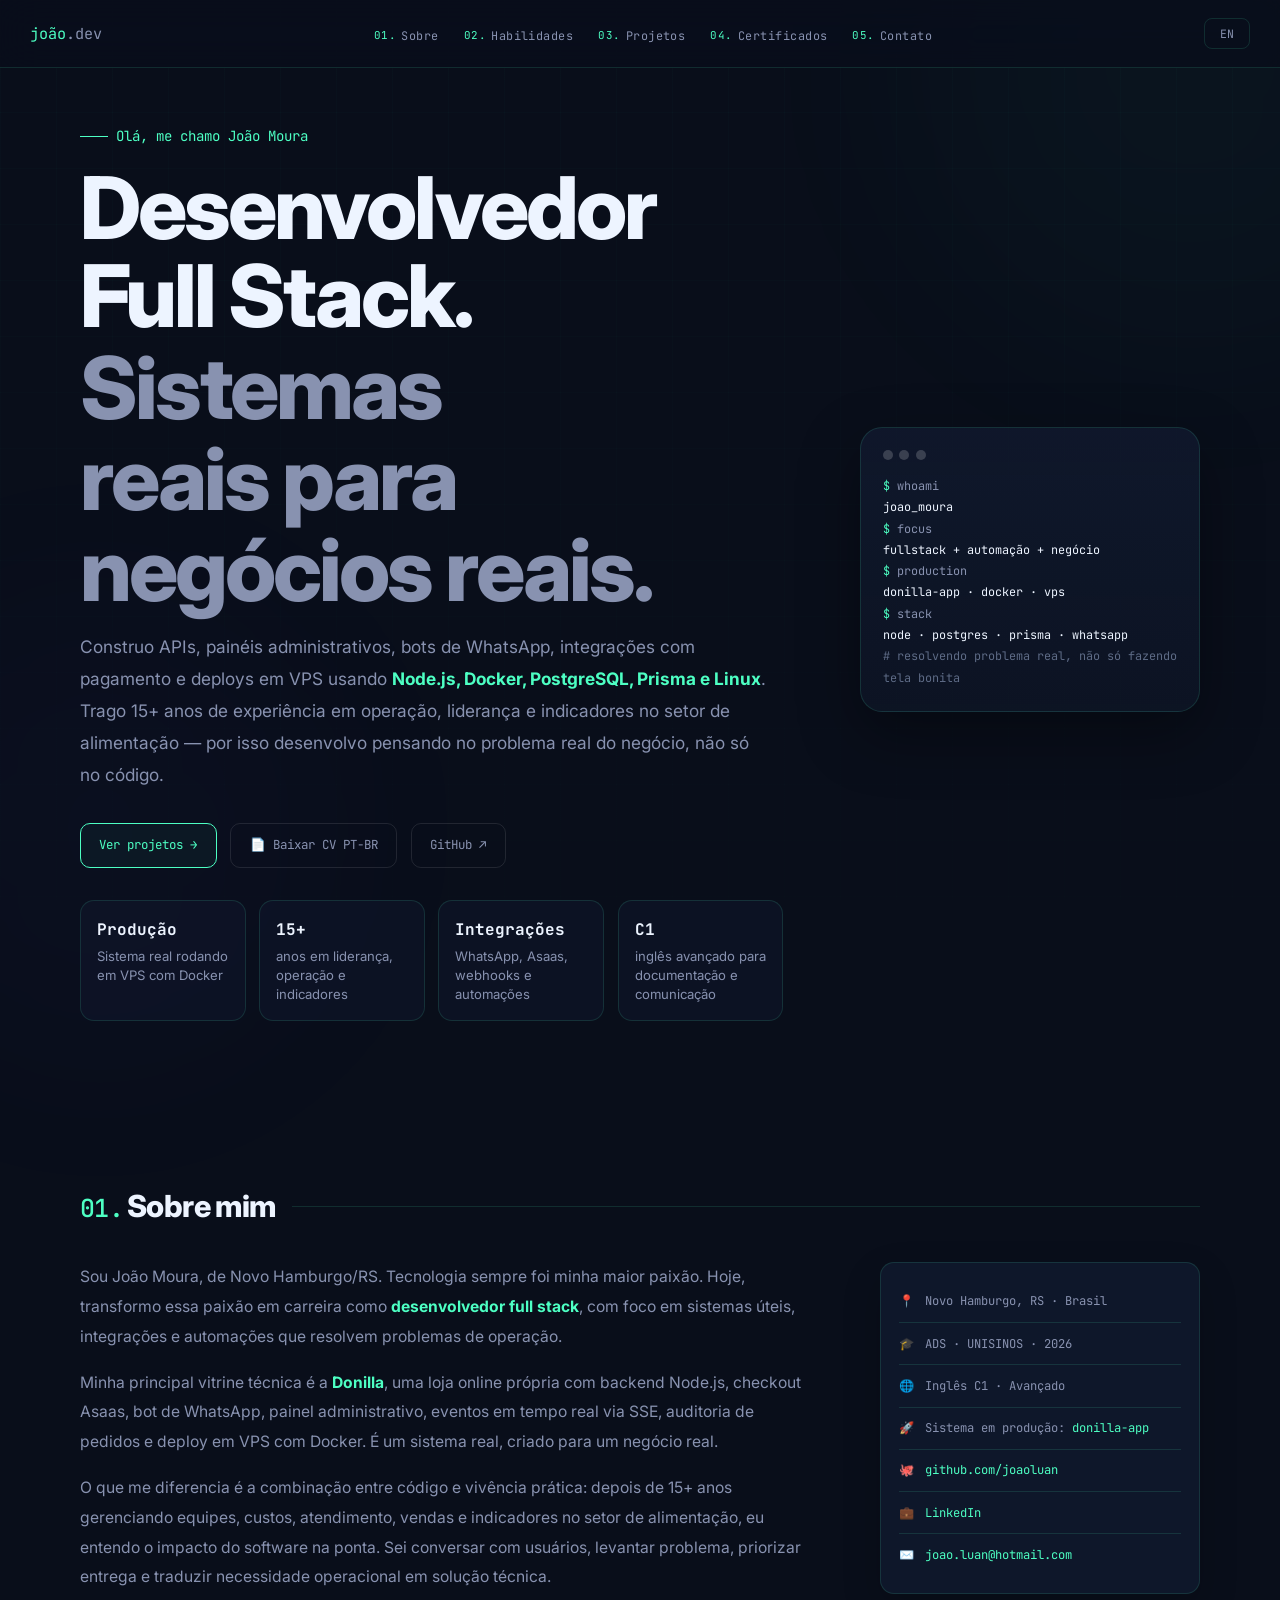
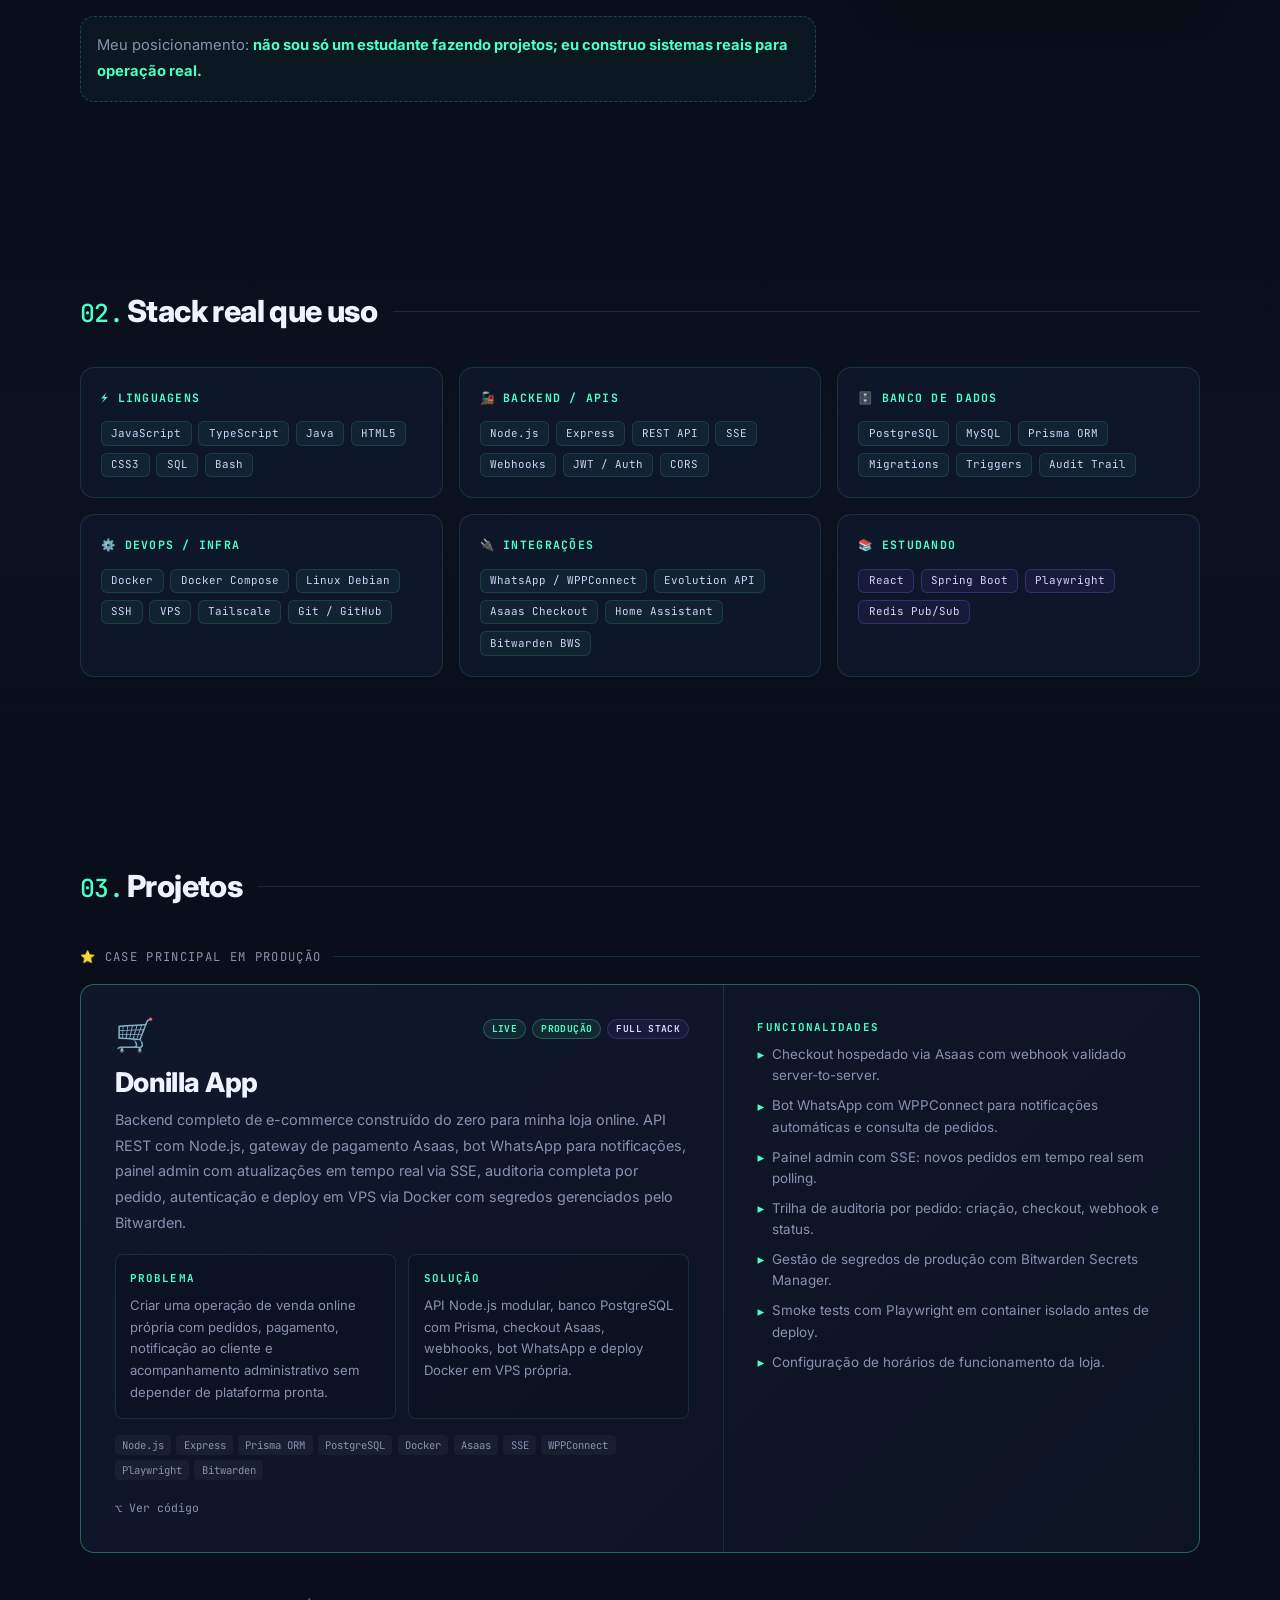
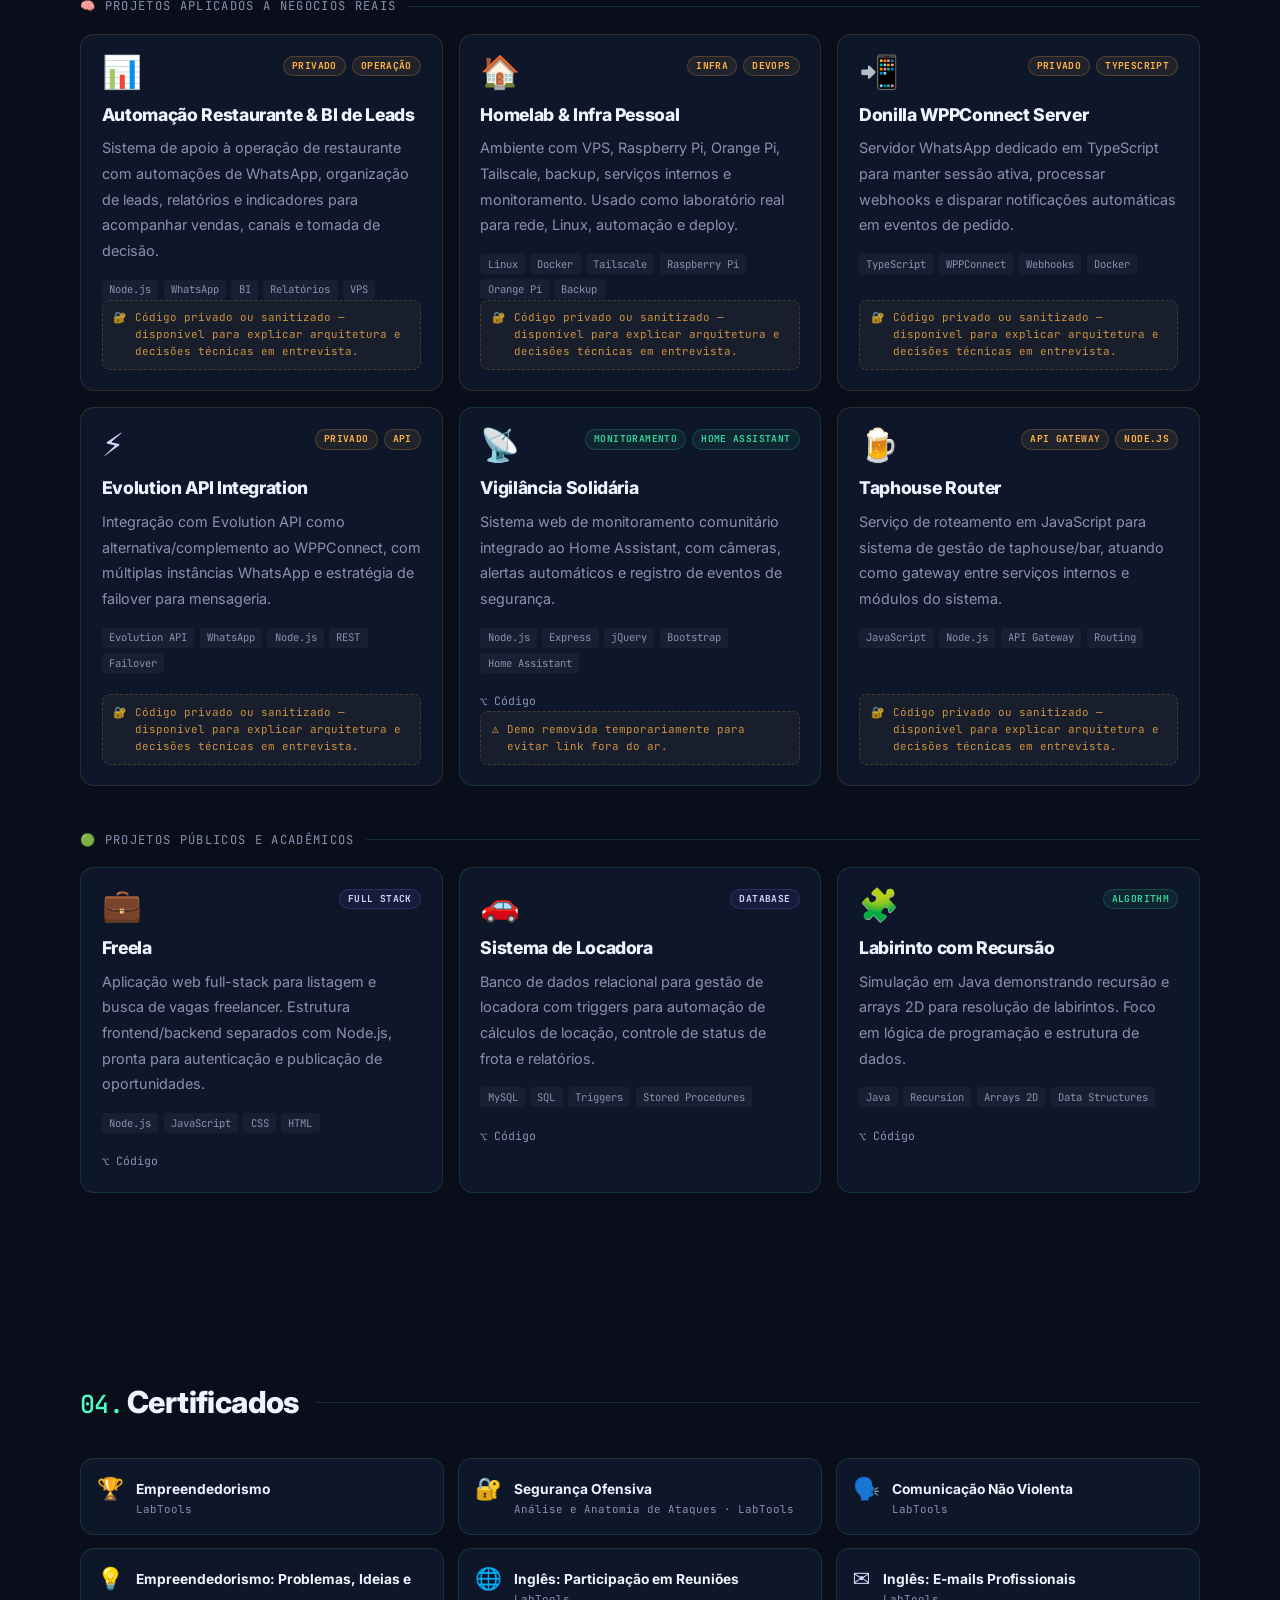
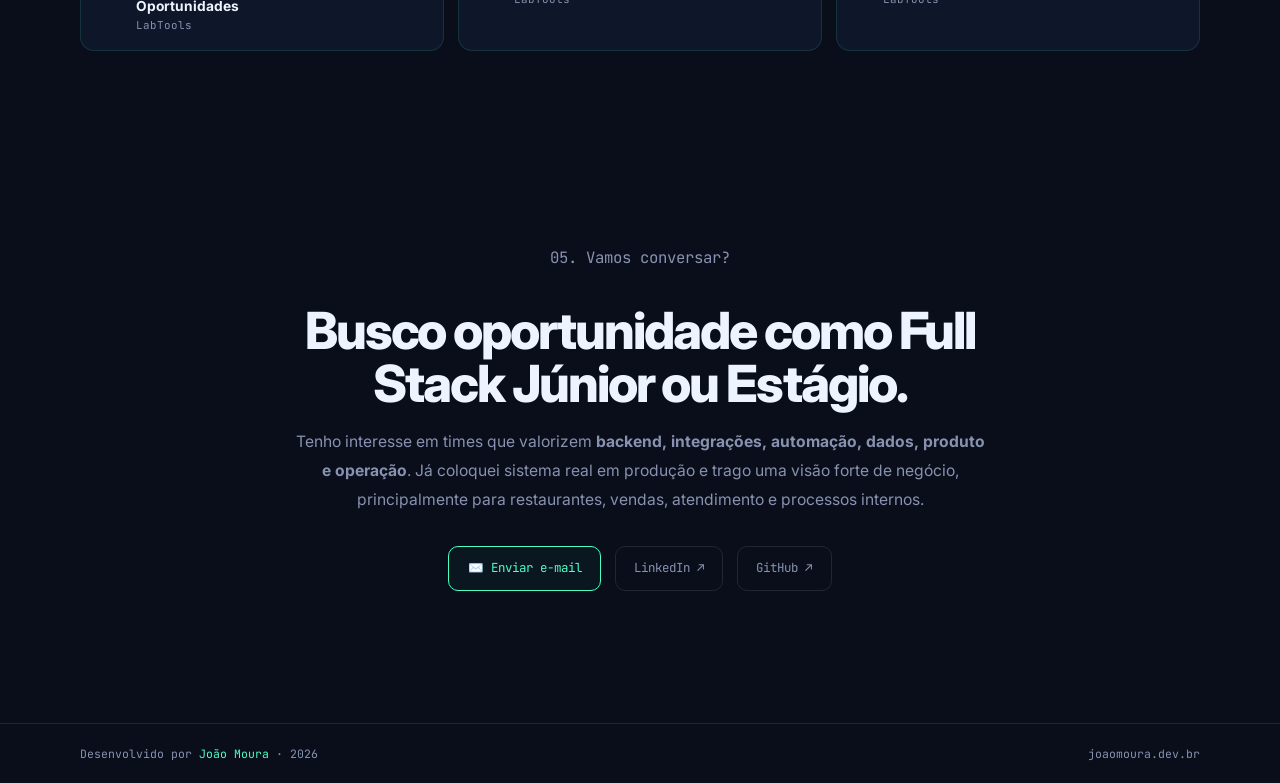
==== index.html @ f69db7d8 "Update print statement from 'Hello' to 'Goodbye'" ====
<!DOCTYPE html>
<html lang="pt-BR">
<head>
  <meta charset="UTF-8" />
  <meta name="viewport" content="width=device-width, initial-scale=1.0" />

  <title>João Moura | Desenvolvedor Full Stack</title>
  <meta name="description" content="Portfólio de João Moura — Desenvolvedor Full Stack focado em sistemas reais de negócio, automação, integrações, APIs, WhatsApp, Docker, PostgreSQL e deploy em VPS." />
  <meta name="author" content="João Moura" />
  <meta name="keywords" content="João Moura, Desenvolvedor Full Stack, Node.js, Docker, PostgreSQL, Prisma, WhatsApp Bot, Asaas, APIs REST, VPS, DevOps, Portfólio" />
  <meta name="robots" content="index, follow" />
  <link rel="canonical" href="https://joaomoura.dev.br/" />

  <meta property="og:type" content="website" />
  <meta property="og:locale" content="pt_BR" />
  <meta property="og:title" content="João Moura | Desenvolvedor Full Stack" />
  <meta property="og:description" content="Sistemas reais de negócio, automação, integrações WhatsApp, pagamentos, APIs e infraestrutura em produção." />
  <meta property="og:url" content="https://joaomoura.dev.br/" />
  <meta property="og:site_name" content="João Moura Portfolio" />
  <meta property="og:image" content="https://joaomoura.dev.br/og-image.png" />

  <meta name="twitter:card" content="summary_large_image" />
  <meta name="twitter:title" content="João Moura | Desenvolvedor Full Stack" />
  <meta name="twitter:description" content="Full Stack Developer focado em sistemas reais, automação, integrações e infraestrutura em produção." />
  <meta name="twitter:image" content="https://joaomoura.dev.br/og-image.png" />

  <meta name="theme-color" content="#090e1a" />

  <link rel="preconnect" href="https://fonts.googleapis.com" />
  <link rel="preconnect" href="https://fonts.gstatic.com" crossorigin />
  <link href="https://fonts.googleapis.com/css2?family=Inter:wght@400;500;600;700;800&family=JetBrains+Mono:wght@400;500;700&display=swap" rel="stylesheet" />

  <script type="application/ld+json">
  {
    "@context": "https://schema.org",
    "@type": "Person",
    "name": "João Moura",
    "url": "https://joaomoura.dev.br/",
    "email": "mailto:joao.luan@hotmail.com",
    "jobTitle": "Desenvolvedor Full Stack",
    "address": {
      "@type": "PostalAddress",
      "addressLocality": "Novo Hamburgo",
      "addressRegion": "RS",
      "addressCountry": "BR"
    },
    "sameAs": [
      "https://github.com/joaoluan",
      "https://www.linkedin.com/in/joão-luan-mendonca-moura-64027a245"
    ],
    "knowsAbout": [
      "Node.js",
      "Express",
      "PostgreSQL",
      "Prisma ORM",
      "Docker",
      "WhatsApp automation",
      "REST APIs",
      "Linux VPS",
      "Business automation"
    ]
  }
  </script>

  <style>
    :root {
      --bg: #090e1a;
      --bg-2: #0d1525;
      --bg-3: #10182c;
      --card: rgba(16, 24, 44, .92);
      --card-2: rgba(13, 21, 37, .74);
      --accent: #4dffc3;
      --accent-2: #7c6bff;
      --warning: #ffb347;
      --ok: #34d399;
      --text: #ccd6f6;
      --text-strong: #edf4ff;
      --dim: #8892b0;
      --muted: #5e6b86;
      --border: rgba(77, 255, 195, .13);
      --border-strong: rgba(77, 255, 195, .34);
      --shadow: 0 22px 60px rgba(0, 0, 0, .34);
      --mono: 'JetBrains Mono', monospace;
      --sans: 'Inter', system-ui, -apple-system, BlinkMacSystemFont, 'Segoe UI', sans-serif;
      --radius: 14px;
      --radius-sm: 8px;
      --max: 1120px;
    }

    *, *::before, *::after {
      box-sizing: border-box;
      margin: 0;
      padding: 0;
    }

    html {
      scroll-behavior: smooth;
      scroll-padding-top: 86px;
    }

    body {
      min-height: 100vh;
      background: var(--bg);
      color: var(--text);
      font-family: var(--sans);
      line-height: 1.65;
      overflow-x: hidden;
      text-rendering: optimizeLegibility;
      -webkit-font-smoothing: antialiased;
      -moz-osx-font-smoothing: grayscale;
    }

    body::after {
      content: '';
      position: fixed;
      inset: 0;
      z-index: 0;
      pointer-events: none;
      background-image:
        linear-gradient(rgba(77, 255, 195, .022) 1px, transparent 1px),
        linear-gradient(90deg, rgba(77, 255, 195, .022) 1px, transparent 1px);
      background-size: 56px 56px;
      mask-image: linear-gradient(to bottom, rgba(0, 0, 0, .8), rgba(0, 0, 0, .25));
    }

    a {
      color: inherit;
    }

    button, input, textarea, select {
      font: inherit;
    }

    .skip-link {
      position: fixed;
      left: 1rem;
      top: 1rem;
      transform: translateY(-160%);
      z-index: 999;
      background: var(--accent);
      color: #061018;
      font-family: var(--mono);
      font-size: .8rem;
      padding: .65rem .9rem;
      border-radius: var(--radius-sm);
      text-decoration: none;
      transition: transform .2s ease;
    }

    .skip-link:focus {
      transform: translateY(0);
      outline: 2px solid #fff;
      outline-offset: 2px;
    }

    .blob {
      position: fixed;
      z-index: 0;
      border-radius: 50%;
      filter: blur(120px);
      pointer-events: none;
      opacity: .33;
    }

    .blob-1 {
      width: 600px;
      height: 600px;
      top: -230px;
      right: -210px;
      background: rgba(77, 255, 195, .09);
    }

    .blob-2 {
      width: 520px;
      height: 520px;
      bottom: -190px;
      left: -160px;
      background: rgba(124, 107, 255, .08);
    }

    .wrap {
      width: min(100% - 2rem, var(--max));
      margin: 0 auto;
    }

    .site-header,
    main,
    footer {
      position: relative;
      z-index: 1;
    }

    .site-header {
      position: fixed;
      inset: 0 0 auto 0;
      z-index: 200;
      height: 68px;
      border-bottom: 1px solid var(--border);
      background: rgba(9, 14, 26, .78);
      backdrop-filter: blur(20px) saturate(1.5);
    }

    .nav {
      width: min(100% - 2rem, 1220px);
      height: 100%;
      margin: 0 auto;
      display: flex;
      align-items: center;
      justify-content: space-between;
      gap: 1.25rem;
    }

    .logo {
      color: var(--accent);
      font-family: var(--mono);
      font-size: .95rem;
      text-decoration: none;
      white-space: nowrap;
    }

    .logo span {
      color: var(--dim);
    }

    .nav-links {
      display: flex;
      align-items: center;
      gap: 1.55rem;
      list-style: none;
    }

    .nav-link {
      display: inline-flex;
      align-items: center;
      gap: .32rem;
      color: var(--dim);
      font-family: var(--mono);
      font-size: .74rem;
      letter-spacing: .04em;
      text-decoration: none;
      transition: color .2s ease;
    }

    .nav-link .n {
      color: var(--accent);
      font-size: .68rem;
    }

    .nav-link:hover,
    .nav-link.active {
      color: var(--accent);
    }

    .nav-actions {
      display: flex;
      align-items: center;
      gap: .55rem;
    }

    .lang-btn,
    .menu-btn {
      border: 1px solid var(--border);
      background: transparent;
      color: var(--dim);
      border-radius: 8px;
      cursor: pointer;
      font-family: var(--mono);
      transition: color .2s ease, border-color .2s ease, background .2s ease;
    }

    .lang-btn {
      min-width: 46px;
      padding: .32rem .62rem;
      font-size: .72rem;
    }

    .menu-btn {
      display: none;
      width: 42px;
      height: 36px;
      align-items: center;
      justify-content: center;
      font-size: 1.05rem;
    }

    .lang-btn:hover,
    .menu-btn:hover {
      color: var(--accent);
      border-color: var(--border-strong);
      background: rgba(77, 255, 195, .05);
    }

    .hero {
      min-height: 100vh;
      display: flex;
      align-items: center;
      padding: 118px 0 72px;
    }

    .hero-grid {
      display: grid;
      grid-template-columns: minmax(0, 1fr) 340px;
      gap: clamp(2rem, 6vw, 5rem);
      align-items: center;
    }

    .eyebrow {
      display: inline-flex;
      align-items: center;
      gap: .5rem;
      color: var(--accent);
      font-family: var(--mono);
      font-size: .88rem;
      margin-bottom: 1rem;
    }

    .eyebrow::before {
      content: '';
      width: 28px;
      height: 1px;
      background: var(--accent);
    }

    .hero h1 {
      max-width: 820px;
      color: var(--text-strong);
      font-size: clamp(2.4rem, 8vw, 5.4rem);
      font-weight: 800;
      line-height: 1.02;
      letter-spacing: -0.035em;
      margin-bottom: 1rem;
      text-wrap: balance;
    }

    .hero-title-line {
      display: block;
      color: var(--dim);
      margin-top: .18rem;
      line-height: 1.05;
    }

    .hero-desc {
      max-width: 690px;
      color: var(--dim);
      font-size: clamp(.98rem, 1.5vw, 1.08rem);
      line-height: 1.85;
      margin-bottom: 2rem;
    }

    .hero-desc strong,
    .rich strong {
      color: var(--accent);
      font-weight: 700;
    }

    .cta-row {
      display: flex;
      flex-wrap: wrap;
      gap: .85rem;
      align-items: center;
    }

    .btn {
      display: inline-flex;
      align-items: center;
      justify-content: center;
      gap: .5rem;
      min-height: 43px;
      padding: .7rem 1.15rem;
      border-radius: 10px;
      font-family: var(--mono);
      font-size: .78rem;
      text-decoration: none;
      cursor: pointer;
      transition: transform .2s ease, border-color .2s ease, background .2s ease, color .2s ease, box-shadow .2s ease;
    }

    .btn-primary {
      border: 1.5px solid var(--accent);
      color: var(--accent);
      background: rgba(77, 255, 195, .04);
    }

    .btn-primary:hover {
      transform: translateY(-2px);
      background: rgba(77, 255, 195, .09);
      box-shadow: 0 10px 28px rgba(77, 255, 195, .08);
    }

    .btn-ghost {
      border: 1.5px solid rgba(255, 255, 255, .1);
      color: var(--dim);
      background: transparent;
    }

    .btn-ghost:hover {
      transform: translateY(-2px);
      border-color: rgba(255, 255, 255, .22);
      color: var(--text-strong);
    }

    .hero-card {
      background: linear-gradient(180deg, rgba(16, 24, 44, .94), rgba(13, 21, 37, .86));
      border: 1px solid var(--border);
      border-radius: 22px;
      box-shadow: var(--shadow);
      padding: 1.35rem;
    }

    .terminal-top {
      display: flex;
      gap: .42rem;
      margin-bottom: 1rem;
    }

    .dot {
      width: 10px;
      height: 10px;
      border-radius: 50%;
      background: rgba(255, 255, 255, .18);
    }

    .terminal {
      font-family: var(--mono);
      font-size: .74rem;
      line-height: 1.8;
      color: var(--dim);
    }

    .terminal .cmd {
      color: var(--accent);
    }

    .terminal .value {
      color: var(--text-strong);
    }

    .terminal .comment {
      color: var(--muted);
    }

    .proof-strip {
      display: grid;
      grid-template-columns: repeat(4, 1fr);
      gap: .85rem;
      margin-top: 2rem;
    }

    .proof {
      min-height: 96px;
      padding: 1rem;
      border: 1px solid var(--border);
      background: rgba(16, 24, 44, .58);
      border-radius: var(--radius);
    }

    .proof strong {
      display: block;
      color: var(--text-strong);
      font-family: var(--mono);
      font-size: 1rem;
      margin-bottom: .2rem;
    }

    .proof span {
      display: block;
      color: var(--dim);
      font-size: .82rem;
      line-height: 1.45;
    }

    section {
      padding: 96px 0;
    }

    .section-label {
      display: flex;
      align-items: center;
      gap: 1rem;
      margin-bottom: 2.4rem;
    }

    .section-label h2 {
      color: var(--text-strong);
      font-size: clamp(1.35rem, 3vw, 1.9rem);
      font-weight: 800;
      white-space: nowrap;
      line-height: 1.15;
      letter-spacing: -0.02em;
    }

    .section-label .n {
      margin-right: .24rem;
      color: var(--accent);
      font-family: var(--mono);
      font-size: .82em;
      font-weight: 500;
    }

    .section-label::after {
      content: '';
      flex: 1;
      height: 1px;
      background: var(--border);
    }

    .about-grid {
      display: grid;
      grid-template-columns: minmax(0, 1fr) 320px;
      gap: clamp(2rem, 6vw, 4rem);
      align-items: start;
    }

    .rich p {
      color: var(--dim);
      font-size: .98rem;
      line-height: 1.9;
      margin-bottom: 1rem;
    }

    .side-card {
      position: sticky;
      top: 88px;
      border: 1px solid var(--border);
      background: var(--card);
      border-radius: var(--radius);
      padding: 1.1rem;
      box-shadow: 0 16px 38px rgba(0, 0, 0, .18);
    }

    .info-row {
      display: flex;
      gap: .7rem;
      padding: .72rem 0;
      border-bottom: 1px solid var(--border);
      color: var(--dim);
      font-family: var(--mono);
      font-size: .76rem;
      line-height: 1.5;
    }

    .info-row:last-child {
      border-bottom: 0;
    }

    .info-row .icon {
      flex: 0 0 auto;
      color: var(--accent);
    }

    .info-row a {
      color: var(--accent);
      text-decoration: none;
      word-break: break-word;
    }

    .info-row a:hover {
      text-decoration: underline;
    }

    .highlight-box {
      margin-top: 1.5rem;
      padding: 1rem;
      border: 1px dashed rgba(77, 255, 195, .22);
      background: rgba(77, 255, 195, .045);
      border-radius: var(--radius);
      color: var(--dim);
      font-size: .92rem;
      line-height: 1.75;
    }

    .skills-section {
      background: linear-gradient(to bottom, transparent, rgba(13, 21, 37, .58), transparent);
    }

    .skills-grid {
      display: grid;
      grid-template-columns: repeat(3, 1fr);
      gap: 1rem;
    }

    .skill-card,
    .project-card,
    .cert-card,
    .case-card {
      border: 1px solid var(--border);
      background: var(--card);
      border-radius: var(--radius);
      transition: transform .22s ease, border-color .22s ease, box-shadow .22s ease;
    }

    .skill-card {
      padding: 1.25rem;
    }

    .skill-card:hover,
    .project-card:hover,
    .cert-card:hover,
    .case-card:hover {
      transform: translateY(-4px);
      border-color: var(--border-strong);
      box-shadow: 0 18px 44px rgba(0, 0, 0, .24);
    }

    .skill-card h3 {
      margin-bottom: .9rem;
      color: var(--accent);
      font-family: var(--mono);
      font-size: .72rem;
      letter-spacing: .11em;
      text-transform: uppercase;
    }

    .tags {
      display: flex;
      flex-wrap: wrap;
      gap: .42rem;
    }

    .tag {
      display: inline-flex;
      align-items: center;
      padding: .28rem .58rem;
      border: 1px solid rgba(77, 255, 195, .13);
      background: rgba(77, 255, 195, .055);
      border-radius: 6px;
      color: var(--text);
      font-family: var(--mono);
      font-size: .68rem;
      line-height: 1.25;
    }

    .tag.learning {
      color: #d7d1ff;
      border-color: rgba(124, 107, 255, .26);
      background: rgba(124, 107, 255, .07);
    }

    .subsection-title {
      display: flex;
      align-items: center;
      gap: .7rem;
      margin: 2.7rem 0 1.1rem;
      color: var(--dim);
      font-family: var(--mono);
      font-size: .76rem;
      letter-spacing: .11em;
      text-transform: uppercase;
    }

    .subsection-title:first-of-type {
      margin-top: 0;
    }

    .subsection-title::after {
      content: '';
      flex: 1;
      height: 1px;
      background: var(--border);
    }

    .case-card {
      overflow: hidden;
      border-color: var(--border-strong);
      background: linear-gradient(135deg, rgba(16, 24, 44, .96), rgba(13, 21, 37, .92));
    }

    .case-grid {
      display: grid;
      grid-template-columns: 1.15fr .85fr;
    }

    .case-main,
    .case-aside {
      padding: clamp(1.25rem, 3vw, 2.1rem);
    }

    .case-main {
      border-right: 1px solid var(--border);
    }

    .card-top {
      display: flex;
      align-items: flex-start;
      justify-content: space-between;
      gap: 1rem;
      margin-bottom: 1rem;
    }

    .project-icon {
      font-size: 2rem;
      line-height: 1;
    }

    .badges {
      display: flex;
      flex-wrap: wrap;
      justify-content: flex-end;
      gap: .38rem;
    }

    .badge {
      display: inline-flex;
      align-items: center;
      border-radius: 999px;
      padding: .2rem .5rem;
      font-family: var(--mono);
      font-size: .6rem;
      font-weight: 700;
      line-height: 1.25;
      letter-spacing: .04em;
      text-transform: uppercase;
      white-space: nowrap;
    }

    .badge.live {
      color: var(--accent);
      border: 1px solid rgba(77, 255, 195, .24);
      background: rgba(77, 255, 195, .08);
    }

    .badge.private {
      color: var(--warning);
      border: 1px solid rgba(255, 179, 71, .22);
      background: rgba(255, 179, 71, .08);
    }

    .badge.stack {
      color: #d7d1ff;
      border: 1px solid rgba(124, 107, 255, .23);
      background: rgba(124, 107, 255, .08);
    }

    .badge.ok {
      color: var(--ok);
      border: 1px solid rgba(52, 211, 153, .21);
      background: rgba(52, 211, 153, .075);
    }

    .project-title {
      color: var(--text-strong);
      font-size: 1.1rem;
      font-weight: 800;
      line-height: 1.3;
      margin-bottom: .55rem;
      letter-spacing: -0.02em;
    }

    .case-card .project-title {
      font-size: clamp(1.3rem, 2.6vw, 1.7rem);
      line-height: 1.15;
    }

    .project-desc {
      color: var(--dim);
      font-size: .9rem;
      line-height: 1.78;
    }

    .case-blocks {
      display: grid;
      grid-template-columns: repeat(2, 1fr);
      gap: .8rem;
      margin-top: 1.2rem;
    }

    .case-block {
      padding: .9rem;
      border: 1px solid var(--border);
      border-radius: var(--radius-sm);
      background: rgba(9, 14, 26, .32);
    }

    .case-block h4,
    .case-aside h4 {
      color: var(--accent);
      font-family: var(--mono);
      font-size: .68rem;
      letter-spacing: .1em;
      text-transform: uppercase;
      margin-bottom: .45rem;
    }

    .case-block p {
      color: var(--dim);
      font-size: .82rem;
      line-height: 1.65;
    }

    .feature-list {
      display: grid;
      gap: .55rem;
      margin-bottom: 1.1rem;
      list-style: none;
    }

    .feature-list li {
      display: flex;
      gap: .5rem;
      color: var(--dim);
      font-size: .84rem;
      line-height: 1.58;
    }

    .feature-list li::before {
      content: '▸';
      flex: 0 0 auto;
      color: var(--accent);
      margin-top: .02rem;
    }

    .stack-row {
      display: flex;
      flex-wrap: wrap;
      gap: .34rem;
      margin-top: 1rem;
    }

    .stack-item {
      display: inline-flex;
      padding: .18rem .45rem;
      border-radius: 4px;
      background: rgba(255, 255, 255, .04);
      color: var(--dim);
      font-family: var(--mono);
      font-size: .66rem;
      line-height: 1.35;
    }

    .project-links {
      display: flex;
      flex-wrap: wrap;
      gap: .65rem;
      margin-top: 1.15rem;
    }

    .project-link {
      display: inline-flex;
      align-items: center;
      gap: .28rem;
      color: var(--dim);
      border-bottom: 1px solid transparent;
      font-family: var(--mono);
      font-size: .72rem;
      text-decoration: none;
      transition: color .2s ease, border-color .2s ease;
    }

    .project-link:hover {
      color: var(--accent);
      border-color: var(--accent);
    }

    .projects-grid {
      display: grid;
      grid-template-columns: repeat(3, 1fr);
      gap: 1rem;
    }

    .project-card {
      position: relative;
      display: flex;
      min-height: 100%;
      flex-direction: column;
      padding: 1.3rem;
      overflow: hidden;
    }

    .project-card::before {
      content: '';
      position: absolute;
      inset: 0 0 auto 0;
      height: 2px;
      background: linear-gradient(90deg, var(--accent), transparent);
      opacity: 0;
      transition: opacity .2s ease;
    }

    .project-card.private-card::before {
      background: linear-gradient(90deg, var(--warning), transparent);
    }

    .project-card:hover::before {
      opacity: 1;
    }

    .project-card.private-card {
      border-color: rgba(255, 179, 71, .14);
    }

    .project-card.private-card:hover {
      border-color: rgba(255, 179, 71, .36);
    }

    .private-note {
      display: flex;
      align-items: flex-start;
      gap: .5rem;
      margin-top: auto;
      padding: .55rem .65rem;
      border: 1px dashed rgba(255, 179, 71, .2);
      border-radius: 8px;
      background: rgba(255, 179, 71, .045);
      color: rgba(255, 179, 71, .78);
      font-family: var(--mono);
      font-size: .68rem;
      line-height: 1.55;
    }

    .cert-grid {
      display: grid;
      grid-template-columns: repeat(3, 1fr);
      gap: .85rem;
    }

    .cert-card {
      display: flex;
      gap: .78rem;
      align-items: flex-start;
      padding: 1rem;
      color: inherit;
      text-decoration: none;
    }

    .cert-card:hover {
      transform: translateX(4px);
    }

    .cert-icon {
      flex: 0 0 auto;
      font-size: 1.35rem;
      line-height: 1;
      margin-top: .15rem;
    }

    .cert-title {
      color: var(--text-strong);
      font-size: .86rem;
      font-weight: 700;
      line-height: 1.4;
      margin-bottom: .2rem;
    }

    .cert-meta {
      display: block;
      color: var(--dim);
      font-family: var(--mono);
      font-size: .68rem;
      line-height: 1.45;
    }

    .contact {
      padding-bottom: 132px;
      text-align: center;
    }

    .contact-box {
      max-width: 700px;
      margin: 0 auto;
    }

    .contact-small {
      color: var(--accent);
      font-family: var(--mono);
      font-size: .86rem;
      margin-bottom: .95rem;
    }

    .contact h2 {
      color: var(--text-strong);
      font-size: clamp(2rem, 5vw, 3.2rem);
      line-height: 1.05;
      font-weight: 800;
      letter-spacing: -.04em;
      margin-bottom: 1rem;
    }

    .contact p {
      color: var(--dim);
      font-size: .98rem;
      line-height: 1.85;
      margin-bottom: 2rem;
    }

    .footer {
      border-top: 1px solid var(--border);
      padding: 1.25rem 0;
      color: var(--dim);
      font-family: var(--mono);
      font-size: .72rem;
    }

    .footer .wrap {
      display: flex;
      align-items: center;
      justify-content: space-between;
      gap: 1rem;
      flex-wrap: wrap;
    }

    .footer a {
      color: var(--accent);
      text-decoration: none;
    }

    .footer a:hover {
      text-decoration: underline;
    }

    .reveal {
      opacity: 0;
      transform: translateY(22px);
      transition: opacity .55s ease, transform .55s ease;
    }

    .reveal.visible {
      opacity: 1;
      transform: none;
    }

    @media (prefers-reduced-motion: reduce) {
      html {
        scroll-behavior: auto;
      }

      *, *::before, *::after {
        animation-duration: .001ms !important;
        animation-iteration-count: 1 !important;
        scroll-behavior: auto !important;
        transition-duration: .001ms !important;
      }
    }

    @media (max-width: 980px) {
      .hero-grid,
      .about-grid,
      .case-grid {
        grid-template-columns: 1fr;
      }

      .case-main {
        border-right: 0;
        border-bottom: 1px solid var(--border);
      }

      .hero-card,
      .side-card {
        position: static;
      }

      .proof-strip,
      .skills-grid,
      .projects-grid,
      .cert-grid {
        grid-template-columns: repeat(2, 1fr);
      }
    }

    @media (max-width: 760px) {
      .site-header {
        height: 64px;
      }

      .nav-links {
        position: fixed;
        inset: 64px 0 auto 0;
        display: none;
        flex-direction: column;
        align-items: stretch;
        gap: 0;
        padding: .75rem 1rem 1rem;
        border-bottom: 1px solid var(--border);
        background: rgba(9, 14, 26, .96);
        backdrop-filter: blur(20px);
      }

      .nav-links.open {
        display: flex;
      }

      .nav-links li {
        border-bottom: 1px solid rgba(77, 255, 195, .08);
      }

      .nav-links li:last-child {
        border-bottom: 0;
      }

      .nav-link {
        width: 100%;
        padding: .92rem .25rem;
      }

      .menu-btn {
        display: inline-flex;
      }

      .hero {
        padding-top: 104px;
      }

      .hero h1 {
        font-size: clamp(2.15rem, 12vw, 3.6rem);
        line-height: 1.04;
        letter-spacing: -0.03em;
      }

      .section-label h2 {
        font-size: clamp(1.2rem, 5vw, 1.6rem);
        white-space: normal;
        line-height: 1.2;
      }

      .hero-desc {
        font-size: .95rem;
      }

      .proof-strip,
      .skills-grid,
      .projects-grid,
      .cert-grid,
      .case-blocks {
        grid-template-columns: 1fr;
      }

      .section-label::after {
        min-width: 45px;
      }
    }
  </style>
</head>

<body>
  <a class="skip-link" href="#conteudo">Pular para o conteúdo</a>
  <div class="blob blob-1" aria-hidden="true"></div>
  <div class="blob blob-2" aria-hidden="true"></div>

  <header class="site-header">
    <nav class="nav" aria-label="Navegação principal">
      <a href="#hero" class="logo" aria-label="Ir para o início">joão<span>.dev</span></a>

      <ul class="nav-links" id="navLinks">
        <li><a href="#sobre" class="nav-link"><span class="n">01.</span><span data-i18n="nav.about">Sobre</span></a></li>
        <li><a href="#habilidades" class="nav-link"><span class="n">02.</span><span data-i18n="nav.skills">Habilidades</span></a></li>
        <li><a href="#projetos" class="nav-link"><span class="n">03.</span><span data-i18n="nav.projects">Projetos</span></a></li>
        <li><a href="#certificados" class="nav-link"><span class="n">04.</span><span data-i18n="nav.certs">Certificados</span></a></li>
        <li><a href="#contato" class="nav-link"><span class="n">05.</span><span data-i18n="nav.contact">Contato</span></a></li>
      </ul>

      <div class="nav-actions">
        <button class="lang-btn" id="langBtn" type="button" aria-label="Change language">EN</button>
        <button class="menu-btn" id="menuBtn" type="button" aria-label="Abrir menu" aria-expanded="false" aria-controls="navLinks">☰</button>
      </div>
    </nav>
  </header>

  <main id="conteudo">
    <section class="hero" id="hero">
      <div class="wrap hero-grid">
        <div class="reveal">
          <p class="eyebrow" data-i18n="hero.eyebrow">Olá, me chamo João Moura</p>
          <h1>
            <span data-i18n="hero.h1a">Desenvolvedor Full Stack.</span>
            <span class="hero-title-line" data-i18n="hero.h1b">Sistemas reais para negócios reais.</span>
          </h1>
          <p class="hero-desc" data-i18n-html="hero.desc">
            Construo APIs, painéis administrativos, bots de WhatsApp, integrações com pagamento e deploys em VPS usando <strong>Node.js, Docker, PostgreSQL, Prisma e Linux</strong>. Trago 15+ anos de experiência em operação, liderança e indicadores no setor de alimentação — por isso desenvolvo pensando no problema real do negócio, não só no código.
          </p>
          <div class="cta-row">
            <a href="#projetos" class="btn btn-primary" data-i18n="hero.ctaProjects">Ver projetos →</a>
            <a href="curriculo-joao-moura-pt.pdf" id="cvLink" class="btn btn-ghost" download data-i18n="hero.ctaCv">📄 Baixar CV PT-BR</a>
            <a href="https://github.com/joaoluan" target="_blank" rel="noopener noreferrer" class="btn btn-ghost">GitHub ↗</a>
          </div>

          <div class="proof-strip" aria-label="Destaques profissionais">
            <div class="proof"><strong data-i18n="proof.p1n">Produção</strong><span data-i18n="proof.p1d">Sistema real rodando em VPS com Docker</span></div>
            <div class="proof"><strong>15+</strong><span data-i18n="proof.p2d">anos em liderança, operação e indicadores</span></div>
            <div class="proof"><strong data-i18n="proof.p3n">Integrações</strong><span data-i18n="proof.p3d">WhatsApp, Asaas, webhooks e automações</span></div>
            <div class="proof"><strong>C1</strong><span data-i18n="proof.p4d">inglês avançado para documentação e comunicação</span></div>
          </div>
        </div>

        <aside class="hero-card reveal" aria-label="Resumo técnico">
          <div class="terminal-top" aria-hidden="true"><span class="dot"></span><span class="dot"></span><span class="dot"></span></div>
          <div class="terminal">
            <div><span class="cmd">$</span> whoami</div>
            <div class="value">joao_moura</div>
            <div><span class="cmd">$</span> focus</div>
            <div class="value" data-i18n="terminal.focus">fullstack + automação + negócio</div>
            <div><span class="cmd">$</span> production</div>
            <div class="value">donilla-app · docker · vps</div>
            <div><span class="cmd">$</span> stack</div>
            <div class="value">node · postgres · prisma · whatsapp</div>
            <div class="comment" data-i18n="terminal.comment"># resolvendo problema real, não só fazendo tela bonita</div>
          </div>
        </aside>
      </div>
    </section>

    <section id="sobre">
      <div class="wrap">
        <div class="section-label reveal"><h2><span class="n">01.</span><span data-i18n="about.title">Sobre mim</span></h2></div>
        <div class="about-grid">
          <div class="rich reveal">
            <p data-i18n-html="about.p1">Sou João Moura, de Novo Hamburgo/RS. Tecnologia sempre foi minha maior paixão. Hoje, transformo essa paixão em carreira como <strong>desenvolvedor full stack</strong>, com foco em sistemas úteis, integrações e automações que resolvem problemas de operação.</p>
            <p data-i18n-html="about.p2">Minha principal vitrine técnica é a <strong>Donilla</strong>, uma loja online própria com backend Node.js, checkout Asaas, bot de WhatsApp, painel administrativo, eventos em tempo real via SSE, auditoria de pedidos e deploy em VPS com Docker. É um sistema real, criado para um negócio real.</p>
            <p data-i18n-html="about.p3">O que me diferencia é a combinação entre código e vivência prática: depois de 15+ anos gerenciando equipes, custos, atendimento, vendas e indicadores no setor de alimentação, eu entendo o impacto do software na ponta. Sei conversar com usuários, levantar problema, priorizar entrega e traduzir necessidade operacional em solução técnica.</p>
            <div class="highlight-box" data-i18n-html="about.highlight">Meu posicionamento: <strong>não sou só um estudante fazendo projetos; eu construo sistemas reais para operação real.</strong></div>
          </div>

          <aside class="side-card reveal" aria-label="Dados de contato e perfil">
            <div class="info-row"><span class="icon">📍</span><span>Novo Hamburgo, RS · Brasil</span></div>
            <div class="info-row"><span class="icon">🎓</span><span data-i18n="about.infoStudy">ADS · UNISINOS · 2026</span></div>
            <div class="info-row"><span class="icon">🌐</span><span data-i18n="about.infoEnglish">Inglês C1 · Avançado</span></div>
            <div class="info-row"><span class="icon">🚀</span><span><span data-i18n="about.infoLive">Sistema em produção:</span> <a href="https://github.com/joaoluan/donilla-app" target="_blank" rel="noopener noreferrer">donilla-app</a></span></div>
            <div class="info-row"><span class="icon">🐙</span><a href="https://github.com/joaoluan" target="_blank" rel="noopener noreferrer">github.com/joaoluan</a></div>
            <div class="info-row"><span class="icon">💼</span><a href="https://www.linkedin.com/in/joão-luan-mendonca-moura-64027a245" target="_blank" rel="noopener noreferrer">LinkedIn</a></div>
            <div class="info-row"><span class="icon">✉️</span><a href="mailto:joao.luan@hotmail.com">joao.luan@hotmail.com</a></div>
          </aside>
        </div>
      </div>
    </section>

    <section id="habilidades" class="skills-section">
      <div class="wrap">
        <div class="section-label reveal"><h2><span class="n">02.</span><span data-i18n="skills.title">Stack real que uso</span></h2></div>
        <div class="skills-grid" id="skillsGrid"></div>
      </div>
    </section>

    <section id="projetos">
      <div class="wrap">
        <div class="section-label reveal"><h2><span class="n">03.</span><span data-i18n="projects.title">Projetos</span></h2></div>

        <div class="subsection-title reveal"><span data-i18n="projects.mainLabel">⭐ Case principal em produção</span></div>
        <article class="case-card reveal" id="mainCase"></article>

        <div class="subsection-title reveal"><span data-i18n="projects.realLabel">🧠 Projetos aplicados a negócios reais</span></div>
        <div class="projects-grid" id="realProjectsGrid"></div>

        <div class="subsection-title reveal"><span data-i18n="projects.publicLabel">🟢 Projetos públicos e acadêmicos</span></div>
        <div class="projects-grid" id="publicProjectsGrid"></div>
      </div>
    </section>

    <section id="certificados">
      <div class="wrap">
        <div class="section-label reveal"><h2><span class="n">04.</span><span data-i18n="certs.title">Certificados</span></h2></div>
        <div class="cert-grid" id="certGrid"></div>
      </div>
    </section>

    <section id="contato" class="contact">
      <div class="wrap contact-box">
        <p class="contact-small reveal" data-i18n="contact.small">05. Vamos conversar?</p>
        <h2 class="reveal" data-i18n="contact.title">Busco oportunidade como Full Stack Júnior ou Estágio.</h2>
        <p class="reveal" data-i18n-html="contact.desc">Tenho interesse em times que valorizem <strong>backend, integrações, automação, dados, produto e operação</strong>. Já coloquei sistema real em produção e trago uma visão forte de negócio, principalmente para restaurantes, vendas, atendimento e processos internos.</p>
        <div class="cta-row reveal" style="justify-content:center">
          <a href="mailto:joao.luan@hotmail.com" class="btn btn-primary" data-i18n="contact.email">✉️ Enviar e-mail</a>
          <a href="https://www.linkedin.com/in/joão-luan-mendonca-moura-64027a245" target="_blank" rel="noopener noreferrer" class="btn btn-ghost">LinkedIn ↗</a>
          <a href="https://github.com/joaoluan" target="_blank" rel="noopener noreferrer" class="btn btn-ghost">GitHub ↗</a>
        </div>
      </div>
    </section>
  </main>

  <footer class="footer">
    <div class="wrap">
      <span><span data-i18n="footer.built">Desenvolvido por</span> <a href="#hero">João Moura</a> · <span id="year">2026</span></span>
      <span>joaomoura.dev.br</span>
    </div>
  </footer>

  <script>
    const state = {
      lang: localStorage.getItem('portfolio-lang') || 'pt'
    };

    const i18n = {
      pt: {
        meta: {
          title: 'João Moura | Desenvolvedor Full Stack',
          description: 'Portfólio de João Moura — Desenvolvedor Full Stack focado em sistemas reais de negócio, automação, integrações, APIs, WhatsApp, Docker, PostgreSQL e deploy em VPS.'
        },
        nav: {
          about: 'Sobre',
          skills: 'Habilidades',
          projects: 'Projetos',
          certs: 'Certificados',
          contact: 'Contato'
        },
        hero: {
          eyebrow: 'Olá, me chamo João Moura',
          h1a: 'Desenvolvedor Full Stack.',
          h1b: 'Sistemas reais para negócios reais.',
          desc: 'Construo APIs, painéis administrativos, bots de WhatsApp, integrações com pagamento e deploys em VPS usando <strong>Node.js, Docker, PostgreSQL, Prisma e Linux</strong>. Trago 15+ anos de experiência em operação, liderança e indicadores no setor de alimentação — por isso desenvolvo pensando no problema real do negócio, não só no código.',
          ctaProjects: 'Ver projetos →',
          ctaCv: '📄 Baixar CV PT-BR'
        },
        proof: {
          p1n: 'Produção',
          p1d: 'Sistema real rodando em VPS com Docker',
          p2d: 'anos em liderança, operação e indicadores',
          p3n: 'Integrações',
          p3d: 'WhatsApp, Asaas, webhooks e automações',
          p4d: 'inglês avançado para documentação e comunicação'
        },
        terminal: {
          focus: 'fullstack + automação + negócio',
          comment: '# resolvendo problema real, não só fazendo tela bonita'
        },
        about: {
          title: 'Sobre mim',
          p1: 'Sou João Moura, de Novo Hamburgo/RS. Tecnologia sempre foi minha maior paixão. Hoje, transformo essa paixão em carreira como <strong>desenvolvedor full stack</strong>, com foco em sistemas úteis, integrações e automações que resolvem problemas de operação.',
          p2: 'Minha principal vitrine técnica é a <strong>Donilla</strong>, uma loja online própria com backend Node.js, checkout Asaas, bot de WhatsApp, painel administrativo, eventos em tempo real via SSE, auditoria de pedidos e deploy em VPS com Docker. É um sistema real, criado para um negócio real.',
          p3: 'O que me diferencia é a combinação entre código e vivência prática: depois de 15+ anos gerenciando equipes, custos, atendimento, vendas e indicadores no setor de alimentação, eu entendo o impacto do software na ponta. Sei conversar com usuários, levantar problema, priorizar entrega e traduzir necessidade operacional em solução técnica.',
          highlight: 'Meu posicionamento: <strong>não sou só um estudante fazendo projetos; eu construo sistemas reais para operação real.</strong>',
          infoStudy: 'ADS · UNISINOS · 2026',
          infoEnglish: 'Inglês C1 · Avançado',
          infoLive: 'Sistema em produção:'
        },
        skills: { title: 'Stack real que uso' },
        projects: {
          title: 'Projetos',
          mainLabel: '⭐ Case principal em produção',
          realLabel: '🧠 Projetos aplicados a negócios reais',
          publicLabel: '🟢 Projetos públicos e acadêmicos',
          features: 'Funcionalidades',
          problem: 'Problema',
          solution: 'Solução',
          links: 'Links',
          code: 'Código',
          privateNote: 'Código privado ou sanitizado — disponível para explicar arquitetura e decisões técnicas em entrevista.',
          demoRemoved: 'Demo removida temporariamente para evitar link fora do ar.'
        },
        certs: { title: 'Certificados' },
        contact: {
          small: '05. Vamos conversar?',
          title: 'Busco oportunidade como Full Stack Júnior ou Estágio.',
          desc: 'Tenho interesse em times que valorizem <strong>backend, integrações, automação, dados, produto e operação</strong>. Já coloquei sistema real em produção e trago uma visão forte de negócio, principalmente para restaurantes, vendas, atendimento e processos internos.',
          email: '✉️ Enviar e-mail'
        },
        footer: { built: 'Desenvolvido por' }
      },
      en: {
        meta: {
          title: 'João Moura | Full Stack Developer',
          description: 'João Moura portfolio — Full Stack Developer focused on real business systems, automation, integrations, APIs, WhatsApp, Docker, PostgreSQL and VPS deployments.'
        },
        nav: {
          about: 'About',
          skills: 'Skills',
          projects: 'Projects',
          certs: 'Certificates',
          contact: 'Contact'
        },
        hero: {
          eyebrow: 'Hi, my name is João Moura',
          h1a: 'Full Stack Developer.',
          h1b: 'Real systems for real businesses.',
          desc: 'I build APIs, admin panels, WhatsApp bots, payment integrations and VPS deployments using <strong>Node.js, Docker, PostgreSQL, Prisma and Linux</strong>. I bring 15+ years of experience in operations, leadership and business KPIs in the food industry — so I build with the real business problem in mind, not just the code.',
          ctaProjects: 'View projects →',
          ctaCv: '📄 Download Resume EN'
        },
        proof: {
          p1n: 'Production',
          p1d: 'Real system running on VPS with Docker',
          p2d: 'years in leadership, operations and KPIs',
          p3n: 'Integrations',
          p3d: 'WhatsApp, Asaas, webhooks and automations',
          p4d: 'advanced English for documentation and communication'
        },
        terminal: {
          focus: 'fullstack + automation + business',
          comment: '# solving real problems, not just building pretty screens'
        },
        about: {
          title: 'About me',
          p1: 'I am João Moura from Novo Hamburgo/RS, Brazil. Technology has always been my biggest passion. Today, I am turning that passion into a professional career as a <strong>full stack developer</strong>, focused on useful systems, integrations and automations that solve operational problems.',
          p2: 'My strongest technical showcase is <strong>Donilla</strong>, my own online store with a Node.js backend, Asaas checkout, WhatsApp bot, admin panel, real-time SSE events, order audit trail and Docker deployment on a VPS. It is a real system built for a real business.',
          p3: 'What sets me apart is the combination of code and practical business experience: after 15+ years managing teams, costs, customer service, sales and KPIs in the food industry, I understand the impact of software on real operations. I can talk to users, identify problems, prioritize delivery and translate operational needs into technical solutions.',
          highlight: 'My positioning: <strong>I am not just a student building projects; I build real systems for real operations.</strong>',
          infoStudy: 'Systems Analysis · UNISINOS · 2026',
          infoEnglish: 'English C1 · Advanced',
          infoLive: 'Production system:'
        },
        skills: { title: 'Production-oriented stack' },
        projects: {
          title: 'Projects',
          mainLabel: '⭐ Main production case',
          realLabel: '🧠 Projects applied to real businesses',
          publicLabel: '🟢 Public and academic projects',
          features: 'Features',
          problem: 'Problem',
          solution: 'Solution',
          links: 'Links',
          code: 'Code',
          privateNote: 'Private or sanitized code — available to explain architecture and technical decisions in interviews.',
          demoRemoved: 'Demo temporarily removed to avoid an offline link.'
        },
        certs: { title: 'Certificates' },
        contact: {
          small: '05. Let’s talk?',
          title: 'Looking for a Junior Full Stack or Internship opportunity.',
          desc: 'I am interested in teams that value <strong>backend, integrations, automation, data, product and operations</strong>. I have shipped a real production system and bring a strong business perspective, especially for restaurants, sales, customer service and internal processes.',
          email: '✉️ Send email'
        },
        footer: { built: 'Built by' }
      }
    };

    const data = {
      skills: {
        pt: [
          { title: '⚡ Linguagens', tags: ['JavaScript', 'TypeScript', 'Java', 'HTML5', 'CSS3', 'SQL', 'Bash'] },
          { title: '🚂 Backend / APIs', tags: ['Node.js', 'Express', 'REST API', 'SSE', 'Webhooks', 'JWT / Auth', 'CORS'] },
          { title: '🗄️ Banco de Dados', tags: ['PostgreSQL', 'MySQL', 'Prisma ORM', 'Migrations', 'Triggers', 'Audit Trail'] },
          { title: '⚙️ DevOps / Infra', tags: ['Docker', 'Docker Compose', 'Linux Debian', 'SSH', 'VPS', 'Tailscale', 'Git / GitHub'] },
          { title: '🔌 Integrações', tags: ['WhatsApp / WPPConnect', 'Evolution API', 'Asaas Checkout', 'Home Assistant', 'Bitwarden BWS'] },
          { title: '📚 Estudando', learning: true, tags: ['React', 'Spring Boot', 'Playwright', 'Redis Pub/Sub'] }
        ],
        en: [
          { title: '⚡ Languages', tags: ['JavaScript', 'TypeScript', 'Java', 'HTML5', 'CSS3', 'SQL', 'Bash'] },
          { title: '🚂 Backend / APIs', tags: ['Node.js', 'Express', 'REST API', 'SSE', 'Webhooks', 'JWT / Auth', 'CORS'] },
          { title: '🗄️ Databases', tags: ['PostgreSQL', 'MySQL', 'Prisma ORM', 'Migrations', 'Triggers', 'Audit Trail'] },
          { title: '⚙️ DevOps / Infra', tags: ['Docker', 'Docker Compose', 'Linux Debian', 'SSH', 'VPS', 'Tailscale', 'Git / GitHub'] },
          { title: '🔌 Integrations', tags: ['WhatsApp / WPPConnect', 'Evolution API', 'Asaas Checkout', 'Home Assistant', 'Bitwarden BWS'] },
          { title: '📚 Learning', learning: true, tags: ['React', 'Spring Boot', 'Playwright', 'Redis Pub/Sub'] }
        ]
      },
      mainCase: {
        pt: {
          icon: '🛒',
          title: 'Donilla App',
          badges: ['Live', 'Produção', 'Full Stack'],
          description: 'Backend completo de e-commerce construído do zero para minha loja online. API REST com Node.js, gateway de pagamento Asaas, bot WhatsApp para notificações, painel admin com atualizações em tempo real via SSE, auditoria completa por pedido, autenticação e deploy em VPS via Docker com segredos gerenciados pelo Bitwarden.',
          problem: 'Criar uma operação de venda online própria com pedidos, pagamento, notificação ao cliente e acompanhamento administrativo sem depender de plataforma pronta.',
          solution: 'API Node.js modular, banco PostgreSQL com Prisma, checkout Asaas, webhooks, bot WhatsApp e deploy Docker em VPS própria.',
          features: [
            'Checkout hospedado via Asaas com webhook validado server-to-server.',
            'Bot WhatsApp com WPPConnect para notificações automáticas e consulta de pedidos.',
            'Painel admin com SSE: novos pedidos em tempo real sem polling.',
            'Trilha de auditoria por pedido: criação, checkout, webhook e status.',
            'Gestão de segredos de produção com Bitwarden Secrets Manager.',
            'Smoke tests com Playwright em container isolado antes de deploy.',
            'Configuração de horários de funcionamento da loja.'
          ],
          stack: ['Node.js', 'Express', 'Prisma ORM', 'PostgreSQL', 'Docker', 'Asaas', 'SSE', 'WPPConnect', 'Playwright', 'Bitwarden'],
          links: [{ label: 'Ver código', href: 'https://github.com/joaoluan/donilla-app' }]
        },
        en: {
          icon: '🛒',
          title: 'Donilla App',
          badges: ['Live', 'Production', 'Full Stack'],
          description: 'Complete e-commerce backend built from scratch for my online store. Node.js REST API, Asaas payment gateway, WhatsApp bot for notifications, real-time SSE admin panel, full per-order audit trail, authentication and VPS deployment via Docker with Bitwarden-managed secrets.',
          problem: 'Build an owned online sales operation with orders, payment, customer notifications and admin tracking without depending on a ready-made platform.',
          solution: 'Modular Node.js API, PostgreSQL database with Prisma, Asaas checkout, webhooks, WhatsApp bot and Docker deployment on a personal VPS.',
          features: [
            'Hosted Asaas Checkout with server-to-server validated webhook.',
            'WhatsApp bot with WPPConnect for automatic notifications and order queries.',
            'Admin panel with SSE: real-time new orders without polling.',
            'Order audit trail: creation, checkout, webhook and status changes.',
            'Production secrets managed with Bitwarden Secrets Manager.',
            'Smoke tests with Playwright in an isolated container before deployment.',
            'Store hours and schedule configuration.'
          ],
          stack: ['Node.js', 'Express', 'Prisma ORM', 'PostgreSQL', 'Docker', 'Asaas', 'SSE', 'WPPConnect', 'Playwright', 'Bitwarden'],
          links: [{ label: 'View code', href: 'https://github.com/joaoluan/donilla-app' }]
        }
      },
      realProjects: {
        pt: [
          {
            icon: '📊',
            title: 'Automação Restaurante & BI de Leads',
            badges: ['Privado', 'Operação'],
            private: true,
            description: 'Sistema de apoio à operação de restaurante com automações de WhatsApp, organização de leads, relatórios e indicadores para acompanhar vendas, canais e tomada de decisão.',
            stack: ['Node.js', 'WhatsApp', 'BI', 'Relatórios', 'VPS']
          },
          {
            icon: '🏠',
            title: 'Homelab & Infra Pessoal',
            badges: ['Infra', 'DevOps'],
            private: true,
            description: 'Ambiente com VPS, Raspberry Pi, Orange Pi, Tailscale, backup, serviços internos e monitoramento. Usado como laboratório real para rede, Linux, automação e deploy.',
            stack: ['Linux', 'Docker', 'Tailscale', 'Raspberry Pi', 'Orange Pi', 'Backup']
          },
          {
            icon: '📲',
            title: 'Donilla WPPConnect Server',
            badges: ['Privado', 'TypeScript'],
            private: true,
            description: 'Servidor WhatsApp dedicado em TypeScript para manter sessão ativa, processar webhooks e disparar notificações automáticas em eventos de pedido.',
            stack: ['TypeScript', 'WPPConnect', 'Webhooks', 'Docker']
          },
          {
            icon: '⚡',
            title: 'Evolution API Integration',
            badges: ['Privado', 'API'],
            private: true,
            description: 'Integração com Evolution API como alternativa/complemento ao WPPConnect, com múltiplas instâncias WhatsApp e estratégia de failover para mensageria.',
            stack: ['Evolution API', 'WhatsApp', 'Node.js', 'REST', 'Failover']
          },
          {
            icon: '📡',
            title: 'Vigilância Solidária',
            badges: ['Monitoramento', 'Home Assistant'],
            private: false,
            description: 'Sistema web de monitoramento comunitário integrado ao Home Assistant, com câmeras, alertas automáticos e registro de eventos de segurança.',
            stack: ['Node.js', 'Express', 'jQuery', 'Bootstrap', 'Home Assistant'],
            links: [{ label: 'Código', href: 'https://github.com/joaoluan/vs-melhorado' }],
            note: 'Demo removida temporariamente para evitar link fora do ar.'
          },
          {
            icon: '🍺',
            title: 'Taphouse Router',
            badges: ['API Gateway', 'Node.js'],
            private: true,
            description: 'Serviço de roteamento em JavaScript para sistema de gestão de taphouse/bar, atuando como gateway entre serviços internos e módulos do sistema.',
            stack: ['JavaScript', 'Node.js', 'API Gateway', 'Routing']
          }
        ],
        en: [
          {
            icon: '📊',
            title: 'Restaurant Automation & Lead BI',
            badges: ['Private', 'Operations'],
            private: true,
            description: 'Restaurant operations support system with WhatsApp automation, lead organization, reports and KPIs to track sales, channels and decisions.',
            stack: ['Node.js', 'WhatsApp', 'BI', 'Reports', 'VPS']
          },
          {
            icon: '🏠',
            title: 'Homelab & Personal Infrastructure',
            badges: ['Infra', 'DevOps'],
            private: true,
            description: 'Environment with VPS, Raspberry Pi, Orange Pi, Tailscale, backups, internal services and monitoring. Used as a real lab for networking, Linux, automation and deployment.',
            stack: ['Linux', 'Docker', 'Tailscale', 'Raspberry Pi', 'Orange Pi', 'Backup']
          },
          {
            icon: '📲',
            title: 'Donilla WPPConnect Server',
            badges: ['Private', 'TypeScript'],
            private: true,
            description: 'Dedicated WhatsApp server in TypeScript to keep sessions active, process webhooks and send automatic notifications on order events.',
            stack: ['TypeScript', 'WPPConnect', 'Webhooks', 'Docker']
          },
          {
            icon: '⚡',
            title: 'Evolution API Integration',
            badges: ['Private', 'API'],
            private: true,
            description: 'Evolution API integration as an alternative/complement to WPPConnect, with multiple WhatsApp instances and failover strategy for messaging.',
            stack: ['Evolution API', 'WhatsApp', 'Node.js', 'REST', 'Failover']
          },
          {
            icon: '📡',
            title: 'Neighborhood Watch',
            badges: ['Monitoring', 'Home Assistant'],
            private: false,
            description: 'Community monitoring web system integrated with Home Assistant, with cameras, automatic alerts and security event logging.',
            stack: ['Node.js', 'Express', 'jQuery', 'Bootstrap', 'Home Assistant'],
            links: [{ label: 'Code', href: 'https://github.com/joaoluan/vs-melhorado' }],
            note: 'Demo temporarily removed to avoid an offline link.'
          },
          {
            icon: '🍺',
            title: 'Taphouse Router',
            badges: ['API Gateway', 'Node.js'],
            private: true,
            description: 'JavaScript routing service for a taphouse/bar management system, acting as a gateway between internal services and modules.',
            stack: ['JavaScript', 'Node.js', 'API Gateway', 'Routing']
          }
        ]
      },
      publicProjects: {
        pt: [
          {
            icon: '💼',
            title: 'Freela',
            badges: ['Full Stack'],
            description: 'Aplicação web full-stack para listagem e busca de vagas freelancer. Estrutura frontend/backend separados com Node.js, pronta para autenticação e publicação de oportunidades.',
            stack: ['Node.js', 'JavaScript', 'CSS', 'HTML'],
            links: [{ label: 'Código', href: 'https://github.com/joaoluan/freela' }]
          },
          {
            icon: '🚗',
            title: 'Sistema de Locadora',
            badges: ['Database'],
            description: 'Banco de dados relacional para gestão de locadora com triggers para automação de cálculos de locação, controle de status de frota e relatórios.',
            stack: ['MySQL', 'SQL', 'Triggers', 'Stored Procedures'],
            links: [{ label: 'Código', href: 'https://github.com/joaoluan/locadora' }]
          },
          {
            icon: '🧩',
            title: 'Labirinto com Recursão',
            badges: ['Algorithm'],
            description: 'Simulação em Java demonstrando recursão e arrays 2D para resolução de labirintos. Foco em lógica de programação e estrutura de dados.',
            stack: ['Java', 'Recursion', 'Arrays 2D', 'Data Structures'],
            links: [{ label: 'Código', href: 'https://github.com/joaoluan/Labirinto' }]
          }
        ],
        en: [
          {
            icon: '💼',
            title: 'Freela',
            badges: ['Full Stack'],
            description: 'Full-stack web app for freelance job listings and search. Separate frontend/backend structure with Node.js, ready for authentication and opportunity posting.',
            stack: ['Node.js', 'JavaScript', 'CSS', 'HTML'],
            links: [{ label: 'Code', href: 'https://github.com/joaoluan/freela' }]
          },
          {
            icon: '🚗',
            title: 'Car Rental System',
            badges: ['Database'],
            description: 'Relational database for car rental management with triggers for automated rental calculations, fleet status control and reports.',
            stack: ['MySQL', 'SQL', 'Triggers', 'Stored Procedures'],
            links: [{ label: 'Code', href: 'https://github.com/joaoluan/locadora' }]
          },
          {
            icon: '🧩',
            title: 'Maze with Recursion',
            badges: ['Algorithm'],
            description: 'Java simulation demonstrating recursion and 2D arrays for maze solving. Focus on programming logic and data structures.',
            stack: ['Java', 'Recursion', 'Arrays 2D', 'Data Structures'],
            links: [{ label: 'Code', href: 'https://github.com/joaoluan/Labirinto' }]
          }
        ]
      },
      certs: {
        pt: [
          { icon: '🏆', title: 'Empreendedorismo', meta: 'LabTools', href: 'certificado-empreendedorismo.pdf' },
          { icon: '🔐', title: 'Segurança Ofensiva', meta: 'Análise e Anatomia de Ataques · LabTools', href: 'certificado-seguranca-ofensiva.pdf' },
          { icon: '🗣️', title: 'Comunicação Não Violenta', meta: 'LabTools', href: 'certificado-cnv.pdf' },
          { icon: '💡', title: 'Empreendedorismo: Problemas, Ideias e Oportunidades', meta: 'LabTools', href: 'empreend-problemas.pdf' },
          { icon: '🌐', title: 'Inglês: Participação em Reuniões', meta: 'LabTools', href: 'certificado-ingles-reunioes.pdf' },
          { icon: '✉️', title: 'Inglês: E-mails Profissionais', meta: 'LabTools', href: 'certificado-ingles-email.pdf' }
        ],
        en: [
          { icon: '🏆', title: 'Entrepreneurship', meta: 'LabTools', href: 'certificado-empreendedorismo.pdf' },
          { icon: '🔐', title: 'Offensive Security', meta: 'Cyber Attack Analysis · LabTools', href: 'certificado-seguranca-ofensiva.pdf' },
          { icon: '🗣️', title: 'Nonviolent Communication', meta: 'LabTools', href: 'certificado-cnv.pdf' },
          { icon: '💡', title: 'Entrepreneurship: Problems, Ideas & Opportunities', meta: 'LabTools', href: 'empreend-problemas.pdf' },
          { icon: '🌐', title: 'English: Participating in Meetings', meta: 'LabTools', href: 'certificado-ingles-reunioes.pdf' },
          { icon: '✉️', title: 'English: Professional E-mails', meta: 'LabTools', href: 'certificado-ingles-email.pdf' }
        ]
      }
    };

    const getNested = (obj, path) => path.split('.').reduce((acc, key) => acc && acc[key], obj);

    const badgeClass = (label, isPrivate = false) => {
      const normalized = String(label).toLowerCase();
      if (isPrivate || normalized.includes('privado') || normalized.includes('private')) return 'private';
      if (normalized.includes('live') || normalized.includes('produção') || normalized.includes('production')) return 'live';
      if (normalized.includes('full') || normalized.includes('api') || normalized.includes('type') || normalized.includes('database') || normalized.includes('devops')) return 'stack';
      return 'ok';
    };

    const stackItems = (items) => items.map(item => `<span class="stack-item">${item}</span>`).join('');

    const badgeItems = (items, isPrivate = false) => items.map(item => `<span class="badge ${badgeClass(item, isPrivate)}">${item}</span>`).join('');

    function renderStaticText() {
      const dict = i18n[state.lang];
      document.documentElement.lang = state.lang === 'pt' ? 'pt-BR' : 'en';
      document.title = dict.meta.title;
      document.querySelector('meta[name="description"]').setAttribute('content', dict.meta.description);
      document.querySelector('meta[property="og:title"]').setAttribute('content', dict.meta.title);
      document.querySelector('meta[property="og:description"]').setAttribute('content', dict.meta.description);
      document.querySelector('meta[name="twitter:title"]').setAttribute('content', dict.meta.title);
      document.querySelector('meta[name="twitter:description"]').setAttribute('content', dict.meta.description);

      document.querySelectorAll('[data-i18n]').forEach(el => {
        const value = getNested(dict, el.dataset.i18n);
        if (value) el.textContent = value;
      });

      document.querySelectorAll('[data-i18n-html]').forEach(el => {
        const value = getNested(dict, el.dataset.i18nHtml);
        if (value) el.innerHTML = value;
      });

      document.getElementById('langBtn').textContent = state.lang === 'pt' ? 'EN' : 'PT';
      const cvLink = document.getElementById('cvLink');
      if (cvLink) cvLink.href = state.lang === 'pt' ? 'curriculo-joao-moura-pt.pdf' : 'resume_en.pdf';
      document.getElementById('langBtn').setAttribute('aria-label', state.lang === 'pt' ? 'Mudar idioma para inglês' : 'Change language to Portuguese');
      document.querySelector('.skip-link').textContent = state.lang === 'pt' ? 'Pular para o conteúdo' : 'Skip to content';
      document.getElementById('menuBtn').setAttribute('aria-label', state.lang === 'pt' ? 'Abrir menu' : 'Open menu');
    }

    function renderSkills() {
      const grid = document.getElementById('skillsGrid');
      grid.innerHTML = data.skills[state.lang].map(group => `
        <article class="skill-card reveal">
          <h3>${group.title}</h3>
          <div class="tags">
            ${group.tags.map(tag => `<span class="tag ${group.learning ? 'learning' : ''}">${tag}</span>`).join('')}
          </div>
        </article>
      `).join('');
    }

    function renderMainCase() {
      const dict = i18n[state.lang].projects;
      const project = data.mainCase[state.lang];
      const links = project.links.map(link => `<a class="project-link" href="${link.href}" target="_blank" rel="noopener noreferrer">⌥ ${link.label}</a>`).join('');

      document.getElementById('mainCase').innerHTML = `
        <div class="case-grid">
          <div class="case-main">
            <div class="card-top">
              <span class="project-icon" aria-hidden="true">${project.icon}</span>
              <div class="badges">${badgeItems(project.badges)}</div>
            </div>
            <h3 class="project-title">${project.title}</h3>
            <p class="project-desc">${project.description}</p>

            <div class="case-blocks">
              <div class="case-block">
                <h4>${dict.problem}</h4>
                <p>${project.problem}</p>
              </div>
              <div class="case-block">
                <h4>${dict.solution}</h4>
                <p>${project.solution}</p>
              </div>
            </div>

            <div class="stack-row">${stackItems(project.stack)}</div>
            <div class="project-links">${links}</div>
          </div>

          <aside class="case-aside">
            <h4>${dict.features}</h4>
            <ul class="feature-list">
              ${project.features.map(feature => `<li>${feature}</li>`).join('')}
            </ul>
          </aside>
        </div>
      `;
    }

    function renderProjectGrid(gridId, projects) {
      const dict = i18n[state.lang].projects;
      const grid = document.getElementById(gridId);

      grid.innerHTML = projects.map(project => {
        const links = project.links?.length
          ? `<div class="project-links">${project.links.map(link => `<a class="project-link" href="${link.href}" target="_blank" rel="noopener noreferrer">⌥ ${link.label}</a>`).join('')}</div>`
          : '';

        const privateNote = project.private
          ? `<div class="private-note">🔐 <span>${dict.privateNote}</span></div>`
          : '';

        const note = project.note
          ? `<div class="private-note">⚠️ <span>${project.note}</span></div>`
          : '';

        return `
          <article class="project-card ${project.private ? 'private-card' : ''} reveal">
            <div class="card-top">
              <span class="project-icon" aria-hidden="true">${project.icon}</span>
              <div class="badges">${badgeItems(project.badges, project.private)}</div>
            </div>
            <h3 class="project-title">${project.title}</h3>
            <p class="project-desc">${project.description}</p>
            <div class="stack-row">${stackItems(project.stack)}</div>
            ${links}
            ${note}
            ${privateNote}
          </article>
        `;
      }).join('');
    }

    function renderCerts() {
      const certs = data.certs[state.lang];
      const grid = document.getElementById('certGrid');

      grid.innerHTML = certs.map(cert => `
        <a class="cert-card reveal" href="${cert.href}" target="_blank" rel="noopener noreferrer">
          <span class="cert-icon" aria-hidden="true">${cert.icon}</span>
          <span>
            <strong class="cert-title">${cert.title}</strong>
            <span class="cert-meta">${cert.meta}</span>
          </span>
        </a>
      `).join('');
    }

    function applyRevealObserver() {
      const reduced = window.matchMedia('(prefers-reduced-motion: reduce)').matches;
      const elements = document.querySelectorAll('.reveal:not(.visible)');

      if (reduced) {
        elements.forEach(el => el.classList.add('visible'));
        return;
      }

      const observer = new IntersectionObserver(entries => {
        entries.forEach(entry => {
          if (!entry.isIntersecting) return;
          entry.target.classList.add('visible');
          observer.unobserve(entry.target);
        });
      }, { threshold: .08, rootMargin: '0px 0px -45px 0px' });

      elements.forEach(el => observer.observe(el));
    }

    function render() {
      renderStaticText();
      renderSkills();
      renderMainCase();
      renderProjectGrid('realProjectsGrid', data.realProjects[state.lang]);
      renderProjectGrid('publicProjectsGrid', data.publicProjects[state.lang]);
      renderCerts();
      requestAnimationFrame(applyRevealObserver);
    }

    const langBtn = document.getElementById('langBtn');
    const menuBtn = document.getElementById('menuBtn');
    const navLinks = document.getElementById('navLinks');
    const navAnchors = document.querySelectorAll('.nav-link');

    langBtn.addEventListener('click', () => {
      state.lang = state.lang === 'pt' ? 'en' : 'pt';
      localStorage.setItem('portfolio-lang', state.lang);
      render();
    });

    menuBtn.addEventListener('click', () => {
      const open = navLinks.classList.toggle('open');
      menuBtn.setAttribute('aria-expanded', String(open));
      menuBtn.textContent = open ? '×' : '☰';
    });

    navAnchors.forEach(anchor => {
      anchor.addEventListener('click', () => {
        navLinks.classList.remove('open');
        menuBtn.setAttribute('aria-expanded', 'false');
        menuBtn.textContent = '☰';
      });
    });

    const sections = document.querySelectorAll('section[id]');
    window.addEventListener('scroll', () => {
      let current = 'hero';
      sections.forEach(section => {
        if (window.scrollY >= section.offsetTop - 130) current = section.id;
      });

      navAnchors.forEach(anchor => {
        anchor.classList.toggle('active', anchor.getAttribute('href') === `#${current}`);
      });
    }, { passive: true });

    document.getElementById('year').textContent = new Date().getFullYear();
    render();
  </script>
</body>
</html>
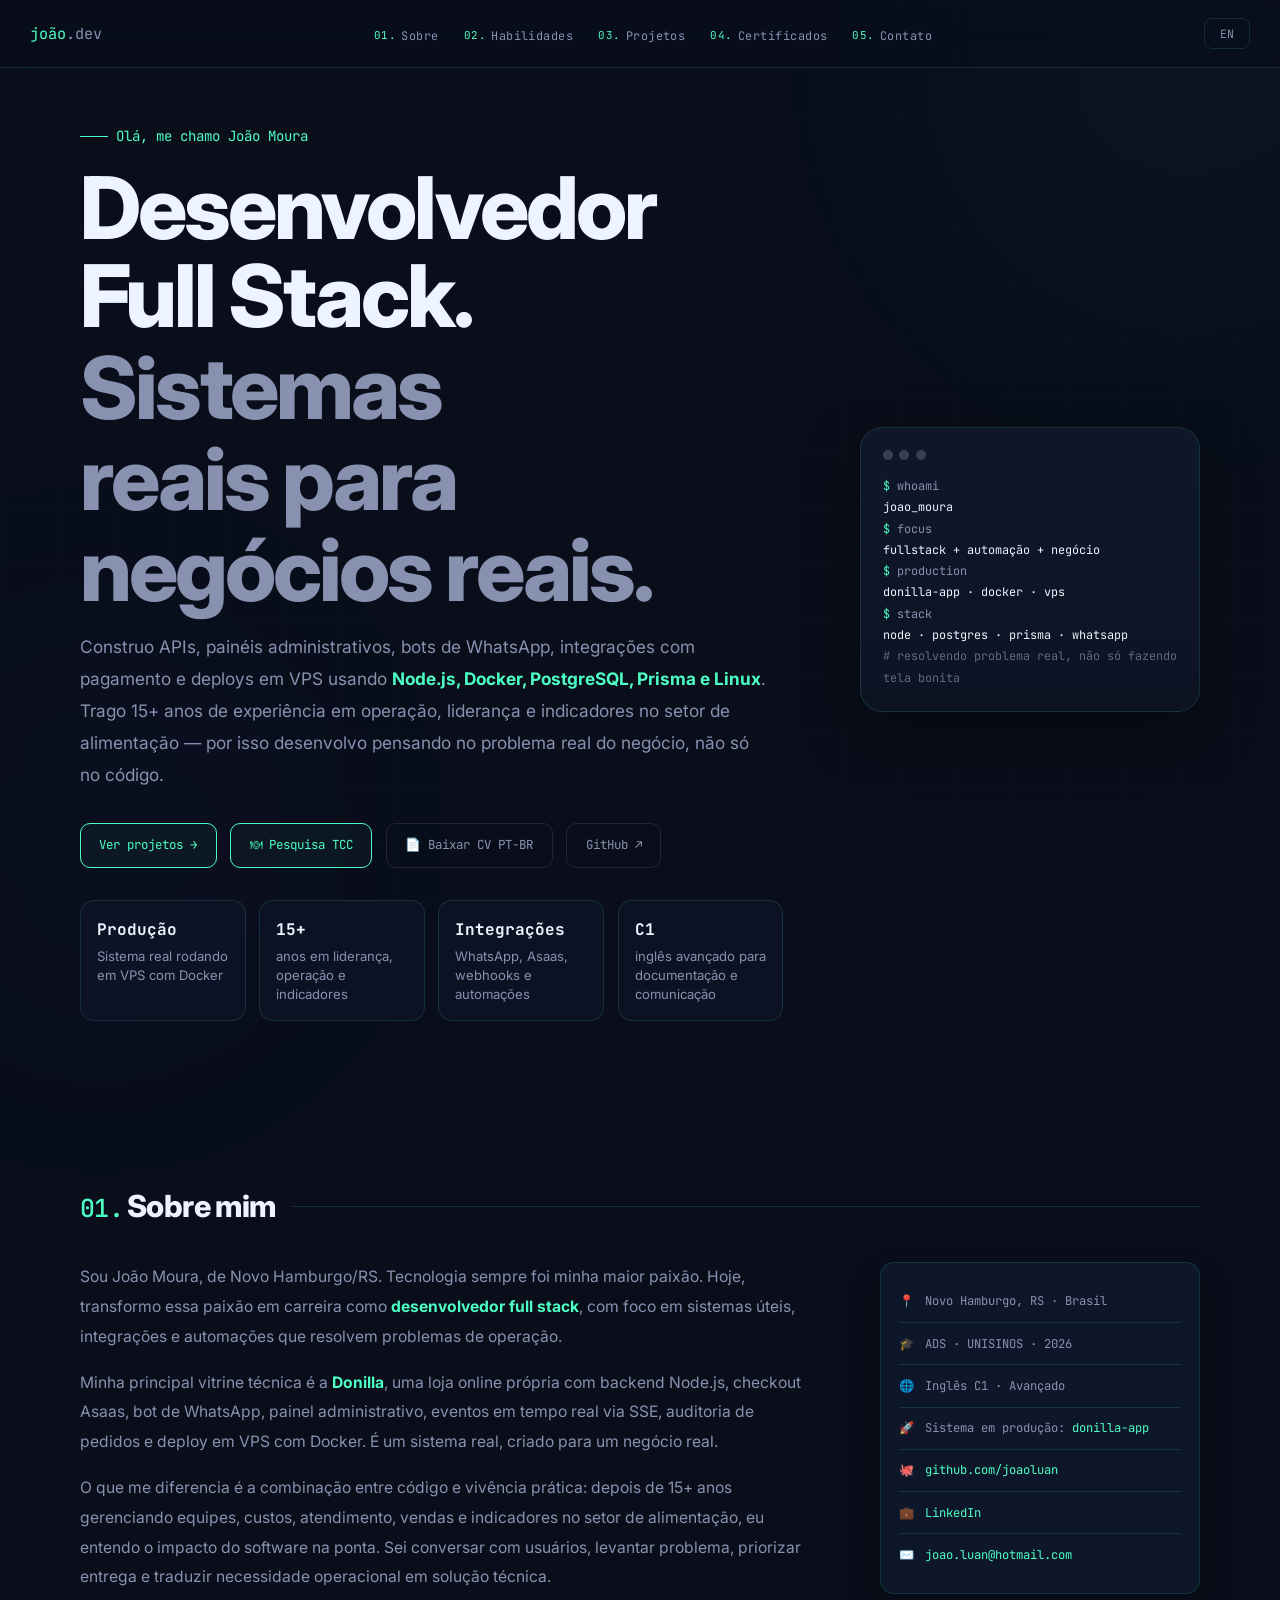
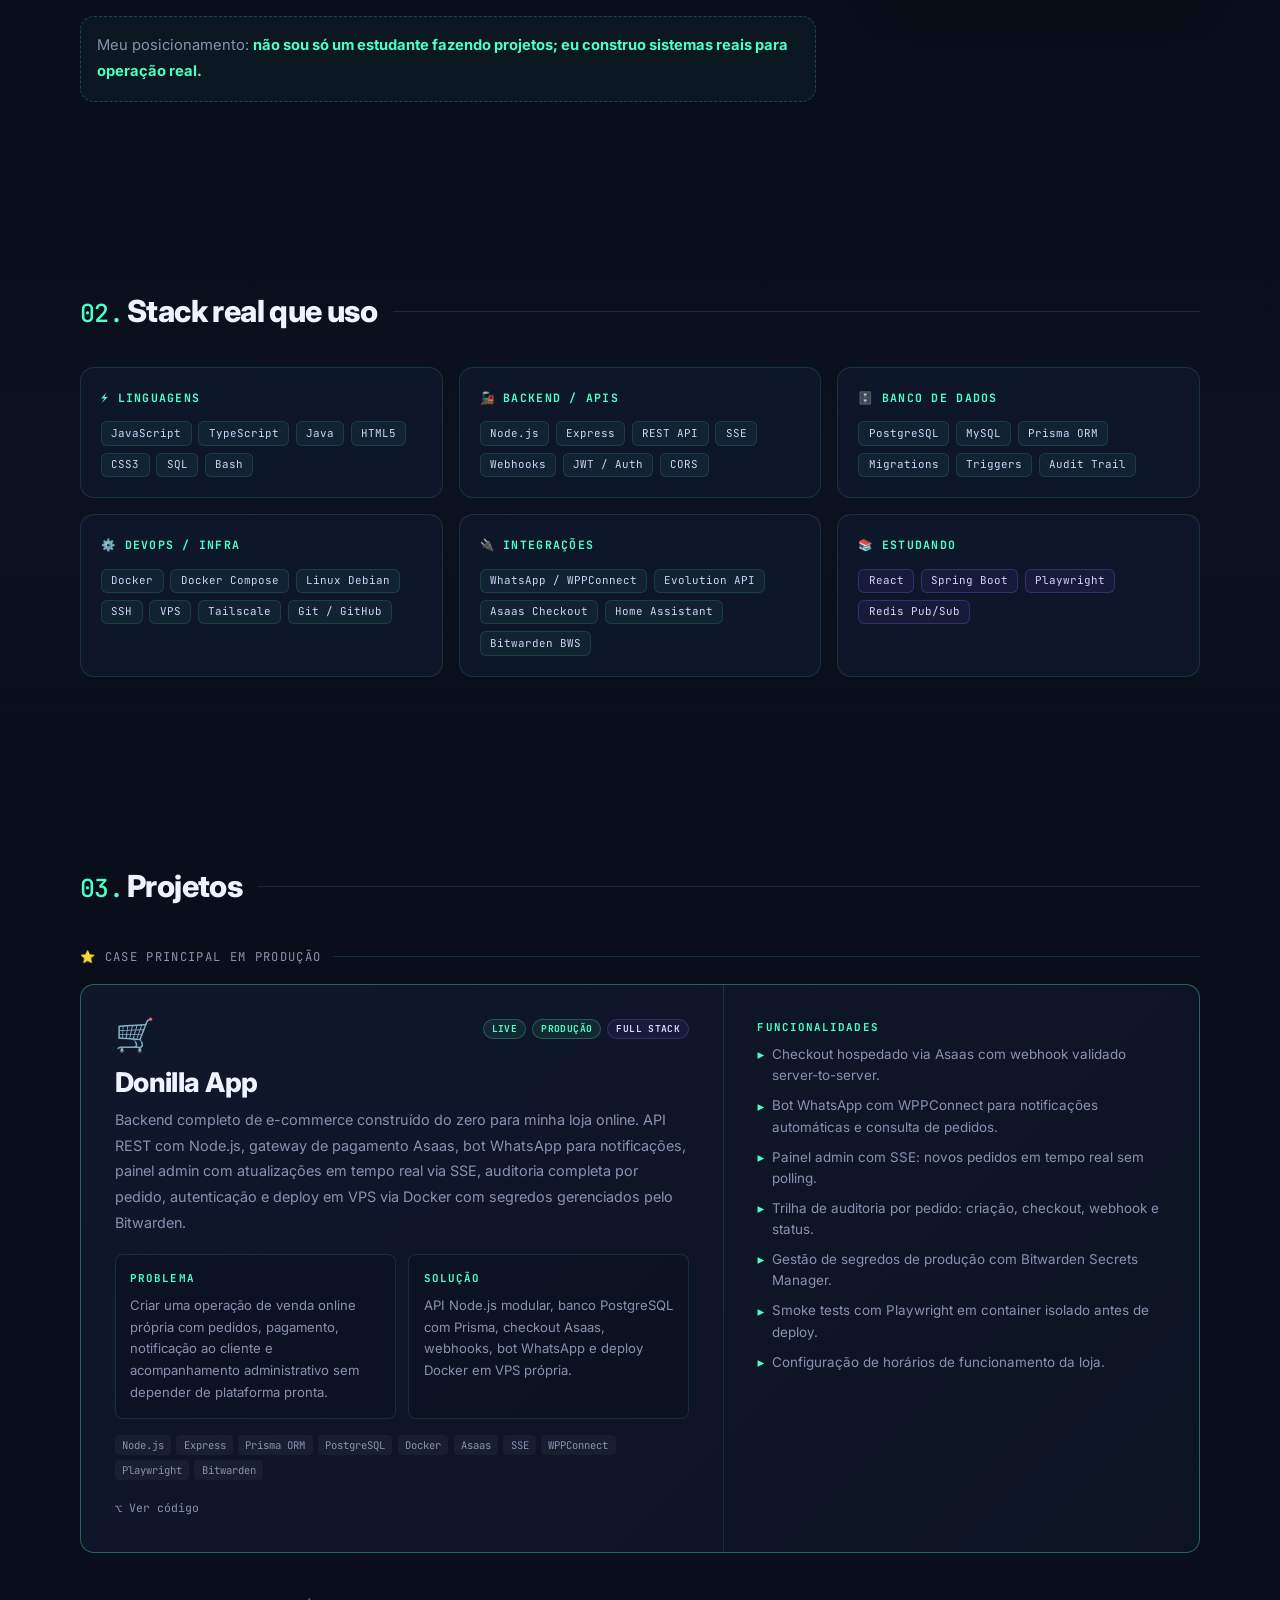
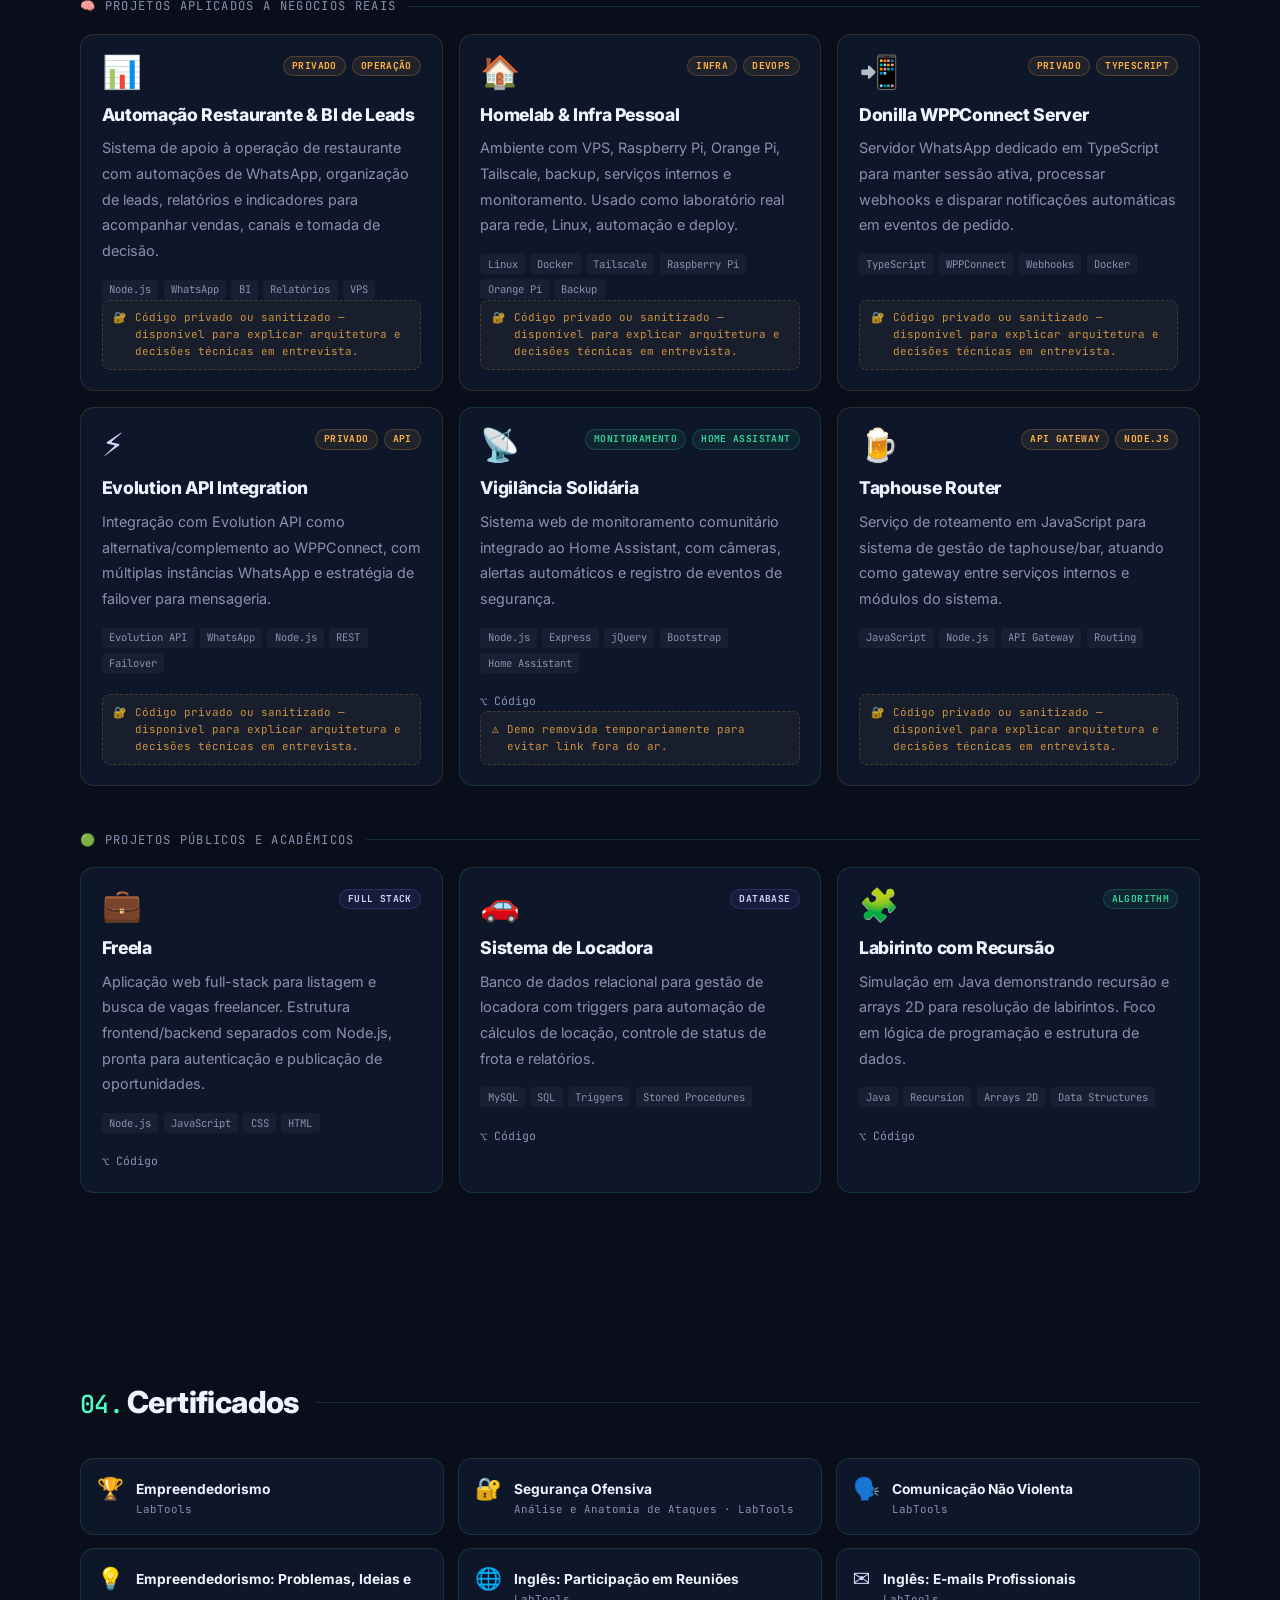
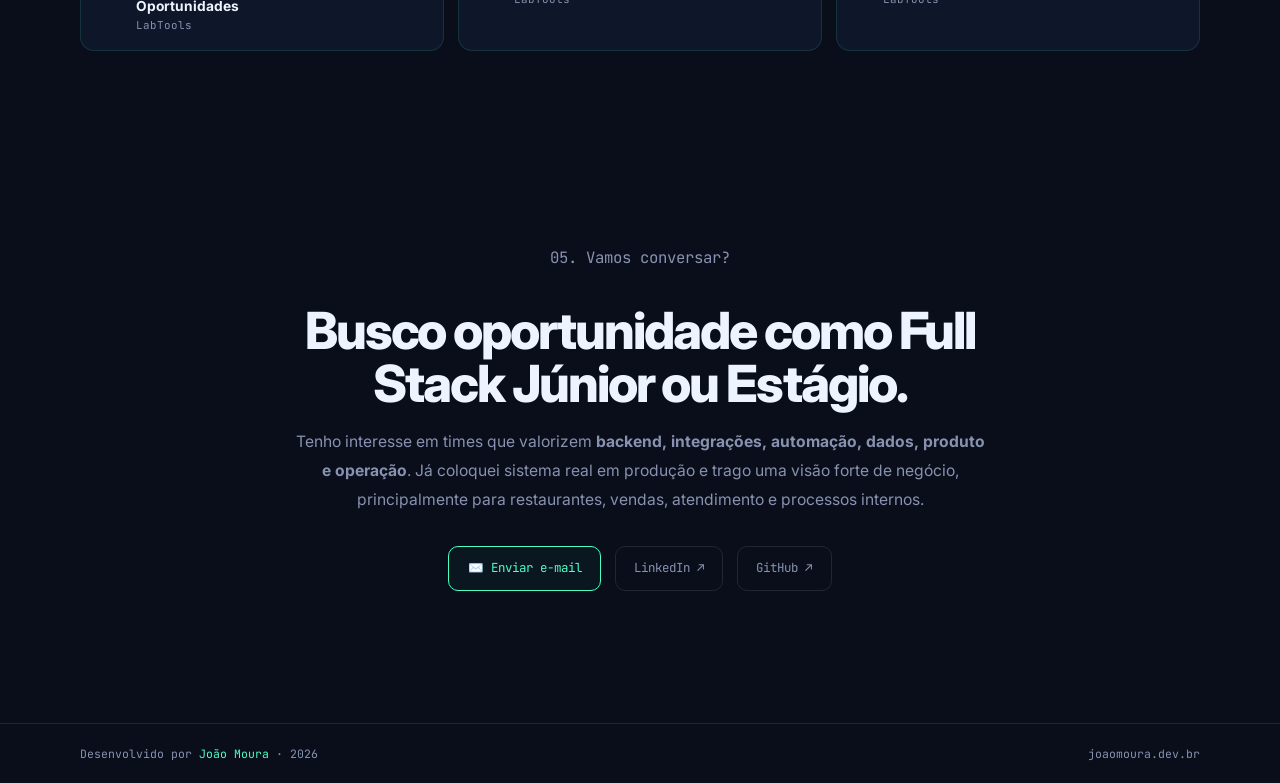
==== commit 0b1fe787: "feat: adiciona pesquisa do TCC para restaurantes" ====
--- a/index.html
+++ b/index.html
@@ -1166,9 +1166,10 @@
           <p class="hero-desc" data-i18n-html="hero.desc">
             Construo APIs, painéis administrativos, bots de WhatsApp, integrações com pagamento e deploys em VPS usando <strong>Node.js, Docker, PostgreSQL, Prisma e Linux</strong>. Trago 15+ anos de experiência em operação, liderança e indicadores no setor de alimentação — por isso desenvolvo pensando no problema real do negócio, não só no código.
           </p>
-          <div class="cta-row">
-            <a href="#projetos" class="btn btn-primary" data-i18n="hero.ctaProjects">Ver projetos →</a>
-            <a href="curriculo-joao-moura-pt.pdf" id="cvLink" class="btn btn-ghost" download data-i18n="hero.ctaCv">📄 Baixar CV PT-BR</a>
+          <div class="cta-row">
+            <a href="#projetos" class="btn btn-primary" data-i18n="hero.ctaProjects">Ver projetos →</a>
+            <a href="pesquisa.html" class="btn btn-primary">🍽 Pesquisa TCC</a>
+            <a href="curriculo-joao-moura-pt.pdf" id="cvLink" class="btn btn-ghost" download data-i18n="hero.ctaCv">📄 Baixar CV PT-BR</a>
             <a href="https://github.com/joaoluan" target="_blank" rel="noopener noreferrer" class="btn btn-ghost">GitHub ↗</a>
           </div>
 
@@ -1331,7 +1332,7 @@
           links: 'Links',
           code: 'Código',
           privateNote: 'Código privado ou sanitizado — disponível para explicar arquitetura e decisões técnicas em entrevista.',
-          demoRemoved: 'Demo removida temporariamente para evitar link fora do ar.'
+          
         },
         certs: { title: 'Certificados' },
         contact: {
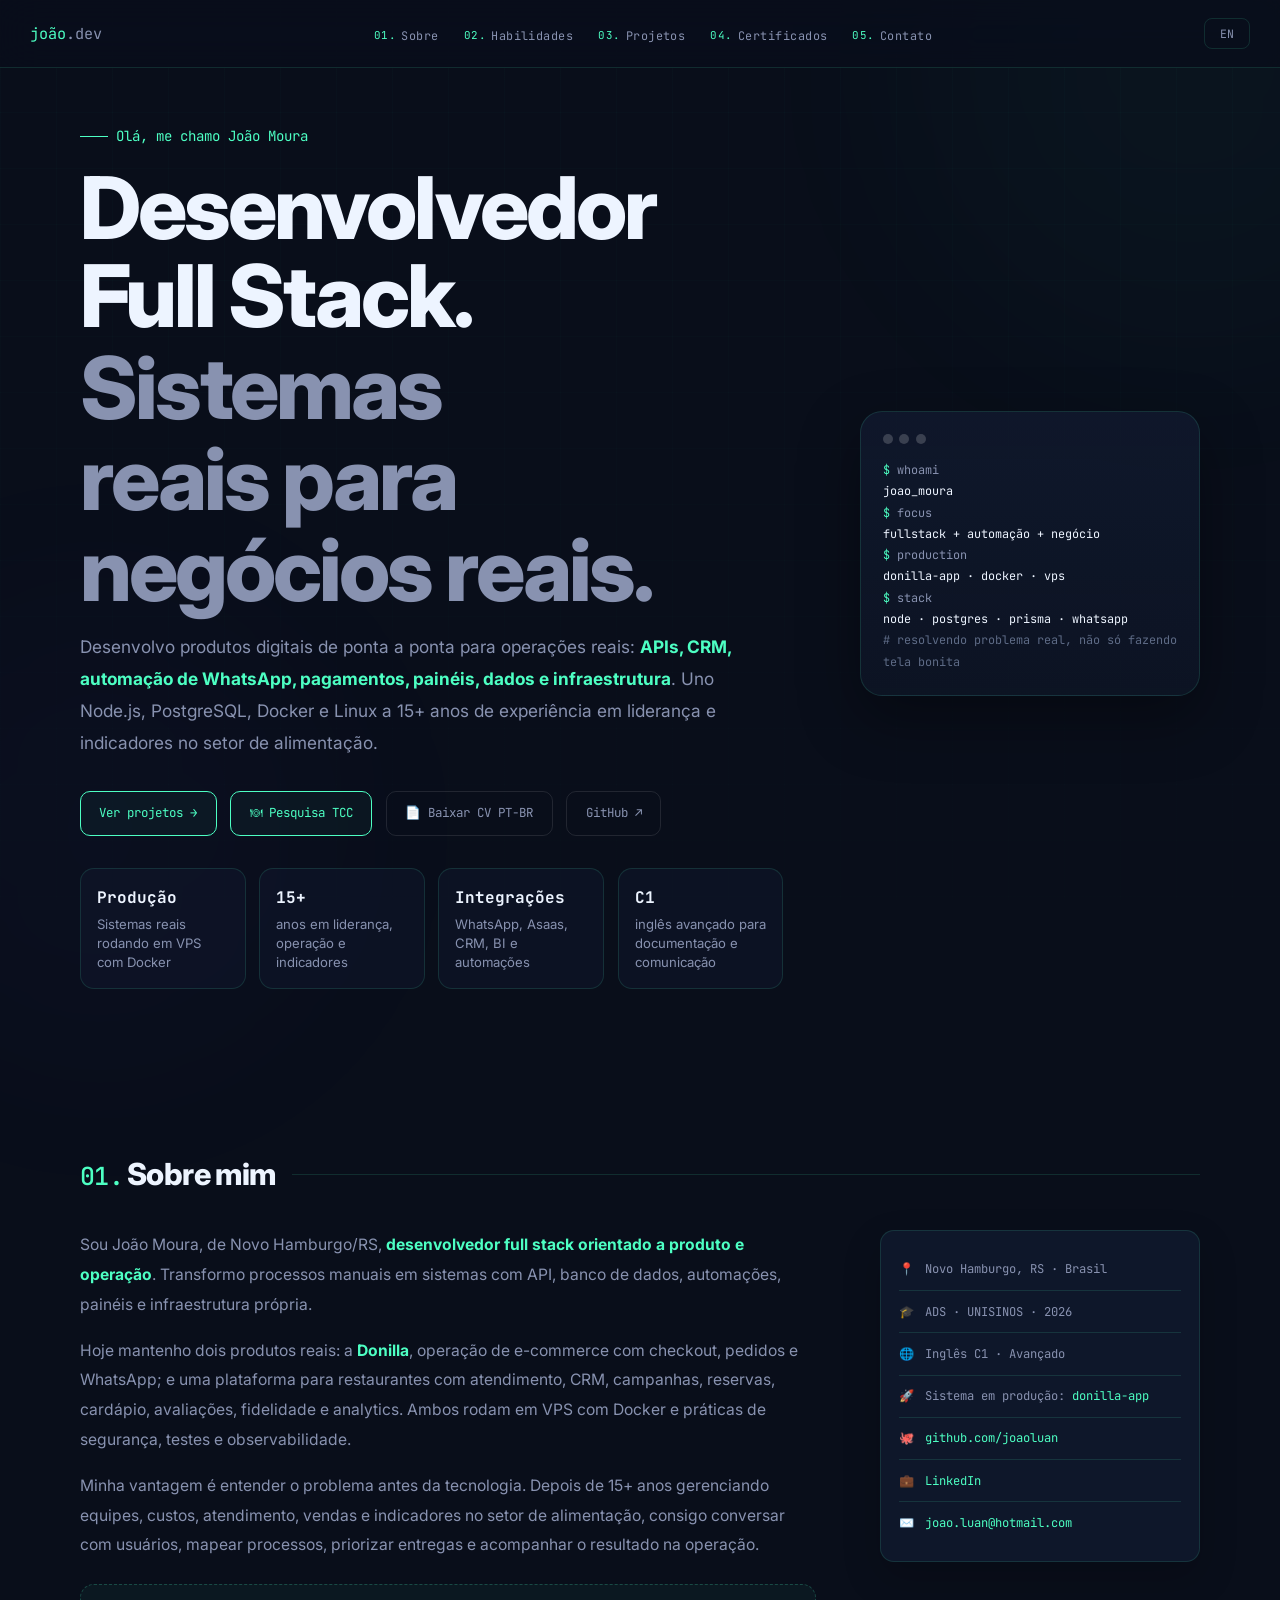
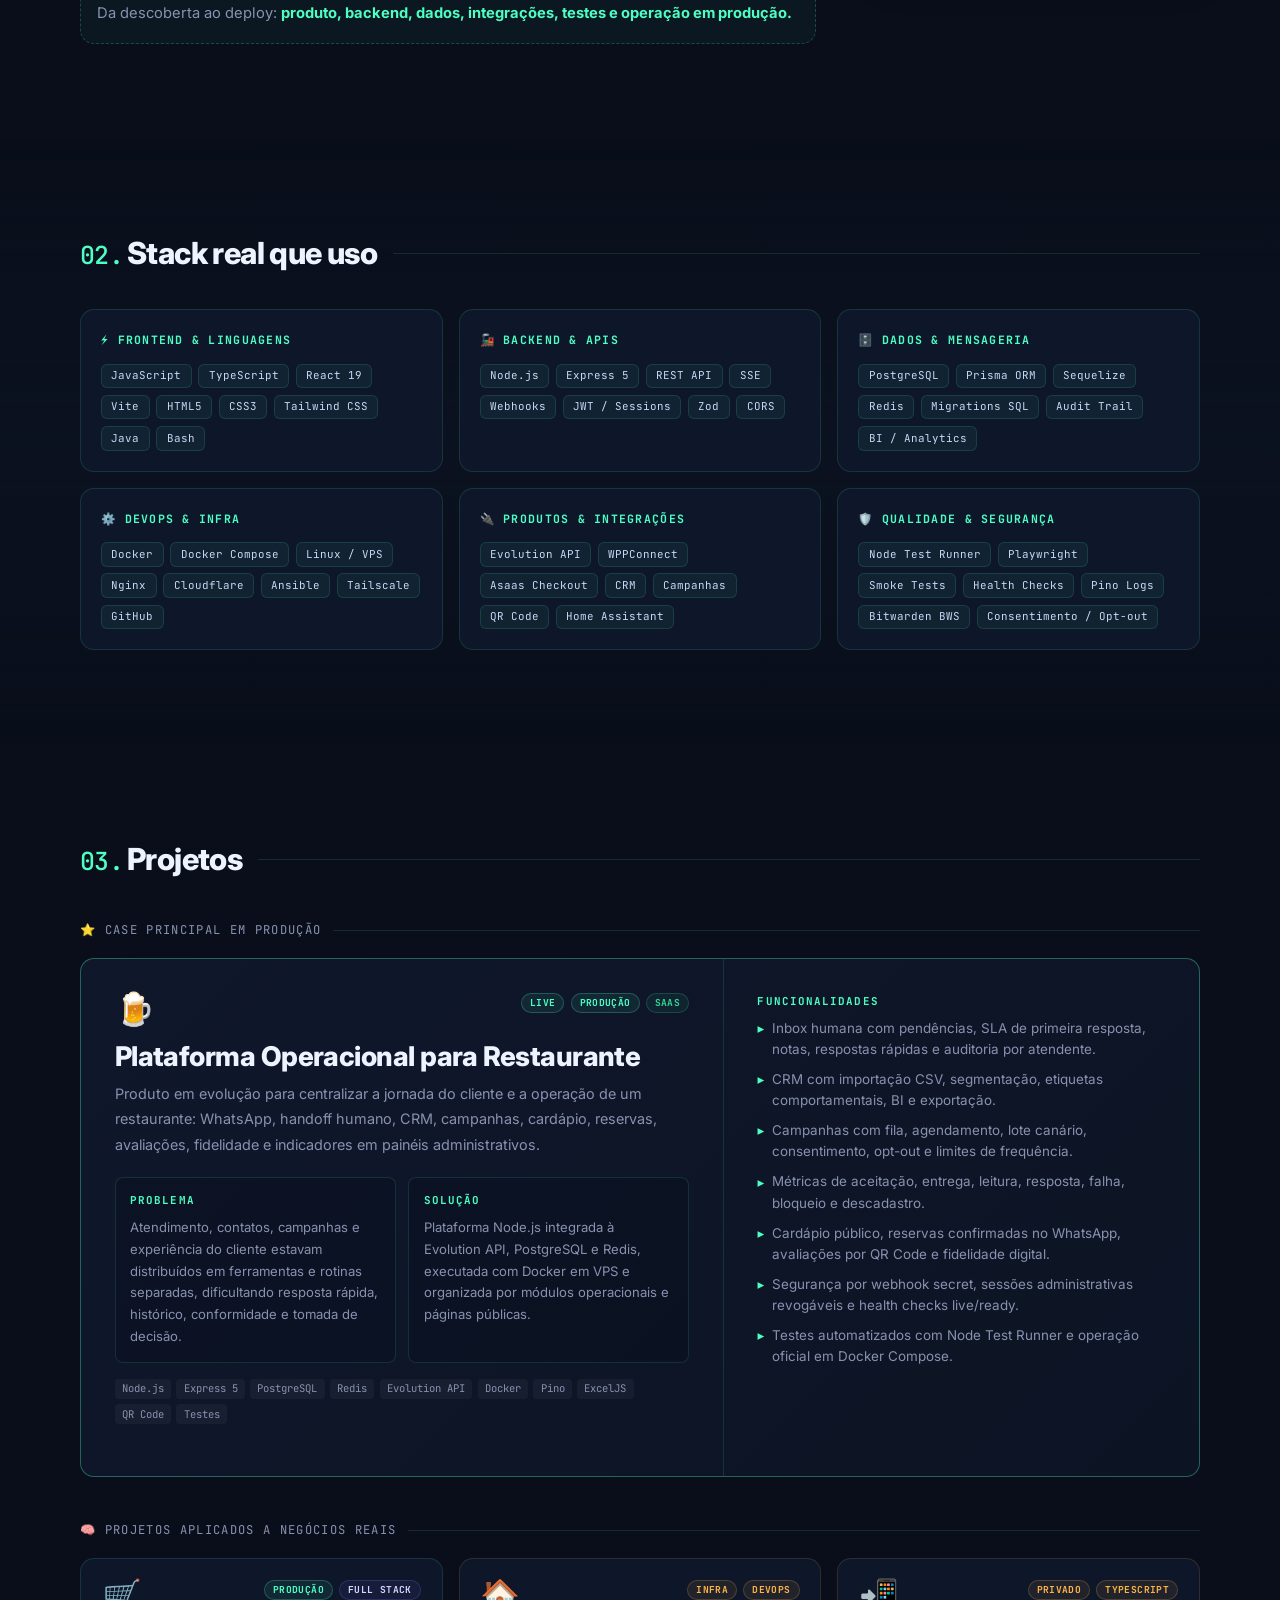
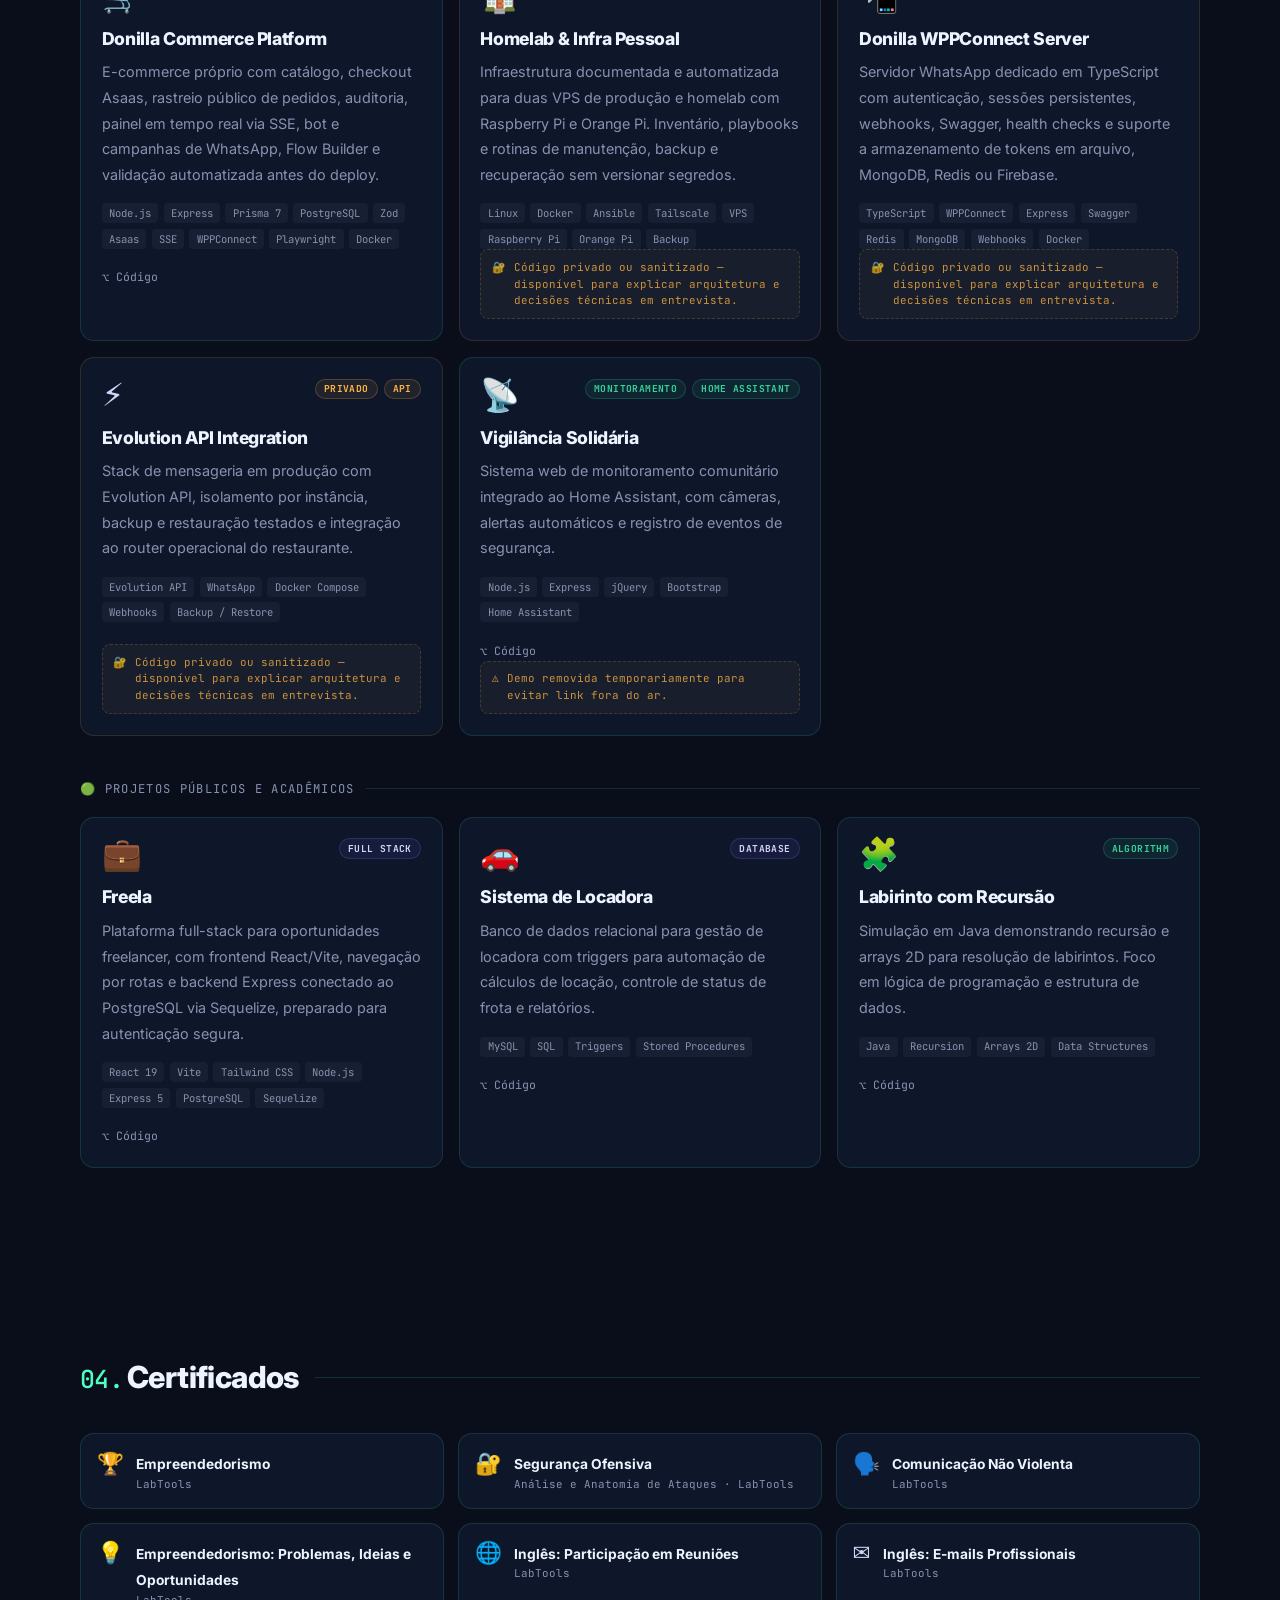
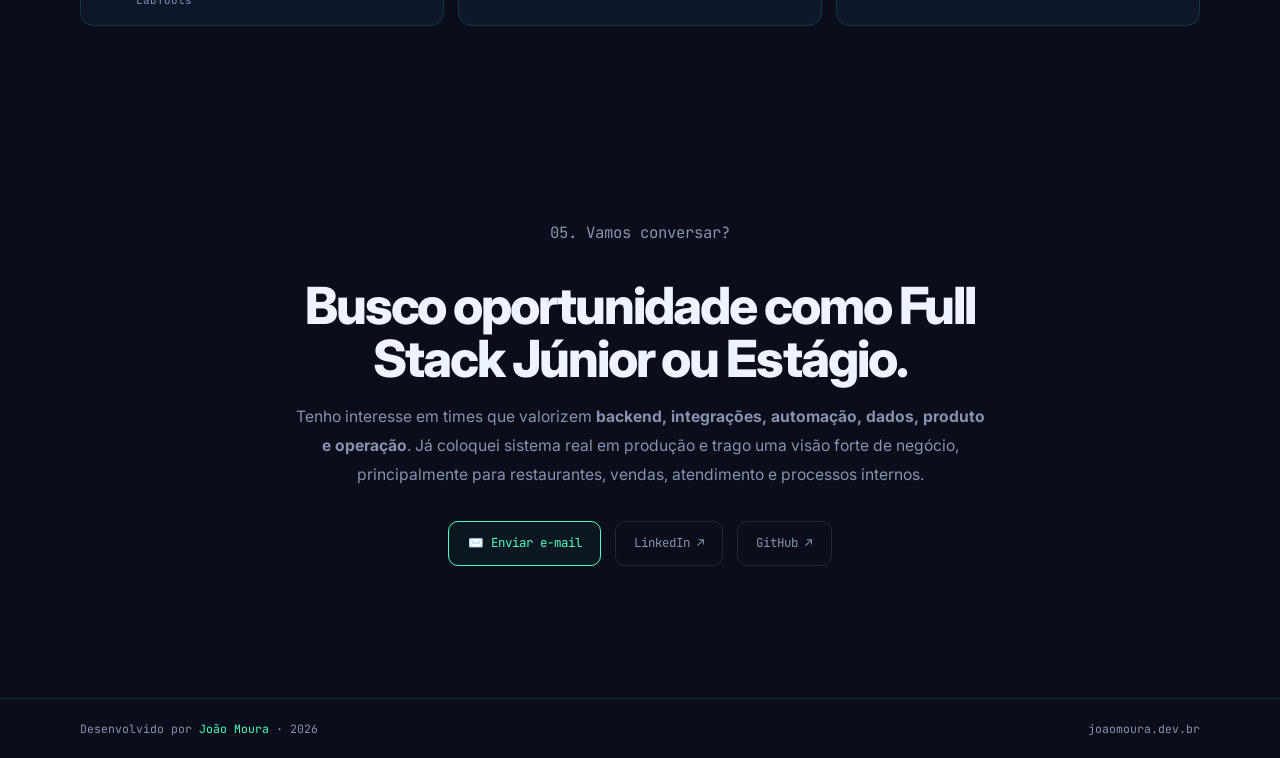
==== commit 2f147cfd: "feat: atualiza habilidades e cases reais do portfolio" ====
--- a/index.html
+++ b/index.html
@@ -1294,16 +1294,16 @@
           eyebrow: 'Olá, me chamo João Moura',
           h1a: 'Desenvolvedor Full Stack.',
           h1b: 'Sistemas reais para negócios reais.',
-          desc: 'Construo APIs, painéis administrativos, bots de WhatsApp, integrações com pagamento e deploys em VPS usando <strong>Node.js, Docker, PostgreSQL, Prisma e Linux</strong>. Trago 15+ anos de experiência em operação, liderança e indicadores no setor de alimentação — por isso desenvolvo pensando no problema real do negócio, não só no código.',
+          desc: 'Desenvolvo produtos digitais de ponta a ponta para operações reais: <strong>APIs, CRM, automação de WhatsApp, pagamentos, painéis, dados e infraestrutura</strong>. Uno Node.js, PostgreSQL, Docker e Linux a 15+ anos de experiência em liderança e indicadores no setor de alimentação.',
           ctaProjects: 'Ver projetos →',
           ctaCv: '📄 Baixar CV PT-BR'
         },
         proof: {
           p1n: 'Produção',
-          p1d: 'Sistema real rodando em VPS com Docker',
+          p1d: 'Sistemas reais rodando em VPS com Docker',
           p2d: 'anos em liderança, operação e indicadores',
           p3n: 'Integrações',
-          p3d: 'WhatsApp, Asaas, webhooks e automações',
+          p3d: 'WhatsApp, Asaas, CRM, BI e automações',
           p4d: 'inglês avançado para documentação e comunicação'
         },
         terminal: {
@@ -1312,10 +1312,10 @@
         },
         about: {
           title: 'Sobre mim',
-          p1: 'Sou João Moura, de Novo Hamburgo/RS. Tecnologia sempre foi minha maior paixão. Hoje, transformo essa paixão em carreira como <strong>desenvolvedor full stack</strong>, com foco em sistemas úteis, integrações e automações que resolvem problemas de operação.',
-          p2: 'Minha principal vitrine técnica é a <strong>Donilla</strong>, uma loja online própria com backend Node.js, checkout Asaas, bot de WhatsApp, painel administrativo, eventos em tempo real via SSE, auditoria de pedidos e deploy em VPS com Docker. É um sistema real, criado para um negócio real.',
-          p3: 'O que me diferencia é a combinação entre código e vivência prática: depois de 15+ anos gerenciando equipes, custos, atendimento, vendas e indicadores no setor de alimentação, eu entendo o impacto do software na ponta. Sei conversar com usuários, levantar problema, priorizar entrega e traduzir necessidade operacional em solução técnica.',
-          highlight: 'Meu posicionamento: <strong>não sou só um estudante fazendo projetos; eu construo sistemas reais para operação real.</strong>',
+          p1: 'Sou João Moura, de Novo Hamburgo/RS, <strong>desenvolvedor full stack orientado a produto e operação</strong>. Transformo processos manuais em sistemas com API, banco de dados, automações, painéis e infraestrutura própria.',
+          p2: 'Hoje mantenho dois produtos reais: a <strong>Donilla</strong>, operação de e-commerce com checkout, pedidos e WhatsApp; e uma plataforma para restaurantes com atendimento, CRM, campanhas, reservas, cardápio, avaliações, fidelidade e analytics. Ambos rodam em VPS com Docker e práticas de segurança, testes e observabilidade.',
+          p3: 'Minha vantagem é entender o problema antes da tecnologia. Depois de 15+ anos gerenciando equipes, custos, atendimento, vendas e indicadores no setor de alimentação, consigo conversar com usuários, mapear processos, priorizar entregas e acompanhar o resultado na operação.',
+          highlight: 'Da descoberta ao deploy: <strong>produto, backend, dados, integrações, testes e operação em produção.</strong>',
           infoStudy: 'ADS · UNISINOS · 2026',
           infoEnglish: 'Inglês C1 · Avançado',
           infoLive: 'Sistema em produção:'
@@ -1359,16 +1359,16 @@
           eyebrow: 'Hi, my name is João Moura',
           h1a: 'Full Stack Developer.',
           h1b: 'Real systems for real businesses.',
-          desc: 'I build APIs, admin panels, WhatsApp bots, payment integrations and VPS deployments using <strong>Node.js, Docker, PostgreSQL, Prisma and Linux</strong>. I bring 15+ years of experience in operations, leadership and business KPIs in the food industry — so I build with the real business problem in mind, not just the code.',
+          desc: 'I build end-to-end digital products for real operations: <strong>APIs, CRM, WhatsApp automation, payments, dashboards, data and infrastructure</strong>. I combine Node.js, PostgreSQL, Docker and Linux with 15+ years of leadership and KPI experience in the food industry.',
           ctaProjects: 'View projects →',
           ctaCv: '📄 Download Resume EN'
         },
         proof: {
           p1n: 'Production',
-          p1d: 'Real system running on VPS with Docker',
+          p1d: 'Real systems running on VPS with Docker',
           p2d: 'years in leadership, operations and KPIs',
           p3n: 'Integrations',
-          p3d: 'WhatsApp, Asaas, webhooks and automations',
+          p3d: 'WhatsApp, Asaas, CRM, BI and automation',
           p4d: 'advanced English for documentation and communication'
         },
         terminal: {
@@ -1377,10 +1377,10 @@
         },
         about: {
           title: 'About me',
-          p1: 'I am João Moura from Novo Hamburgo/RS, Brazil. Technology has always been my biggest passion. Today, I am turning that passion into a professional career as a <strong>full stack developer</strong>, focused on useful systems, integrations and automations that solve operational problems.',
-          p2: 'My strongest technical showcase is <strong>Donilla</strong>, my own online store with a Node.js backend, Asaas checkout, WhatsApp bot, admin panel, real-time SSE events, order audit trail and Docker deployment on a VPS. It is a real system built for a real business.',
-          p3: 'What sets me apart is the combination of code and practical business experience: after 15+ years managing teams, costs, customer service, sales and KPIs in the food industry, I understand the impact of software on real operations. I can talk to users, identify problems, prioritize delivery and translate operational needs into technical solutions.',
-          highlight: 'My positioning: <strong>I am not just a student building projects; I build real systems for real operations.</strong>',
+          p1: 'I am João Moura from Novo Hamburgo/RS, Brazil, a <strong>full stack developer focused on product and operations</strong>. I turn manual processes into systems spanning APIs, databases, automation, dashboards and self-managed infrastructure.',
+          p2: 'I currently maintain two real products: <strong>Donilla</strong>, an e-commerce operation with checkout, orders and WhatsApp; and a restaurant platform covering customer service, CRM, campaigns, reservations, menus, reviews, loyalty and analytics. Both run on Docker-based VPS infrastructure with security, testing and observability practices.',
+          p3: 'My advantage is understanding the problem before choosing the technology. After 15+ years managing teams, costs, customer service, sales and KPIs in the food industry, I can interview users, map processes, prioritize delivery and track results in day-to-day operations.',
+          highlight: 'From discovery to deployment: <strong>product, backend, data, integrations, testing and production operations.</strong>',
           infoStudy: 'Systems Analysis · UNISINOS · 2026',
           infoEnglish: 'English C1 · Advanced',
           infoLive: 'Production system:'
@@ -1411,97 +1411,98 @@
     };
 
     const data = {
-      skills: {
-        pt: [
-          { title: '⚡ Linguagens', tags: ['JavaScript', 'TypeScript', 'Java', 'HTML5', 'CSS3', 'SQL', 'Bash'] },
-          { title: '🚂 Backend / APIs', tags: ['Node.js', 'Express', 'REST API', 'SSE', 'Webhooks', 'JWT / Auth', 'CORS'] },
-          { title: '🗄️ Banco de Dados', tags: ['PostgreSQL', 'MySQL', 'Prisma ORM', 'Migrations', 'Triggers', 'Audit Trail'] },
-          { title: '⚙️ DevOps / Infra', tags: ['Docker', 'Docker Compose', 'Linux Debian', 'SSH', 'VPS', 'Tailscale', 'Git / GitHub'] },
-          { title: '🔌 Integrações', tags: ['WhatsApp / WPPConnect', 'Evolution API', 'Asaas Checkout', 'Home Assistant', 'Bitwarden BWS'] },
-          { title: '📚 Estudando', learning: true, tags: ['React', 'Spring Boot', 'Playwright', 'Redis Pub/Sub'] }
-        ],
-        en: [
-          { title: '⚡ Languages', tags: ['JavaScript', 'TypeScript', 'Java', 'HTML5', 'CSS3', 'SQL', 'Bash'] },
-          { title: '🚂 Backend / APIs', tags: ['Node.js', 'Express', 'REST API', 'SSE', 'Webhooks', 'JWT / Auth', 'CORS'] },
-          { title: '🗄️ Databases', tags: ['PostgreSQL', 'MySQL', 'Prisma ORM', 'Migrations', 'Triggers', 'Audit Trail'] },
-          { title: '⚙️ DevOps / Infra', tags: ['Docker', 'Docker Compose', 'Linux Debian', 'SSH', 'VPS', 'Tailscale', 'Git / GitHub'] },
-          { title: '🔌 Integrations', tags: ['WhatsApp / WPPConnect', 'Evolution API', 'Asaas Checkout', 'Home Assistant', 'Bitwarden BWS'] },
-          { title: '📚 Learning', learning: true, tags: ['React', 'Spring Boot', 'Playwright', 'Redis Pub/Sub'] }
-        ]
-      },
-      mainCase: {
-        pt: {
-          icon: '🛒',
-          title: 'Donilla App',
-          badges: ['Live', 'Produção', 'Full Stack'],
-          description: 'Backend completo de e-commerce construído do zero para minha loja online. API REST com Node.js, gateway de pagamento Asaas, bot WhatsApp para notificações, painel admin com atualizações em tempo real via SSE, auditoria completa por pedido, autenticação e deploy em VPS via Docker com segredos gerenciados pelo Bitwarden.',
-          problem: 'Criar uma operação de venda online própria com pedidos, pagamento, notificação ao cliente e acompanhamento administrativo sem depender de plataforma pronta.',
-          solution: 'API Node.js modular, banco PostgreSQL com Prisma, checkout Asaas, webhooks, bot WhatsApp e deploy Docker em VPS própria.',
-          features: [
-            'Checkout hospedado via Asaas com webhook validado server-to-server.',
-            'Bot WhatsApp com WPPConnect para notificações automáticas e consulta de pedidos.',
-            'Painel admin com SSE: novos pedidos em tempo real sem polling.',
-            'Trilha de auditoria por pedido: criação, checkout, webhook e status.',
-            'Gestão de segredos de produção com Bitwarden Secrets Manager.',
-            'Smoke tests com Playwright em container isolado antes de deploy.',
-            'Configuração de horários de funcionamento da loja.'
-          ],
-          stack: ['Node.js', 'Express', 'Prisma ORM', 'PostgreSQL', 'Docker', 'Asaas', 'SSE', 'WPPConnect', 'Playwright', 'Bitwarden'],
-          links: [{ label: 'Ver código', href: 'https://github.com/joaoluan/donilla-app' }]
-        },
-        en: {
-          icon: '🛒',
-          title: 'Donilla App',
-          badges: ['Live', 'Production', 'Full Stack'],
-          description: 'Complete e-commerce backend built from scratch for my online store. Node.js REST API, Asaas payment gateway, WhatsApp bot for notifications, real-time SSE admin panel, full per-order audit trail, authentication and VPS deployment via Docker with Bitwarden-managed secrets.',
-          problem: 'Build an owned online sales operation with orders, payment, customer notifications and admin tracking without depending on a ready-made platform.',
-          solution: 'Modular Node.js API, PostgreSQL database with Prisma, Asaas checkout, webhooks, WhatsApp bot and Docker deployment on a personal VPS.',
-          features: [
-            'Hosted Asaas Checkout with server-to-server validated webhook.',
-            'WhatsApp bot with WPPConnect for automatic notifications and order queries.',
-            'Admin panel with SSE: real-time new orders without polling.',
-            'Order audit trail: creation, checkout, webhook and status changes.',
-            'Production secrets managed with Bitwarden Secrets Manager.',
-            'Smoke tests with Playwright in an isolated container before deployment.',
-            'Store hours and schedule configuration.'
-          ],
-          stack: ['Node.js', 'Express', 'Prisma ORM', 'PostgreSQL', 'Docker', 'Asaas', 'SSE', 'WPPConnect', 'Playwright', 'Bitwarden'],
-          links: [{ label: 'View code', href: 'https://github.com/joaoluan/donilla-app' }]
-        }
-      },
+      skills: {
+        pt: [
+          { title: '⚡ Frontend & Linguagens', tags: ['JavaScript', 'TypeScript', 'React 19', 'Vite', 'HTML5', 'CSS3', 'Tailwind CSS', 'Java', 'Bash'] },
+          { title: '🚂 Backend & APIs', tags: ['Node.js', 'Express 5', 'REST API', 'SSE', 'Webhooks', 'JWT / Sessions', 'Zod', 'CORS'] },
+          { title: '🗄️ Dados & Mensageria', tags: ['PostgreSQL', 'Prisma ORM', 'Sequelize', 'Redis', 'Migrations SQL', 'Audit Trail', 'BI / Analytics'] },
+          { title: '⚙️ DevOps & Infra', tags: ['Docker', 'Docker Compose', 'Linux / VPS', 'Nginx', 'Cloudflare', 'Ansible', 'Tailscale', 'GitHub'] },
+          { title: '🔌 Produtos & Integrações', tags: ['Evolution API', 'WPPConnect', 'Asaas Checkout', 'CRM', 'Campanhas', 'QR Code', 'Home Assistant'] },
+          { title: '🛡️ Qualidade & Segurança', tags: ['Node Test Runner', 'Playwright', 'Smoke Tests', 'Health Checks', 'Pino Logs', 'Bitwarden BWS', 'Consentimento / Opt-out'] }
+        ],
+        en: [
+          { title: '⚡ Frontend & Languages', tags: ['JavaScript', 'TypeScript', 'React 19', 'Vite', 'HTML5', 'CSS3', 'Tailwind CSS', 'Java', 'Bash'] },
+          { title: '🚂 Backend & APIs', tags: ['Node.js', 'Express 5', 'REST API', 'SSE', 'Webhooks', 'JWT / Sessions', 'Zod', 'CORS'] },
+          { title: '🗄️ Data & Messaging', tags: ['PostgreSQL', 'Prisma ORM', 'Sequelize', 'Redis', 'SQL Migrations', 'Audit Trail', 'BI / Analytics'] },
+          { title: '⚙️ DevOps & Infrastructure', tags: ['Docker', 'Docker Compose', 'Linux / VPS', 'Nginx', 'Cloudflare', 'Ansible', 'Tailscale', 'GitHub'] },
+          { title: '🔌 Products & Integrations', tags: ['Evolution API', 'WPPConnect', 'Asaas Checkout', 'CRM', 'Campaigns', 'QR Code', 'Home Assistant'] },
+          { title: '🛡️ Quality & Security', tags: ['Node Test Runner', 'Playwright', 'Smoke Tests', 'Health Checks', 'Pino Logs', 'Bitwarden BWS', 'Consent / Opt-out'] }
+        ]
+      },
+      mainCase: {
+        pt: {
+          icon: '🍺',
+          title: 'Plataforma Operacional para Restaurante',
+          badges: ['Live', 'Produção', 'SaaS'],
+          description: 'Produto em evolução para centralizar a jornada do cliente e a operação de um restaurante: WhatsApp, handoff humano, CRM, campanhas, cardápio, reservas, avaliações, fidelidade e indicadores em painéis administrativos.',
+          problem: 'Atendimento, contatos, campanhas e experiência do cliente estavam distribuídos em ferramentas e rotinas separadas, dificultando resposta rápida, histórico, conformidade e tomada de decisão.',
+          solution: 'Plataforma Node.js integrada à Evolution API, PostgreSQL e Redis, executada com Docker em VPS e organizada por módulos operacionais e páginas públicas.',
+          features: [
+            'Inbox humana com pendências, SLA de primeira resposta, notas, respostas rápidas e auditoria por atendente.',
+            'CRM com importação CSV, segmentação, etiquetas comportamentais, BI e exportação.',
+            'Campanhas com fila, agendamento, lote canário, consentimento, opt-out e limites de frequência.',
+            'Métricas de aceitação, entrega, leitura, resposta, falha, bloqueio e descadastro.',
+            'Cardápio público, reservas confirmadas no WhatsApp, avaliações por QR Code e fidelidade digital.',
+            'Segurança por webhook secret, sessões administrativas revogáveis e health checks live/ready.',
+            'Testes automatizados com Node Test Runner e operação oficial em Docker Compose.'
+          ],
+          stack: ['Node.js', 'Express 5', 'PostgreSQL', 'Redis', 'Evolution API', 'Docker', 'Pino', 'ExcelJS', 'QR Code', 'Testes'],
+          links: []
+        },
+        en: {
+          icon: '🍺',
+          title: 'Restaurant Operations Platform',
+          badges: ['Live', 'Production', 'SaaS'],
+          description: 'An evolving product that centralizes a restaurant customer journey and operations: WhatsApp, human handoff, CRM, campaigns, online menu, reservations, reviews, loyalty and management analytics.',
+          problem: 'Customer service, contacts, campaigns and guest experience were spread across separate tools and routines, making fast responses, history, compliance and decision-making harder.',
+          solution: 'A Node.js platform integrated with Evolution API, PostgreSQL and Redis, running with Docker on a VPS and organized into operational modules and public customer pages.',
+          features: [
+            'Human inbox with pending queues, first-response SLA, notes, quick replies and agent audit trail.',
+            'CRM with CSV import, segmentation, behavioral labels, BI and exports.',
+            'Campaigns with queueing, scheduling, canary batches, consent, opt-out and frequency limits.',
+            'Acceptance, delivery, read, reply, failure, blocking and opt-out metrics.',
+            'Public menu, WhatsApp-confirmed reservations, QR reviews and digital loyalty.',
+            'Webhook secrets, revocable admin sessions and live/ready health checks.',
+            'Automated Node Test Runner coverage and Docker Compose operations.'
+          ],
+          stack: ['Node.js', 'Express 5', 'PostgreSQL', 'Redis', 'Evolution API', 'Docker', 'Pino', 'ExcelJS', 'QR Code', 'Testing'],
+          links: []
+        }
+      },
       realProjects: {
         pt: [
-          {
-            icon: '📊',
-            title: 'Automação Restaurante & BI de Leads',
-            badges: ['Privado', 'Operação'],
-            private: true,
-            description: 'Sistema de apoio à operação de restaurante com automações de WhatsApp, organização de leads, relatórios e indicadores para acompanhar vendas, canais e tomada de decisão.',
-            stack: ['Node.js', 'WhatsApp', 'BI', 'Relatórios', 'VPS']
+          {
+            icon: '🛒',
+            title: 'Donilla Commerce Platform',
+            badges: ['Produção', 'Full Stack'],
+            private: false,
+            description: 'E-commerce próprio com catálogo, checkout Asaas, rastreio público de pedidos, auditoria, painel em tempo real via SSE, bot e campanhas de WhatsApp, Flow Builder e validação automatizada antes do deploy.',
+            stack: ['Node.js', 'Express', 'Prisma 7', 'PostgreSQL', 'Zod', 'Asaas', 'SSE', 'WPPConnect', 'Playwright', 'Docker'],
+            links: [{ label: 'Código', href: 'https://github.com/joaoluan/donilla-app' }]
           },
           {
             icon: '🏠',
             title: 'Homelab & Infra Pessoal',
             badges: ['Infra', 'DevOps'],
             private: true,
-            description: 'Ambiente com VPS, Raspberry Pi, Orange Pi, Tailscale, backup, serviços internos e monitoramento. Usado como laboratório real para rede, Linux, automação e deploy.',
-            stack: ['Linux', 'Docker', 'Tailscale', 'Raspberry Pi', 'Orange Pi', 'Backup']
+            description: 'Infraestrutura documentada e automatizada para duas VPS de produção e homelab com Raspberry Pi e Orange Pi. Inventário, playbooks e rotinas de manutenção, backup e recuperação sem versionar segredos.',
+            stack: ['Linux', 'Docker', 'Ansible', 'Tailscale', 'VPS', 'Raspberry Pi', 'Orange Pi', 'Backup']
           },
           {
             icon: '📲',
             title: 'Donilla WPPConnect Server',
             badges: ['Privado', 'TypeScript'],
             private: true,
-            description: 'Servidor WhatsApp dedicado em TypeScript para manter sessão ativa, processar webhooks e disparar notificações automáticas em eventos de pedido.',
-            stack: ['TypeScript', 'WPPConnect', 'Webhooks', 'Docker']
+            description: 'Servidor WhatsApp dedicado em TypeScript com autenticação, sessões persistentes, webhooks, Swagger, health checks e suporte a armazenamento de tokens em arquivo, MongoDB, Redis ou Firebase.',
+            stack: ['TypeScript', 'WPPConnect', 'Express', 'Swagger', 'Redis', 'MongoDB', 'Webhooks', 'Docker']
           },
           {
             icon: '⚡',
             title: 'Evolution API Integration',
             badges: ['Privado', 'API'],
             private: true,
-            description: 'Integração com Evolution API como alternativa/complemento ao WPPConnect, com múltiplas instâncias WhatsApp e estratégia de failover para mensageria.',
-            stack: ['Evolution API', 'WhatsApp', 'Node.js', 'REST', 'Failover']
+            description: 'Stack de mensageria em produção com Evolution API, isolamento por instância, backup e restauração testados e integração ao router operacional do restaurante.',
+            stack: ['Evolution API', 'WhatsApp', 'Docker Compose', 'Webhooks', 'Backup / Restore']
           },
           {
             icon: '📡',
@@ -1512,48 +1513,41 @@
             stack: ['Node.js', 'Express', 'jQuery', 'Bootstrap', 'Home Assistant'],
             links: [{ label: 'Código', href: 'https://github.com/joaoluan/vs-melhorado' }],
             note: 'Demo removida temporariamente para evitar link fora do ar.'
-          },
-          {
-            icon: '🍺',
-            title: 'Taphouse Router',
-            badges: ['API Gateway', 'Node.js'],
-            private: true,
-            description: 'Serviço de roteamento em JavaScript para sistema de gestão de taphouse/bar, atuando como gateway entre serviços internos e módulos do sistema.',
-            stack: ['JavaScript', 'Node.js', 'API Gateway', 'Routing']
-          }
+          }
         ],
         en: [
-          {
-            icon: '📊',
-            title: 'Restaurant Automation & Lead BI',
-            badges: ['Private', 'Operations'],
-            private: true,
-            description: 'Restaurant operations support system with WhatsApp automation, lead organization, reports and KPIs to track sales, channels and decisions.',
-            stack: ['Node.js', 'WhatsApp', 'BI', 'Reports', 'VPS']
+          {
+            icon: '🛒',
+            title: 'Donilla Commerce Platform',
+            badges: ['Production', 'Full Stack'],
+            private: false,
+            description: 'Owned e-commerce platform with catalog, Asaas checkout, public order tracking, audit trail, real-time SSE admin, WhatsApp bot and campaigns, Flow Builder and automated pre-deployment validation.',
+            stack: ['Node.js', 'Express', 'Prisma 7', 'PostgreSQL', 'Zod', 'Asaas', 'SSE', 'WPPConnect', 'Playwright', 'Docker'],
+            links: [{ label: 'Code', href: 'https://github.com/joaoluan/donilla-app' }]
           },
           {
             icon: '🏠',
             title: 'Homelab & Personal Infrastructure',
             badges: ['Infra', 'DevOps'],
             private: true,
-            description: 'Environment with VPS, Raspberry Pi, Orange Pi, Tailscale, backups, internal services and monitoring. Used as a real lab for networking, Linux, automation and deployment.',
-            stack: ['Linux', 'Docker', 'Tailscale', 'Raspberry Pi', 'Orange Pi', 'Backup']
+            description: 'Documented and automated infrastructure for two production VPS servers and a Raspberry Pi/Orange Pi homelab. Inventory, playbooks, maintenance, backup and recovery routines without committed secrets.',
+            stack: ['Linux', 'Docker', 'Ansible', 'Tailscale', 'VPS', 'Raspberry Pi', 'Orange Pi', 'Backup']
           },
           {
             icon: '📲',
             title: 'Donilla WPPConnect Server',
             badges: ['Private', 'TypeScript'],
             private: true,
-            description: 'Dedicated WhatsApp server in TypeScript to keep sessions active, process webhooks and send automatic notifications on order events.',
-            stack: ['TypeScript', 'WPPConnect', 'Webhooks', 'Docker']
+            description: 'Dedicated TypeScript WhatsApp server with authentication, persistent sessions, webhooks, Swagger, health checks and token storage through files, MongoDB, Redis or Firebase.',
+            stack: ['TypeScript', 'WPPConnect', 'Express', 'Swagger', 'Redis', 'MongoDB', 'Webhooks', 'Docker']
           },
           {
             icon: '⚡',
             title: 'Evolution API Integration',
             badges: ['Private', 'API'],
             private: true,
-            description: 'Evolution API integration as an alternative/complement to WPPConnect, with multiple WhatsApp instances and failover strategy for messaging.',
-            stack: ['Evolution API', 'WhatsApp', 'Node.js', 'REST', 'Failover']
+            description: 'Production messaging stack with Evolution API, per-instance isolation, tested backup and restore procedures and integration with the restaurant operations router.',
+            stack: ['Evolution API', 'WhatsApp', 'Docker Compose', 'Webhooks', 'Backup / Restore']
           },
           {
             icon: '📡',
@@ -1564,15 +1558,7 @@
             stack: ['Node.js', 'Express', 'jQuery', 'Bootstrap', 'Home Assistant'],
             links: [{ label: 'Code', href: 'https://github.com/joaoluan/vs-melhorado' }],
             note: 'Demo temporarily removed to avoid an offline link.'
-          },
-          {
-            icon: '🍺',
-            title: 'Taphouse Router',
-            badges: ['API Gateway', 'Node.js'],
-            private: true,
-            description: 'JavaScript routing service for a taphouse/bar management system, acting as a gateway between internal services and modules.',
-            stack: ['JavaScript', 'Node.js', 'API Gateway', 'Routing']
-          }
+          }
         ]
       },
       publicProjects: {
@@ -1581,8 +1567,8 @@
             icon: '💼',
             title: 'Freela',
             badges: ['Full Stack'],
-            description: 'Aplicação web full-stack para listagem e busca de vagas freelancer. Estrutura frontend/backend separados com Node.js, pronta para autenticação e publicação de oportunidades.',
-            stack: ['Node.js', 'JavaScript', 'CSS', 'HTML'],
+            description: 'Plataforma full-stack para oportunidades freelancer, com frontend React/Vite, navegação por rotas e backend Express conectado ao PostgreSQL via Sequelize, preparado para autenticação segura.',
+            stack: ['React 19', 'Vite', 'Tailwind CSS', 'Node.js', 'Express 5', 'PostgreSQL', 'Sequelize'],
             links: [{ label: 'Código', href: 'https://github.com/joaoluan/freela' }]
           },
           {
@@ -1607,8 +1593,8 @@
             icon: '💼',
             title: 'Freela',
             badges: ['Full Stack'],
-            description: 'Full-stack web app for freelance job listings and search. Separate frontend/backend structure with Node.js, ready for authentication and opportunity posting.',
-            stack: ['Node.js', 'JavaScript', 'CSS', 'HTML'],
+            description: 'Full-stack freelance opportunities platform with a React/Vite frontend, routed navigation and an Express backend connected to PostgreSQL through Sequelize, ready for secure authentication.',
+            stack: ['React 19', 'Vite', 'Tailwind CSS', 'Node.js', 'Express 5', 'PostgreSQL', 'Sequelize'],
             links: [{ label: 'Code', href: 'https://github.com/joaoluan/freela' }]
           },
           {
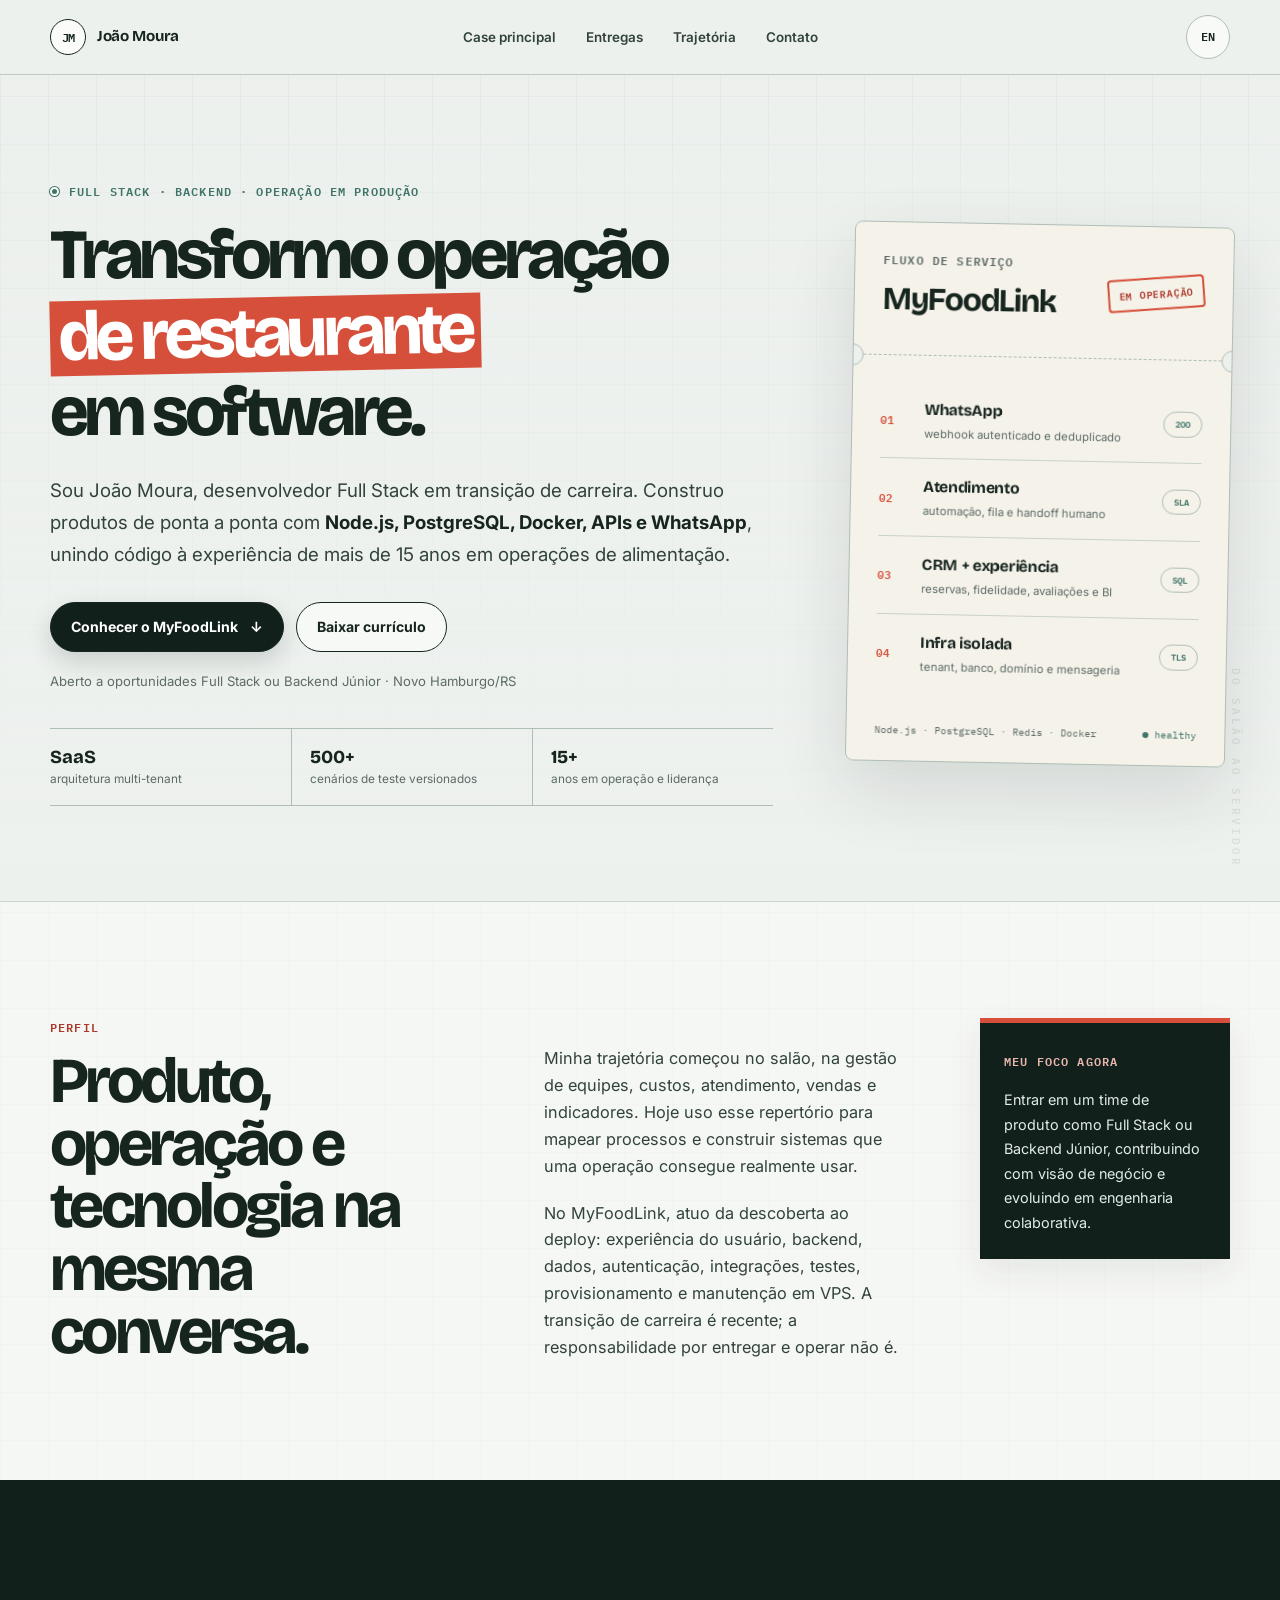
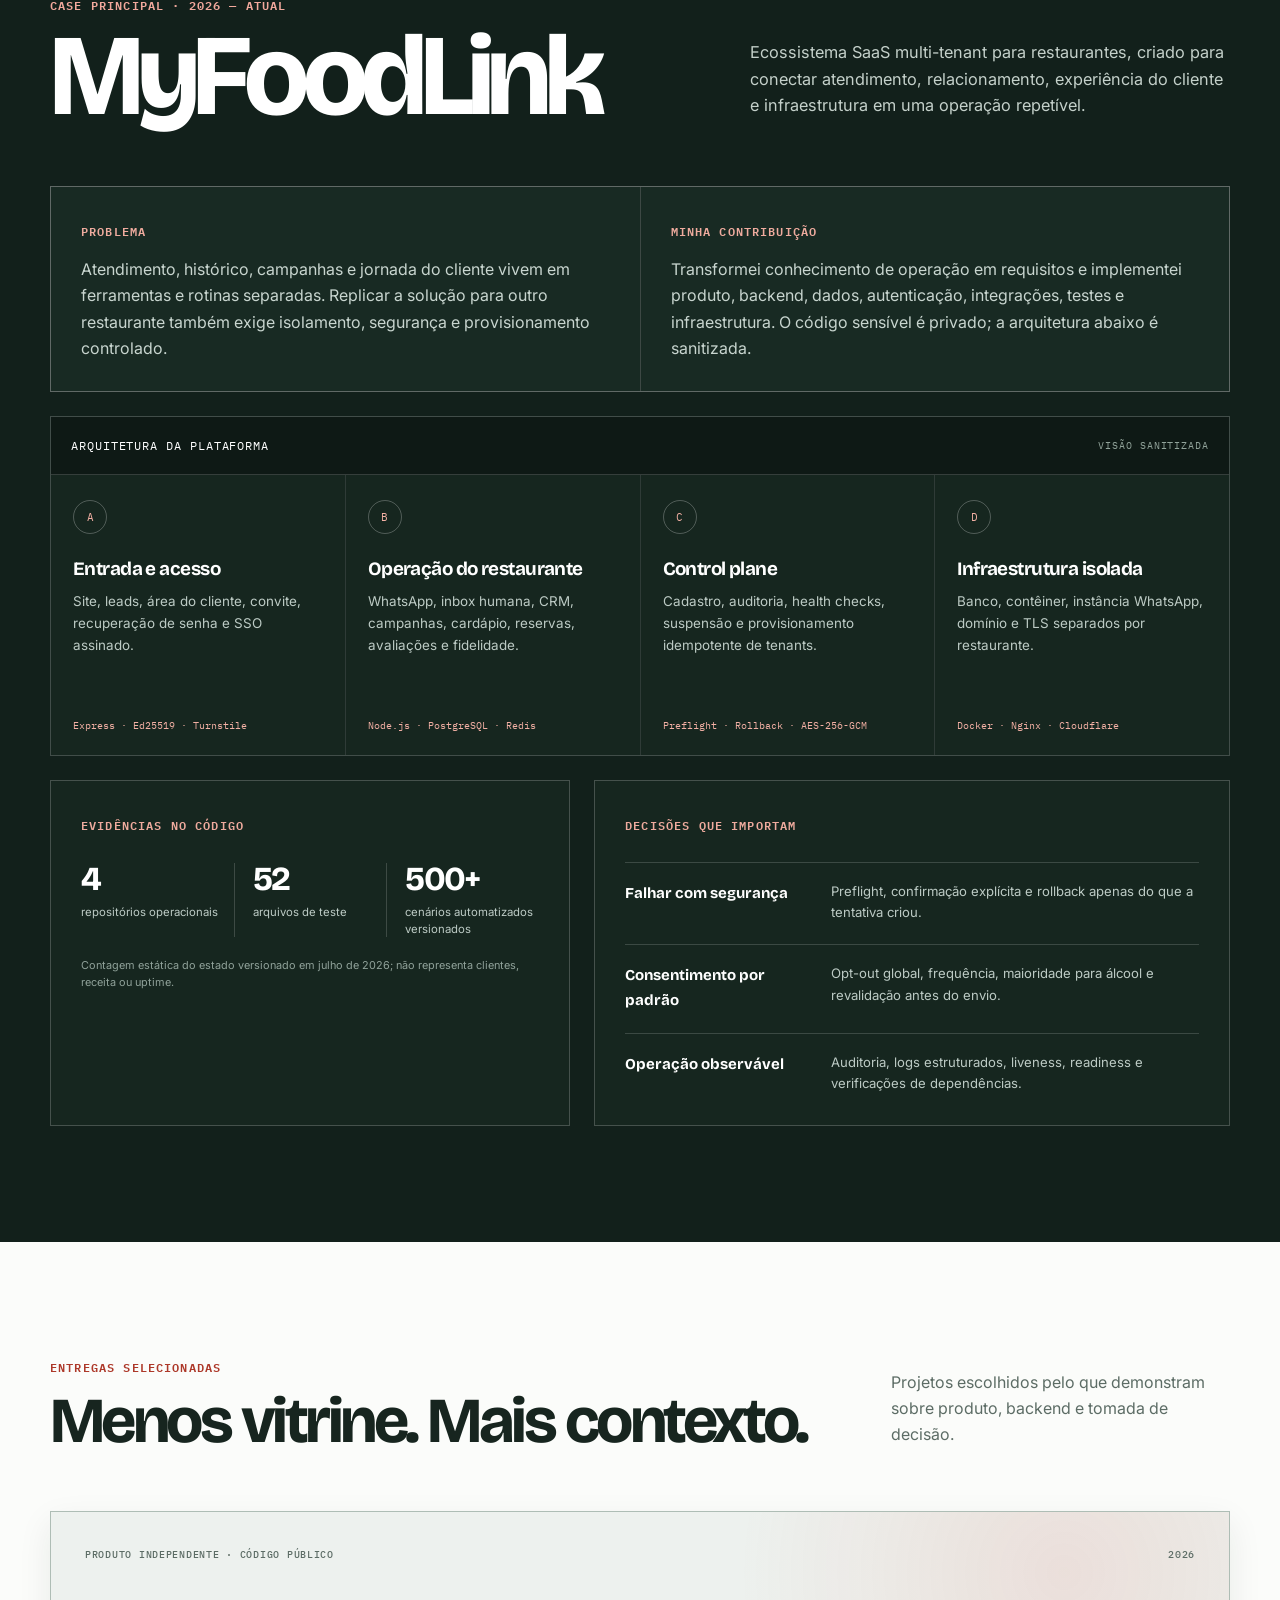
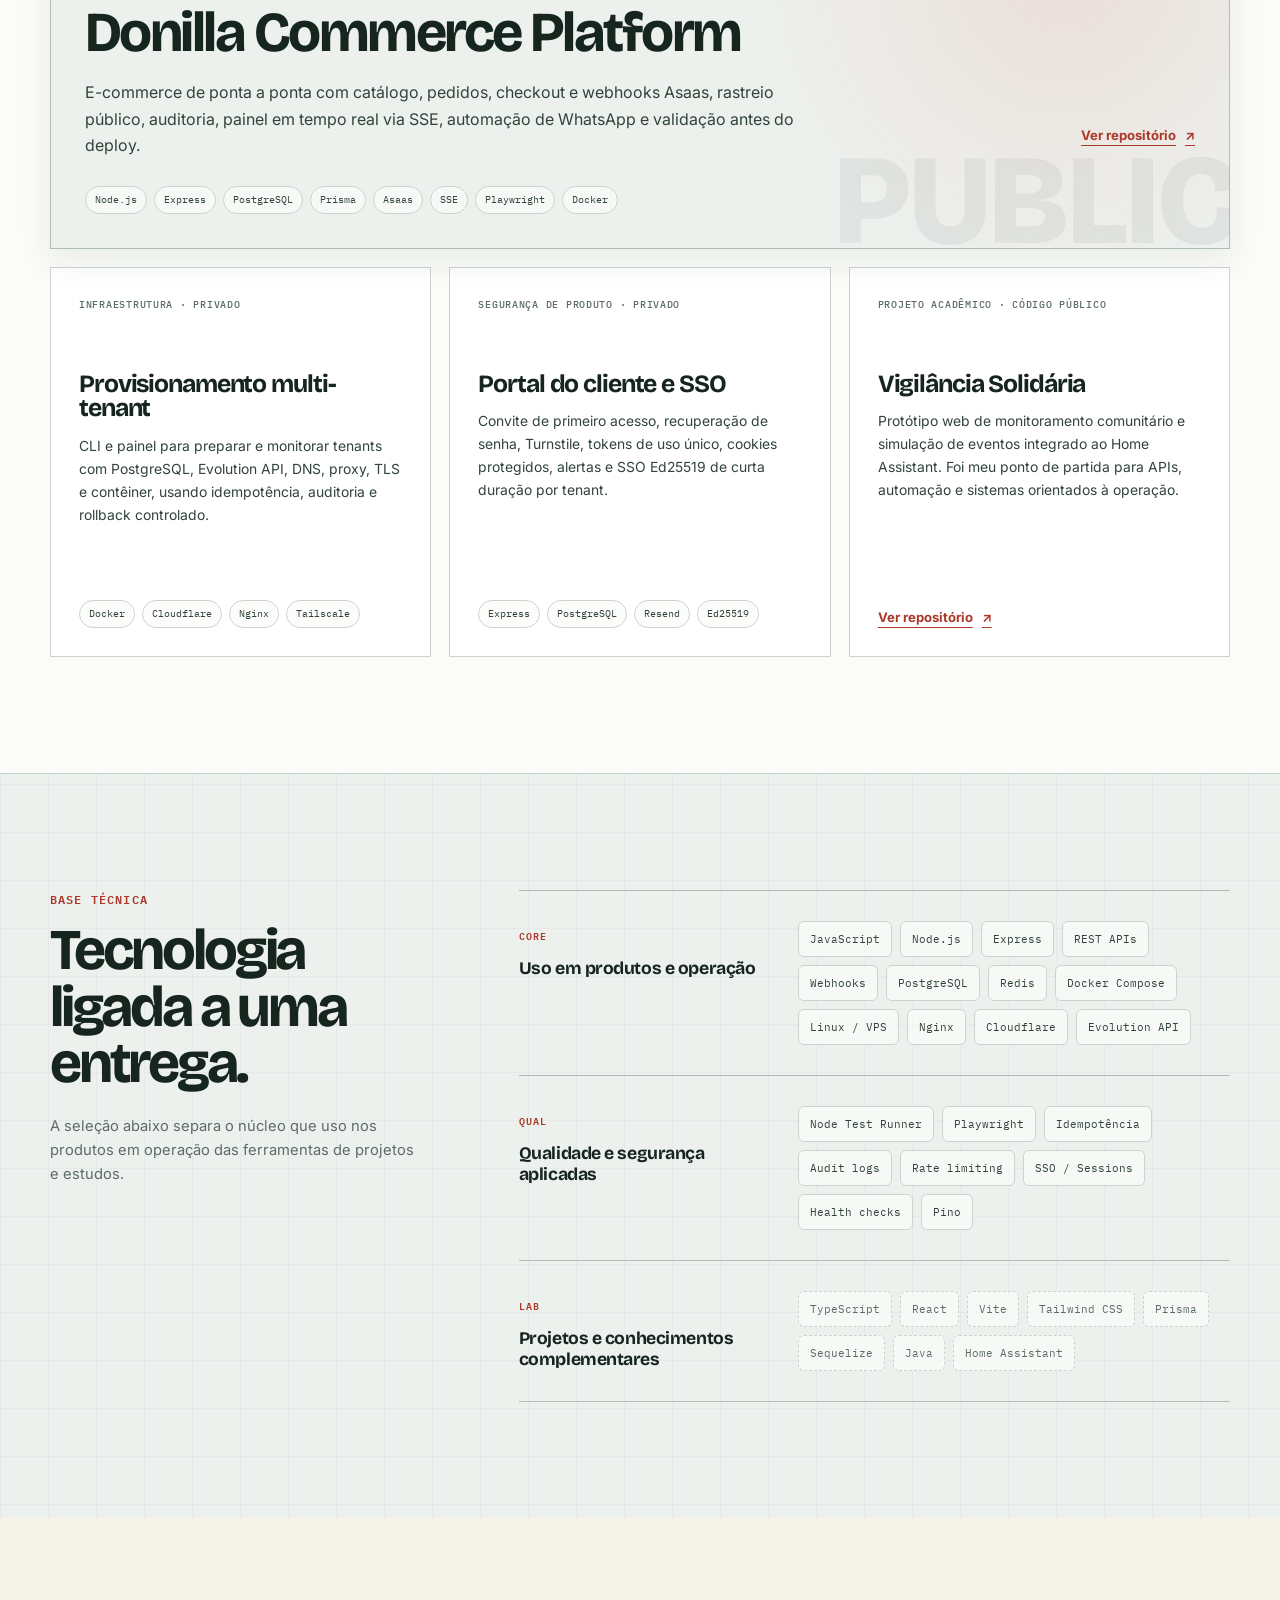
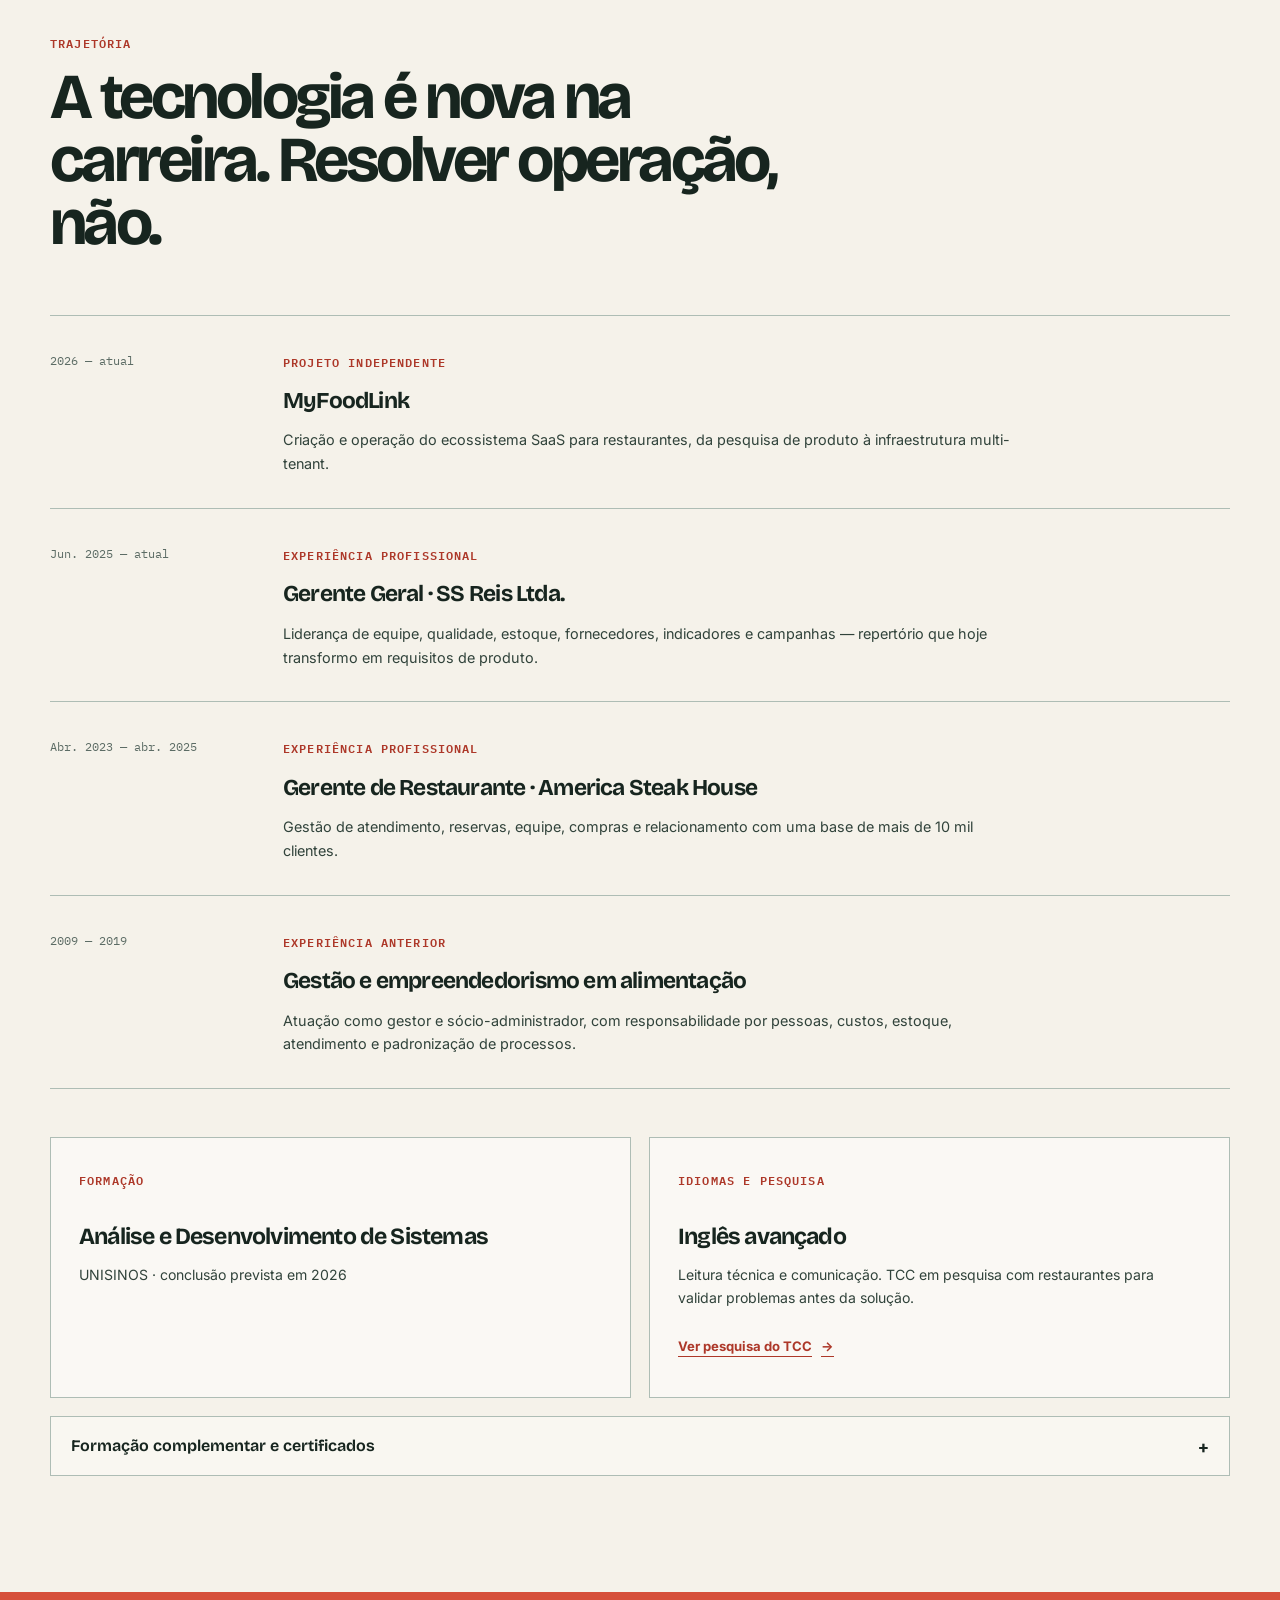
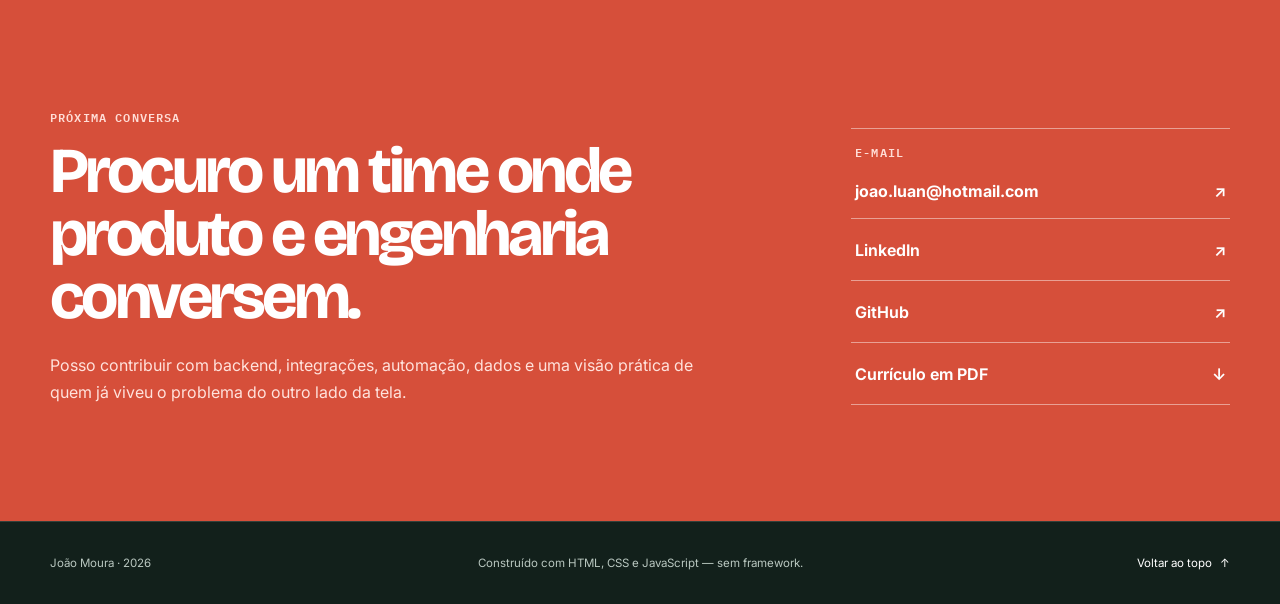
==== commit 2afdcadc: "feat: reposiciona portfolio para recrutadores" ====
--- a/index.html
+++ b/index.html
@@ -1,1852 +1,835 @@
-<!DOCTYPE html>
-<html lang="pt-BR">
-<head>
-  <meta charset="UTF-8" />
-  <meta name="viewport" content="width=device-width, initial-scale=1.0" />
-
-  <title>João Moura | Desenvolvedor Full Stack</title>
-  <meta name="description" content="Portfólio de João Moura — Desenvolvedor Full Stack focado em sistemas reais de negócio, automação, integrações, APIs, WhatsApp, Docker, PostgreSQL e deploy em VPS." />
-  <meta name="author" content="João Moura" />
-  <meta name="keywords" content="João Moura, Desenvolvedor Full Stack, Node.js, Docker, PostgreSQL, Prisma, WhatsApp Bot, Asaas, APIs REST, VPS, DevOps, Portfólio" />
-  <meta name="robots" content="index, follow" />
-  <link rel="canonical" href="https://joaomoura.dev.br/" />
-
-  <meta property="og:type" content="website" />
-  <meta property="og:locale" content="pt_BR" />
-  <meta property="og:title" content="João Moura | Desenvolvedor Full Stack" />
-  <meta property="og:description" content="Sistemas reais de negócio, automação, integrações WhatsApp, pagamentos, APIs e infraestrutura em produção." />
-  <meta property="og:url" content="https://joaomoura.dev.br/" />
-  <meta property="og:site_name" content="João Moura Portfolio" />
-  <meta property="og:image" content="https://joaomoura.dev.br/og-image.png" />
-
-  <meta name="twitter:card" content="summary_large_image" />
-  <meta name="twitter:title" content="João Moura | Desenvolvedor Full Stack" />
-  <meta name="twitter:description" content="Full Stack Developer focado em sistemas reais, automação, integrações e infraestrutura em produção." />
-  <meta name="twitter:image" content="https://joaomoura.dev.br/og-image.png" />
-
-  <meta name="theme-color" content="#090e1a" />
-
-  <link rel="preconnect" href="https://fonts.googleapis.com" />
-  <link rel="preconnect" href="https://fonts.gstatic.com" crossorigin />
-  <link href="https://fonts.googleapis.com/css2?family=Inter:wght@400;500;600;700;800&family=JetBrains+Mono:wght@400;500;700&display=swap" rel="stylesheet" />
-
-  <script type="application/ld+json">
-  {
-    "@context": "https://schema.org",
-    "@type": "Person",
-    "name": "João Moura",
-    "url": "https://joaomoura.dev.br/",
-    "email": "mailto:joao.luan@hotmail.com",
-    "jobTitle": "Desenvolvedor Full Stack",
-    "address": {
-      "@type": "PostalAddress",
-      "addressLocality": "Novo Hamburgo",
-      "addressRegion": "RS",
-      "addressCountry": "BR"
-    },
-    "sameAs": [
-      "https://github.com/joaoluan",
-      "https://www.linkedin.com/in/joão-luan-mendonca-moura-64027a245"
-    ],
-    "knowsAbout": [
-      "Node.js",
-      "Express",
-      "PostgreSQL",
-      "Prisma ORM",
-      "Docker",
-      "WhatsApp automation",
-      "REST APIs",
-      "Linux VPS",
-      "Business automation"
-    ]
-  }
-  </script>
-
-  <style>
-    :root {
-      --bg: #090e1a;
-      --bg-2: #0d1525;
-      --bg-3: #10182c;
-      --card: rgba(16, 24, 44, .92);
-      --card-2: rgba(13, 21, 37, .74);
-      --accent: #4dffc3;
-      --accent-2: #7c6bff;
-      --warning: #ffb347;
-      --ok: #34d399;
-      --text: #ccd6f6;
-      --text-strong: #edf4ff;
-      --dim: #8892b0;
-      --muted: #5e6b86;
-      --border: rgba(77, 255, 195, .13);
-      --border-strong: rgba(77, 255, 195, .34);
-      --shadow: 0 22px 60px rgba(0, 0, 0, .34);
-      --mono: 'JetBrains Mono', monospace;
-      --sans: 'Inter', system-ui, -apple-system, BlinkMacSystemFont, 'Segoe UI', sans-serif;
-      --radius: 14px;
-      --radius-sm: 8px;
-      --max: 1120px;
-    }
-
-    *, *::before, *::after {
-      box-sizing: border-box;
-      margin: 0;
-      padding: 0;
-    }
-
-    html {
-      scroll-behavior: smooth;
-      scroll-padding-top: 86px;
-    }
-
-    body {
-      min-height: 100vh;
-      background: var(--bg);
-      color: var(--text);
-      font-family: var(--sans);
-      line-height: 1.65;
-      overflow-x: hidden;
-      text-rendering: optimizeLegibility;
-      -webkit-font-smoothing: antialiased;
-      -moz-osx-font-smoothing: grayscale;
-    }
-
-    body::after {
-      content: '';
-      position: fixed;
-      inset: 0;
-      z-index: 0;
-      pointer-events: none;
-      background-image:
-        linear-gradient(rgba(77, 255, 195, .022) 1px, transparent 1px),
-        linear-gradient(90deg, rgba(77, 255, 195, .022) 1px, transparent 1px);
-      background-size: 56px 56px;
-      mask-image: linear-gradient(to bottom, rgba(0, 0, 0, .8), rgba(0, 0, 0, .25));
-    }
-
-    a {
-      color: inherit;
-    }
-
-    button, input, textarea, select {
-      font: inherit;
-    }
-
-    .skip-link {
-      position: fixed;
-      left: 1rem;
-      top: 1rem;
-      transform: translateY(-160%);
-      z-index: 999;
-      background: var(--accent);
-      color: #061018;
-      font-family: var(--mono);
-      font-size: .8rem;
-      padding: .65rem .9rem;
-      border-radius: var(--radius-sm);
-      text-decoration: none;
-      transition: transform .2s ease;
-    }
-
-    .skip-link:focus {
-      transform: translateY(0);
-      outline: 2px solid #fff;
-      outline-offset: 2px;
-    }
-
-    .blob {
-      position: fixed;
-      z-index: 0;
-      border-radius: 50%;
-      filter: blur(120px);
-      pointer-events: none;
-      opacity: .33;
-    }
-
-    .blob-1 {
-      width: 600px;
-      height: 600px;
-      top: -230px;
-      right: -210px;
-      background: rgba(77, 255, 195, .09);
-    }
-
-    .blob-2 {
-      width: 520px;
-      height: 520px;
-      bottom: -190px;
-      left: -160px;
-      background: rgba(124, 107, 255, .08);
-    }
-
-    .wrap {
-      width: min(100% - 2rem, var(--max));
-      margin: 0 auto;
-    }
-
-    .site-header,
-    main,
-    footer {
-      position: relative;
-      z-index: 1;
-    }
-
-    .site-header {
-      position: fixed;
-      inset: 0 0 auto 0;
-      z-index: 200;
-      height: 68px;
-      border-bottom: 1px solid var(--border);
-      background: rgba(9, 14, 26, .78);
-      backdrop-filter: blur(20px) saturate(1.5);
-    }
-
-    .nav {
-      width: min(100% - 2rem, 1220px);
-      height: 100%;
-      margin: 0 auto;
-      display: flex;
-      align-items: center;
-      justify-content: space-between;
-      gap: 1.25rem;
-    }
-
-    .logo {
-      color: var(--accent);
-      font-family: var(--mono);
-      font-size: .95rem;
-      text-decoration: none;
-      white-space: nowrap;
-    }
-
-    .logo span {
-      color: var(--dim);
-    }
-
-    .nav-links {
-      display: flex;
-      align-items: center;
-      gap: 1.55rem;
-      list-style: none;
-    }
-
-    .nav-link {
-      display: inline-flex;
-      align-items: center;
-      gap: .32rem;
-      color: var(--dim);
-      font-family: var(--mono);
-      font-size: .74rem;
-      letter-spacing: .04em;
-      text-decoration: none;
-      transition: color .2s ease;
-    }
-
-    .nav-link .n {
-      color: var(--accent);
-      font-size: .68rem;
-    }
-
-    .nav-link:hover,
-    .nav-link.active {
-      color: var(--accent);
-    }
-
-    .nav-actions {
-      display: flex;
-      align-items: center;
-      gap: .55rem;
-    }
-
-    .lang-btn,
-    .menu-btn {
-      border: 1px solid var(--border);
-      background: transparent;
-      color: var(--dim);
-      border-radius: 8px;
-      cursor: pointer;
-      font-family: var(--mono);
-      transition: color .2s ease, border-color .2s ease, background .2s ease;
-    }
-
-    .lang-btn {
-      min-width: 46px;
-      padding: .32rem .62rem;
-      font-size: .72rem;
-    }
-
-    .menu-btn {
-      display: none;
-      width: 42px;
-      height: 36px;
-      align-items: center;
-      justify-content: center;
-      font-size: 1.05rem;
-    }
-
-    .lang-btn:hover,
-    .menu-btn:hover {
-      color: var(--accent);
-      border-color: var(--border-strong);
-      background: rgba(77, 255, 195, .05);
-    }
-
-    .hero {
-      min-height: 100vh;
-      display: flex;
-      align-items: center;
-      padding: 118px 0 72px;
-    }
-
-    .hero-grid {
-      display: grid;
-      grid-template-columns: minmax(0, 1fr) 340px;
-      gap: clamp(2rem, 6vw, 5rem);
-      align-items: center;
-    }
-
-    .eyebrow {
-      display: inline-flex;
-      align-items: center;
-      gap: .5rem;
-      color: var(--accent);
-      font-family: var(--mono);
-      font-size: .88rem;
-      margin-bottom: 1rem;
-    }
-
-    .eyebrow::before {
-      content: '';
-      width: 28px;
-      height: 1px;
-      background: var(--accent);
-    }
-
-    .hero h1 {
-      max-width: 820px;
-      color: var(--text-strong);
-      font-size: clamp(2.4rem, 8vw, 5.4rem);
-      font-weight: 800;
-      line-height: 1.02;
-      letter-spacing: -0.035em;
-      margin-bottom: 1rem;
-      text-wrap: balance;
-    }
-
-    .hero-title-line {
-      display: block;
-      color: var(--dim);
-      margin-top: .18rem;
-      line-height: 1.05;
-    }
-
-    .hero-desc {
-      max-width: 690px;
-      color: var(--dim);
-      font-size: clamp(.98rem, 1.5vw, 1.08rem);
-      line-height: 1.85;
-      margin-bottom: 2rem;
-    }
-
-    .hero-desc strong,
-    .rich strong {
-      color: var(--accent);
-      font-weight: 700;
-    }
-
-    .cta-row {
-      display: flex;
-      flex-wrap: wrap;
-      gap: .85rem;
-      align-items: center;
-    }
-
-    .btn {
-      display: inline-flex;
-      align-items: center;
-      justify-content: center;
-      gap: .5rem;
-      min-height: 43px;
-      padding: .7rem 1.15rem;
-      border-radius: 10px;
-      font-family: var(--mono);
-      font-size: .78rem;
-      text-decoration: none;
-      cursor: pointer;
-      transition: transform .2s ease, border-color .2s ease, background .2s ease, color .2s ease, box-shadow .2s ease;
-    }
-
-    .btn-primary {
-      border: 1.5px solid var(--accent);
-      color: var(--accent);
-      background: rgba(77, 255, 195, .04);
-    }
-
-    .btn-primary:hover {
-      transform: translateY(-2px);
-      background: rgba(77, 255, 195, .09);
-      box-shadow: 0 10px 28px rgba(77, 255, 195, .08);
-    }
-
-    .btn-ghost {
-      border: 1.5px solid rgba(255, 255, 255, .1);
-      color: var(--dim);
-      background: transparent;
-    }
-
-    .btn-ghost:hover {
-      transform: translateY(-2px);
-      border-color: rgba(255, 255, 255, .22);
-      color: var(--text-strong);
-    }
-
-    .hero-card {
-      background: linear-gradient(180deg, rgba(16, 24, 44, .94), rgba(13, 21, 37, .86));
-      border: 1px solid var(--border);
-      border-radius: 22px;
-      box-shadow: var(--shadow);
-      padding: 1.35rem;
-    }
-
-    .terminal-top {
-      display: flex;
-      gap: .42rem;
-      margin-bottom: 1rem;
-    }
-
-    .dot {
-      width: 10px;
-      height: 10px;
-      border-radius: 50%;
-      background: rgba(255, 255, 255, .18);
-    }
-
-    .terminal {
-      font-family: var(--mono);
-      font-size: .74rem;
-      line-height: 1.8;
-      color: var(--dim);
-    }
-
-    .terminal .cmd {
-      color: var(--accent);
-    }
-
-    .terminal .value {
-      color: var(--text-strong);
-    }
-
-    .terminal .comment {
-      color: var(--muted);
-    }
-
-    .proof-strip {
-      display: grid;
-      grid-template-columns: repeat(4, 1fr);
-      gap: .85rem;
-      margin-top: 2rem;
-    }
-
-    .proof {
-      min-height: 96px;
-      padding: 1rem;
-      border: 1px solid var(--border);
-      background: rgba(16, 24, 44, .58);
-      border-radius: var(--radius);
-    }
-
-    .proof strong {
-      display: block;
-      color: var(--text-strong);
-      font-family: var(--mono);
-      font-size: 1rem;
-      margin-bottom: .2rem;
-    }
-
-    .proof span {
-      display: block;
-      color: var(--dim);
-      font-size: .82rem;
-      line-height: 1.45;
-    }
-
-    section {
-      padding: 96px 0;
-    }
-
-    .section-label {
-      display: flex;
-      align-items: center;
-      gap: 1rem;
-      margin-bottom: 2.4rem;
-    }
-
-    .section-label h2 {
-      color: var(--text-strong);
-      font-size: clamp(1.35rem, 3vw, 1.9rem);
-      font-weight: 800;
-      white-space: nowrap;
-      line-height: 1.15;
-      letter-spacing: -0.02em;
-    }
-
-    .section-label .n {
-      margin-right: .24rem;
-      color: var(--accent);
-      font-family: var(--mono);
-      font-size: .82em;
-      font-weight: 500;
-    }
-
-    .section-label::after {
-      content: '';
-      flex: 1;
-      height: 1px;
-      background: var(--border);
-    }
-
-    .about-grid {
-      display: grid;
-      grid-template-columns: minmax(0, 1fr) 320px;
-      gap: clamp(2rem, 6vw, 4rem);
-      align-items: start;
-    }
-
-    .rich p {
-      color: var(--dim);
-      font-size: .98rem;
-      line-height: 1.9;
-      margin-bottom: 1rem;
-    }
-
-    .side-card {
-      position: sticky;
-      top: 88px;
-      border: 1px solid var(--border);
-      background: var(--card);
-      border-radius: var(--radius);
-      padding: 1.1rem;
-      box-shadow: 0 16px 38px rgba(0, 0, 0, .18);
-    }
-
-    .info-row {
-      display: flex;
-      gap: .7rem;
-      padding: .72rem 0;
-      border-bottom: 1px solid var(--border);
-      color: var(--dim);
-      font-family: var(--mono);
-      font-size: .76rem;
-      line-height: 1.5;
-    }
-
-    .info-row:last-child {
-      border-bottom: 0;
-    }
-
-    .info-row .icon {
-      flex: 0 0 auto;
-      color: var(--accent);
-    }
-
-    .info-row a {
-      color: var(--accent);
-      text-decoration: none;
-      word-break: break-word;
-    }
-
-    .info-row a:hover {
-      text-decoration: underline;
-    }
-
-    .highlight-box {
-      margin-top: 1.5rem;
-      padding: 1rem;
-      border: 1px dashed rgba(77, 255, 195, .22);
-      background: rgba(77, 255, 195, .045);
-      border-radius: var(--radius);
-      color: var(--dim);
-      font-size: .92rem;
-      line-height: 1.75;
-    }
-
-    .skills-section {
-      background: linear-gradient(to bottom, transparent, rgba(13, 21, 37, .58), transparent);
-    }
-
-    .skills-grid {
-      display: grid;
-      grid-template-columns: repeat(3, 1fr);
-      gap: 1rem;
-    }
-
-    .skill-card,
-    .project-card,
-    .cert-card,
-    .case-card {
-      border: 1px solid var(--border);
-      background: var(--card);
-      border-radius: var(--radius);
-      transition: transform .22s ease, border-color .22s ease, box-shadow .22s ease;
-    }
-
-    .skill-card {
-      padding: 1.25rem;
-    }
-
-    .skill-card:hover,
-    .project-card:hover,
-    .cert-card:hover,
-    .case-card:hover {
-      transform: translateY(-4px);
-      border-color: var(--border-strong);
-      box-shadow: 0 18px 44px rgba(0, 0, 0, .24);
-    }
-
-    .skill-card h3 {
-      margin-bottom: .9rem;
-      color: var(--accent);
-      font-family: var(--mono);
-      font-size: .72rem;
-      letter-spacing: .11em;
-      text-transform: uppercase;
-    }
-
-    .tags {
-      display: flex;
-      flex-wrap: wrap;
-      gap: .42rem;
-    }
-
-    .tag {
-      display: inline-flex;
-      align-items: center;
-      padding: .28rem .58rem;
-      border: 1px solid rgba(77, 255, 195, .13);
-      background: rgba(77, 255, 195, .055);
-      border-radius: 6px;
-      color: var(--text);
-      font-family: var(--mono);
-      font-size: .68rem;
-      line-height: 1.25;
-    }
-
-    .tag.learning {
-      color: #d7d1ff;
-      border-color: rgba(124, 107, 255, .26);
-      background: rgba(124, 107, 255, .07);
-    }
-
-    .subsection-title {
-      display: flex;
-      align-items: center;
-      gap: .7rem;
-      margin: 2.7rem 0 1.1rem;
-      color: var(--dim);
-      font-family: var(--mono);
-      font-size: .76rem;
-      letter-spacing: .11em;
-      text-transform: uppercase;
-    }
-
-    .subsection-title:first-of-type {
-      margin-top: 0;
-    }
-
-    .subsection-title::after {
-      content: '';
-      flex: 1;
-      height: 1px;
-      background: var(--border);
-    }
-
-    .case-card {
-      overflow: hidden;
-      border-color: var(--border-strong);
-      background: linear-gradient(135deg, rgba(16, 24, 44, .96), rgba(13, 21, 37, .92));
-    }
-
-    .case-grid {
-      display: grid;
-      grid-template-columns: 1.15fr .85fr;
-    }
-
-    .case-main,
-    .case-aside {
-      padding: clamp(1.25rem, 3vw, 2.1rem);
-    }
-
-    .case-main {
-      border-right: 1px solid var(--border);
-    }
-
-    .card-top {
-      display: flex;
-      align-items: flex-start;
-      justify-content: space-between;
-      gap: 1rem;
-      margin-bottom: 1rem;
-    }
-
-    .project-icon {
-      font-size: 2rem;
-      line-height: 1;
-    }
-
-    .badges {
-      display: flex;
-      flex-wrap: wrap;
-      justify-content: flex-end;
-      gap: .38rem;
-    }
-
-    .badge {
-      display: inline-flex;
-      align-items: center;
-      border-radius: 999px;
-      padding: .2rem .5rem;
-      font-family: var(--mono);
-      font-size: .6rem;
-      font-weight: 700;
-      line-height: 1.25;
-      letter-spacing: .04em;
-      text-transform: uppercase;
-      white-space: nowrap;
-    }
-
-    .badge.live {
-      color: var(--accent);
-      border: 1px solid rgba(77, 255, 195, .24);
-      background: rgba(77, 255, 195, .08);
-    }
-
-    .badge.private {
-      color: var(--warning);
-      border: 1px solid rgba(255, 179, 71, .22);
-      background: rgba(255, 179, 71, .08);
-    }
-
-    .badge.stack {
-      color: #d7d1ff;
-      border: 1px solid rgba(124, 107, 255, .23);
-      background: rgba(124, 107, 255, .08);
-    }
-
-    .badge.ok {
-      color: var(--ok);
-      border: 1px solid rgba(52, 211, 153, .21);
-      background: rgba(52, 211, 153, .075);
-    }
-
-    .project-title {
-      color: var(--text-strong);
-      font-size: 1.1rem;
-      font-weight: 800;
-      line-height: 1.3;
-      margin-bottom: .55rem;
-      letter-spacing: -0.02em;
-    }
-
-    .case-card .project-title {
-      font-size: clamp(1.3rem, 2.6vw, 1.7rem);
-      line-height: 1.15;
-    }
-
-    .project-desc {
-      color: var(--dim);
-      font-size: .9rem;
-      line-height: 1.78;
-    }
-
-    .case-blocks {
-      display: grid;
-      grid-template-columns: repeat(2, 1fr);
-      gap: .8rem;
-      margin-top: 1.2rem;
-    }
-
-    .case-block {
-      padding: .9rem;
-      border: 1px solid var(--border);
-      border-radius: var(--radius-sm);
-      background: rgba(9, 14, 26, .32);
-    }
-
-    .case-block h4,
-    .case-aside h4 {
-      color: var(--accent);
-      font-family: var(--mono);
-      font-size: .68rem;
-      letter-spacing: .1em;
-      text-transform: uppercase;
-      margin-bottom: .45rem;
-    }
-
-    .case-block p {
-      color: var(--dim);
-      font-size: .82rem;
-      line-height: 1.65;
-    }
-
-    .feature-list {
-      display: grid;
-      gap: .55rem;
-      margin-bottom: 1.1rem;
-      list-style: none;
-    }
-
-    .feature-list li {
-      display: flex;
-      gap: .5rem;
-      color: var(--dim);
-      font-size: .84rem;
-      line-height: 1.58;
-    }
-
-    .feature-list li::before {
-      content: '▸';
-      flex: 0 0 auto;
-      color: var(--accent);
-      margin-top: .02rem;
-    }
-
-    .stack-row {
-      display: flex;
-      flex-wrap: wrap;
-      gap: .34rem;
-      margin-top: 1rem;
-    }
-
-    .stack-item {
-      display: inline-flex;
-      padding: .18rem .45rem;
-      border-radius: 4px;
-      background: rgba(255, 255, 255, .04);
-      color: var(--dim);
-      font-family: var(--mono);
-      font-size: .66rem;
-      line-height: 1.35;
-    }
-
-    .project-links {
-      display: flex;
-      flex-wrap: wrap;
-      gap: .65rem;
-      margin-top: 1.15rem;
-    }
-
-    .project-link {
-      display: inline-flex;
-      align-items: center;
-      gap: .28rem;
-      color: var(--dim);
-      border-bottom: 1px solid transparent;
-      font-family: var(--mono);
-      font-size: .72rem;
-      text-decoration: none;
-      transition: color .2s ease, border-color .2s ease;
-    }
-
-    .project-link:hover {
-      color: var(--accent);
-      border-color: var(--accent);
-    }
-
-    .projects-grid {
-      display: grid;
-      grid-template-columns: repeat(3, 1fr);
-      gap: 1rem;
-    }
-
-    .project-card {
-      position: relative;
-      display: flex;
-      min-height: 100%;
-      flex-direction: column;
-      padding: 1.3rem;
-      overflow: hidden;
-    }
-
-    .project-card::before {
-      content: '';
-      position: absolute;
-      inset: 0 0 auto 0;
-      height: 2px;
-      background: linear-gradient(90deg, var(--accent), transparent);
-      opacity: 0;
-      transition: opacity .2s ease;
-    }
-
-    .project-card.private-card::before {
-      background: linear-gradient(90deg, var(--warning), transparent);
-    }
-
-    .project-card:hover::before {
-      opacity: 1;
-    }
-
-    .project-card.private-card {
-      border-color: rgba(255, 179, 71, .14);
-    }
-
-    .project-card.private-card:hover {
-      border-color: rgba(255, 179, 71, .36);
-    }
-
-    .private-note {
-      display: flex;
-      align-items: flex-start;
-      gap: .5rem;
-      margin-top: auto;
-      padding: .55rem .65rem;
-      border: 1px dashed rgba(255, 179, 71, .2);
-      border-radius: 8px;
-      background: rgba(255, 179, 71, .045);
-      color: rgba(255, 179, 71, .78);
-      font-family: var(--mono);
-      font-size: .68rem;
-      line-height: 1.55;
-    }
-
-    .cert-grid {
-      display: grid;
-      grid-template-columns: repeat(3, 1fr);
-      gap: .85rem;
-    }
-
-    .cert-card {
-      display: flex;
-      gap: .78rem;
-      align-items: flex-start;
-      padding: 1rem;
-      color: inherit;
-      text-decoration: none;
-    }
-
-    .cert-card:hover {
-      transform: translateX(4px);
-    }
-
-    .cert-icon {
-      flex: 0 0 auto;
-      font-size: 1.35rem;
-      line-height: 1;
-      margin-top: .15rem;
-    }
-
-    .cert-title {
-      color: var(--text-strong);
-      font-size: .86rem;
-      font-weight: 700;
-      line-height: 1.4;
-      margin-bottom: .2rem;
-    }
-
-    .cert-meta {
-      display: block;
-      color: var(--dim);
-      font-family: var(--mono);
-      font-size: .68rem;
-      line-height: 1.45;
-    }
-
-    .contact {
-      padding-bottom: 132px;
-      text-align: center;
-    }
-
-    .contact-box {
-      max-width: 700px;
-      margin: 0 auto;
-    }
-
-    .contact-small {
-      color: var(--accent);
-      font-family: var(--mono);
-      font-size: .86rem;
-      margin-bottom: .95rem;
-    }
-
-    .contact h2 {
-      color: var(--text-strong);
-      font-size: clamp(2rem, 5vw, 3.2rem);
-      line-height: 1.05;
-      font-weight: 800;
-      letter-spacing: -.04em;
-      margin-bottom: 1rem;
-    }
-
-    .contact p {
-      color: var(--dim);
-      font-size: .98rem;
-      line-height: 1.85;
-      margin-bottom: 2rem;
-    }
-
-    .footer {
-      border-top: 1px solid var(--border);
-      padding: 1.25rem 0;
-      color: var(--dim);
-      font-family: var(--mono);
-      font-size: .72rem;
-    }
-
-    .footer .wrap {
-      display: flex;
-      align-items: center;
-      justify-content: space-between;
-      gap: 1rem;
-      flex-wrap: wrap;
-    }
-
-    .footer a {
-      color: var(--accent);
-      text-decoration: none;
-    }
-
-    .footer a:hover {
-      text-decoration: underline;
-    }
-
-    .reveal {
-      opacity: 0;
-      transform: translateY(22px);
-      transition: opacity .55s ease, transform .55s ease;
-    }
-
-    .reveal.visible {
-      opacity: 1;
-      transform: none;
-    }
-
-    @media (prefers-reduced-motion: reduce) {
-      html {
-        scroll-behavior: auto;
-      }
-
-      *, *::before, *::after {
-        animation-duration: .001ms !important;
-        animation-iteration-count: 1 !important;
-        scroll-behavior: auto !important;
-        transition-duration: .001ms !important;
-      }
-    }
-
-    @media (max-width: 980px) {
-      .hero-grid,
-      .about-grid,
-      .case-grid {
-        grid-template-columns: 1fr;
-      }
-
-      .case-main {
-        border-right: 0;
-        border-bottom: 1px solid var(--border);
-      }
-
-      .hero-card,
-      .side-card {
-        position: static;
-      }
-
-      .proof-strip,
-      .skills-grid,
-      .projects-grid,
-      .cert-grid {
-        grid-template-columns: repeat(2, 1fr);
-      }
-    }
-
-    @media (max-width: 760px) {
-      .site-header {
-        height: 64px;
-      }
-
-      .nav-links {
-        position: fixed;
-        inset: 64px 0 auto 0;
-        display: none;
-        flex-direction: column;
-        align-items: stretch;
-        gap: 0;
-        padding: .75rem 1rem 1rem;
-        border-bottom: 1px solid var(--border);
-        background: rgba(9, 14, 26, .96);
-        backdrop-filter: blur(20px);
-      }
-
-      .nav-links.open {
-        display: flex;
-      }
-
-      .nav-links li {
-        border-bottom: 1px solid rgba(77, 255, 195, .08);
-      }
-
-      .nav-links li:last-child {
-        border-bottom: 0;
-      }
-
-      .nav-link {
-        width: 100%;
-        padding: .92rem .25rem;
-      }
-
-      .menu-btn {
-        display: inline-flex;
-      }
-
-      .hero {
-        padding-top: 104px;
-      }
-
-      .hero h1 {
-        font-size: clamp(2.15rem, 12vw, 3.6rem);
-        line-height: 1.04;
-        letter-spacing: -0.03em;
-      }
-
-      .section-label h2 {
-        font-size: clamp(1.2rem, 5vw, 1.6rem);
-        white-space: normal;
-        line-height: 1.2;
-      }
-
-      .hero-desc {
-        font-size: .95rem;
-      }
-
-      .proof-strip,
-      .skills-grid,
-      .projects-grid,
-      .cert-grid,
-      .case-blocks {
-        grid-template-columns: 1fr;
-      }
-
-      .section-label::after {
-        min-width: 45px;
-      }
-    }
-  </style>
-</head>
-
-<body>
-  <a class="skip-link" href="#conteudo">Pular para o conteúdo</a>
-  <div class="blob blob-1" aria-hidden="true"></div>
-  <div class="blob blob-2" aria-hidden="true"></div>
-
-  <header class="site-header">
-    <nav class="nav" aria-label="Navegação principal">
-      <a href="#hero" class="logo" aria-label="Ir para o início">joão<span>.dev</span></a>
-
-      <ul class="nav-links" id="navLinks">
-        <li><a href="#sobre" class="nav-link"><span class="n">01.</span><span data-i18n="nav.about">Sobre</span></a></li>
-        <li><a href="#habilidades" class="nav-link"><span class="n">02.</span><span data-i18n="nav.skills">Habilidades</span></a></li>
-        <li><a href="#projetos" class="nav-link"><span class="n">03.</span><span data-i18n="nav.projects">Projetos</span></a></li>
-        <li><a href="#certificados" class="nav-link"><span class="n">04.</span><span data-i18n="nav.certs">Certificados</span></a></li>
-        <li><a href="#contato" class="nav-link"><span class="n">05.</span><span data-i18n="nav.contact">Contato</span></a></li>
-      </ul>
-
-      <div class="nav-actions">
-        <button class="lang-btn" id="langBtn" type="button" aria-label="Change language">EN</button>
-        <button class="menu-btn" id="menuBtn" type="button" aria-label="Abrir menu" aria-expanded="false" aria-controls="navLinks">☰</button>
-      </div>
-    </nav>
-  </header>
-
-  <main id="conteudo">
-    <section class="hero" id="hero">
-      <div class="wrap hero-grid">
-        <div class="reveal">
-          <p class="eyebrow" data-i18n="hero.eyebrow">Olá, me chamo João Moura</p>
-          <h1>
-            <span data-i18n="hero.h1a">Desenvolvedor Full Stack.</span>
-            <span class="hero-title-line" data-i18n="hero.h1b">Sistemas reais para negócios reais.</span>
-          </h1>
-          <p class="hero-desc" data-i18n-html="hero.desc">
-            Construo APIs, painéis administrativos, bots de WhatsApp, integrações com pagamento e deploys em VPS usando <strong>Node.js, Docker, PostgreSQL, Prisma e Linux</strong>. Trago 15+ anos de experiência em operação, liderança e indicadores no setor de alimentação — por isso desenvolvo pensando no problema real do negócio, não só no código.
-          </p>
-          <div class="cta-row">
-            <a href="#projetos" class="btn btn-primary" data-i18n="hero.ctaProjects">Ver projetos →</a>
-            <a href="pesquisa.html" class="btn btn-primary">🍽 Pesquisa TCC</a>
-            <a href="curriculo-joao-moura-pt.pdf" id="cvLink" class="btn btn-ghost" download data-i18n="hero.ctaCv">📄 Baixar CV PT-BR</a>
-            <a href="https://github.com/joaoluan" target="_blank" rel="noopener noreferrer" class="btn btn-ghost">GitHub ↗</a>
-          </div>
-
-          <div class="proof-strip" aria-label="Destaques profissionais">
-            <div class="proof"><strong data-i18n="proof.p1n">Produção</strong><span data-i18n="proof.p1d">Sistema real rodando em VPS com Docker</span></div>
-            <div class="proof"><strong>15+</strong><span data-i18n="proof.p2d">anos em liderança, operação e indicadores</span></div>
-            <div class="proof"><strong data-i18n="proof.p3n">Integrações</strong><span data-i18n="proof.p3d">WhatsApp, Asaas, webhooks e automações</span></div>
-            <div class="proof"><strong>C1</strong><span data-i18n="proof.p4d">inglês avançado para documentação e comunicação</span></div>
-          </div>
-        </div>
-
-        <aside class="hero-card reveal" aria-label="Resumo técnico">
-          <div class="terminal-top" aria-hidden="true"><span class="dot"></span><span class="dot"></span><span class="dot"></span></div>
-          <div class="terminal">
-            <div><span class="cmd">$</span> whoami</div>
-            <div class="value">joao_moura</div>
-            <div><span class="cmd">$</span> focus</div>
-            <div class="value" data-i18n="terminal.focus">fullstack + automação + negócio</div>
-            <div><span class="cmd">$</span> production</div>
-            <div class="value">donilla-app · docker · vps</div>
-            <div><span class="cmd">$</span> stack</div>
-            <div class="value">node · postgres · prisma · whatsapp</div>
-            <div class="comment" data-i18n="terminal.comment"># resolvendo problema real, não só fazendo tela bonita</div>
-          </div>
-        </aside>
-      </div>
-    </section>
-
-    <section id="sobre">
-      <div class="wrap">
-        <div class="section-label reveal"><h2><span class="n">01.</span><span data-i18n="about.title">Sobre mim</span></h2></div>
-        <div class="about-grid">
-          <div class="rich reveal">
-            <p data-i18n-html="about.p1">Sou João Moura, de Novo Hamburgo/RS. Tecnologia sempre foi minha maior paixão. Hoje, transformo essa paixão em carreira como <strong>desenvolvedor full stack</strong>, com foco em sistemas úteis, integrações e automações que resolvem problemas de operação.</p>
-            <p data-i18n-html="about.p2">Minha principal vitrine técnica é a <strong>Donilla</strong>, uma loja online própria com backend Node.js, checkout Asaas, bot de WhatsApp, painel administrativo, eventos em tempo real via SSE, auditoria de pedidos e deploy em VPS com Docker. É um sistema real, criado para um negócio real.</p>
-            <p data-i18n-html="about.p3">O que me diferencia é a combinação entre código e vivência prática: depois de 15+ anos gerenciando equipes, custos, atendimento, vendas e indicadores no setor de alimentação, eu entendo o impacto do software na ponta. Sei conversar com usuários, levantar problema, priorizar entrega e traduzir necessidade operacional em solução técnica.</p>
-            <div class="highlight-box" data-i18n-html="about.highlight">Meu posicionamento: <strong>não sou só um estudante fazendo projetos; eu construo sistemas reais para operação real.</strong></div>
-          </div>
-
-          <aside class="side-card reveal" aria-label="Dados de contato e perfil">
-            <div class="info-row"><span class="icon">📍</span><span>Novo Hamburgo, RS · Brasil</span></div>
-            <div class="info-row"><span class="icon">🎓</span><span data-i18n="about.infoStudy">ADS · UNISINOS · 2026</span></div>
-            <div class="info-row"><span class="icon">🌐</span><span data-i18n="about.infoEnglish">Inglês C1 · Avançado</span></div>
-            <div class="info-row"><span class="icon">🚀</span><span><span data-i18n="about.infoLive">Sistema em produção:</span> <a href="https://github.com/joaoluan/donilla-app" target="_blank" rel="noopener noreferrer">donilla-app</a></span></div>
-            <div class="info-row"><span class="icon">🐙</span><a href="https://github.com/joaoluan" target="_blank" rel="noopener noreferrer">github.com/joaoluan</a></div>
-            <div class="info-row"><span class="icon">💼</span><a href="https://www.linkedin.com/in/joão-luan-mendonca-moura-64027a245" target="_blank" rel="noopener noreferrer">LinkedIn</a></div>
-            <div class="info-row"><span class="icon">✉️</span><a href="mailto:joao.luan@hotmail.com">joao.luan@hotmail.com</a></div>
-          </aside>
-        </div>
-      </div>
-    </section>
-
-    <section id="habilidades" class="skills-section">
-      <div class="wrap">
-        <div class="section-label reveal"><h2><span class="n">02.</span><span data-i18n="skills.title">Stack real que uso</span></h2></div>
-        <div class="skills-grid" id="skillsGrid"></div>
-      </div>
-    </section>
-
-    <section id="projetos">
-      <div class="wrap">
-        <div class="section-label reveal"><h2><span class="n">03.</span><span data-i18n="projects.title">Projetos</span></h2></div>
-
-        <div class="subsection-title reveal"><span data-i18n="projects.mainLabel">⭐ Case principal em produção</span></div>
-        <article class="case-card reveal" id="mainCase"></article>
-
-        <div class="subsection-title reveal"><span data-i18n="projects.realLabel">🧠 Projetos aplicados a negócios reais</span></div>
-        <div class="projects-grid" id="realProjectsGrid"></div>
-
-        <div class="subsection-title reveal"><span data-i18n="projects.publicLabel">🟢 Projetos públicos e acadêmicos</span></div>
-        <div class="projects-grid" id="publicProjectsGrid"></div>
-      </div>
-    </section>
-
-    <section id="certificados">
-      <div class="wrap">
-        <div class="section-label reveal"><h2><span class="n">04.</span><span data-i18n="certs.title">Certificados</span></h2></div>
-        <div class="cert-grid" id="certGrid"></div>
-      </div>
-    </section>
-
-    <section id="contato" class="contact">
-      <div class="wrap contact-box">
-        <p class="contact-small reveal" data-i18n="contact.small">05. Vamos conversar?</p>
-        <h2 class="reveal" data-i18n="contact.title">Busco oportunidade como Full Stack Júnior ou Estágio.</h2>
-        <p class="reveal" data-i18n-html="contact.desc">Tenho interesse em times que valorizem <strong>backend, integrações, automação, dados, produto e operação</strong>. Já coloquei sistema real em produção e trago uma visão forte de negócio, principalmente para restaurantes, vendas, atendimento e processos internos.</p>
-        <div class="cta-row reveal" style="justify-content:center">
-          <a href="mailto:joao.luan@hotmail.com" class="btn btn-primary" data-i18n="contact.email">✉️ Enviar e-mail</a>
-          <a href="https://www.linkedin.com/in/joão-luan-mendonca-moura-64027a245" target="_blank" rel="noopener noreferrer" class="btn btn-ghost">LinkedIn ↗</a>
-          <a href="https://github.com/joaoluan" target="_blank" rel="noopener noreferrer" class="btn btn-ghost">GitHub ↗</a>
-        </div>
-      </div>
-    </section>
-  </main>
-
-  <footer class="footer">
-    <div class="wrap">
-      <span><span data-i18n="footer.built">Desenvolvido por</span> <a href="#hero">João Moura</a> · <span id="year">2026</span></span>
-      <span>joaomoura.dev.br</span>
-    </div>
-  </footer>
-
-  <script>
-    const state = {
-      lang: localStorage.getItem('portfolio-lang') || 'pt'
-    };
-
-    const i18n = {
-      pt: {
-        meta: {
-          title: 'João Moura | Desenvolvedor Full Stack',
-          description: 'Portfólio de João Moura — Desenvolvedor Full Stack focado em sistemas reais de negócio, automação, integrações, APIs, WhatsApp, Docker, PostgreSQL e deploy em VPS.'
-        },
-        nav: {
-          about: 'Sobre',
-          skills: 'Habilidades',
-          projects: 'Projetos',
-          certs: 'Certificados',
-          contact: 'Contato'
-        },
-        hero: {
-          eyebrow: 'Olá, me chamo João Moura',
-          h1a: 'Desenvolvedor Full Stack.',
-          h1b: 'Sistemas reais para negócios reais.',
-          desc: 'Desenvolvo produtos digitais de ponta a ponta para operações reais: <strong>APIs, CRM, automação de WhatsApp, pagamentos, painéis, dados e infraestrutura</strong>. Uno Node.js, PostgreSQL, Docker e Linux a 15+ anos de experiência em liderança e indicadores no setor de alimentação.',
-          ctaProjects: 'Ver projetos →',
-          ctaCv: '📄 Baixar CV PT-BR'
-        },
-        proof: {
-          p1n: 'Produção',
-          p1d: 'Sistemas reais rodando em VPS com Docker',
-          p2d: 'anos em liderança, operação e indicadores',
-          p3n: 'Integrações',
-          p3d: 'WhatsApp, Asaas, CRM, BI e automações',
-          p4d: 'inglês avançado para documentação e comunicação'
-        },
-        terminal: {
-          focus: 'fullstack + automação + negócio',
-          comment: '# resolvendo problema real, não só fazendo tela bonita'
-        },
-        about: {
-          title: 'Sobre mim',
-          p1: 'Sou João Moura, de Novo Hamburgo/RS, <strong>desenvolvedor full stack orientado a produto e operação</strong>. Transformo processos manuais em sistemas com API, banco de dados, automações, painéis e infraestrutura própria.',
-          p2: 'Hoje mantenho dois produtos reais: a <strong>Donilla</strong>, operação de e-commerce com checkout, pedidos e WhatsApp; e uma plataforma para restaurantes com atendimento, CRM, campanhas, reservas, cardápio, avaliações, fidelidade e analytics. Ambos rodam em VPS com Docker e práticas de segurança, testes e observabilidade.',
-          p3: 'Minha vantagem é entender o problema antes da tecnologia. Depois de 15+ anos gerenciando equipes, custos, atendimento, vendas e indicadores no setor de alimentação, consigo conversar com usuários, mapear processos, priorizar entregas e acompanhar o resultado na operação.',
-          highlight: 'Da descoberta ao deploy: <strong>produto, backend, dados, integrações, testes e operação em produção.</strong>',
-          infoStudy: 'ADS · UNISINOS · 2026',
-          infoEnglish: 'Inglês C1 · Avançado',
-          infoLive: 'Sistema em produção:'
-        },
-        skills: { title: 'Stack real que uso' },
-        projects: {
-          title: 'Projetos',
-          mainLabel: '⭐ Case principal em produção',
-          realLabel: '🧠 Projetos aplicados a negócios reais',
-          publicLabel: '🟢 Projetos públicos e acadêmicos',
-          features: 'Funcionalidades',
-          problem: 'Problema',
-          solution: 'Solução',
-          links: 'Links',
-          code: 'Código',
-          privateNote: 'Código privado ou sanitizado — disponível para explicar arquitetura e decisões técnicas em entrevista.',
-          
-        },
-        certs: { title: 'Certificados' },
-        contact: {
-          small: '05. Vamos conversar?',
-          title: 'Busco oportunidade como Full Stack Júnior ou Estágio.',
-          desc: 'Tenho interesse em times que valorizem <strong>backend, integrações, automação, dados, produto e operação</strong>. Já coloquei sistema real em produção e trago uma visão forte de negócio, principalmente para restaurantes, vendas, atendimento e processos internos.',
-          email: '✉️ Enviar e-mail'
-        },
-        footer: { built: 'Desenvolvido por' }
-      },
-      en: {
-        meta: {
-          title: 'João Moura | Full Stack Developer',
-          description: 'João Moura portfolio — Full Stack Developer focused on real business systems, automation, integrations, APIs, WhatsApp, Docker, PostgreSQL and VPS deployments.'
-        },
-        nav: {
-          about: 'About',
-          skills: 'Skills',
-          projects: 'Projects',
-          certs: 'Certificates',
-          contact: 'Contact'
-        },
-        hero: {
-          eyebrow: 'Hi, my name is João Moura',
-          h1a: 'Full Stack Developer.',
-          h1b: 'Real systems for real businesses.',
-          desc: 'I build end-to-end digital products for real operations: <strong>APIs, CRM, WhatsApp automation, payments, dashboards, data and infrastructure</strong>. I combine Node.js, PostgreSQL, Docker and Linux with 15+ years of leadership and KPI experience in the food industry.',
-          ctaProjects: 'View projects →',
-          ctaCv: '📄 Download Resume EN'
-        },
-        proof: {
-          p1n: 'Production',
-          p1d: 'Real systems running on VPS with Docker',
-          p2d: 'years in leadership, operations and KPIs',
-          p3n: 'Integrations',
-          p3d: 'WhatsApp, Asaas, CRM, BI and automation',
-          p4d: 'advanced English for documentation and communication'
-        },
-        terminal: {
-          focus: 'fullstack + automation + business',
-          comment: '# solving real problems, not just building pretty screens'
-        },
-        about: {
-          title: 'About me',
-          p1: 'I am João Moura from Novo Hamburgo/RS, Brazil, a <strong>full stack developer focused on product and operations</strong>. I turn manual processes into systems spanning APIs, databases, automation, dashboards and self-managed infrastructure.',
-          p2: 'I currently maintain two real products: <strong>Donilla</strong>, an e-commerce operation with checkout, orders and WhatsApp; and a restaurant platform covering customer service, CRM, campaigns, reservations, menus, reviews, loyalty and analytics. Both run on Docker-based VPS infrastructure with security, testing and observability practices.',
-          p3: 'My advantage is understanding the problem before choosing the technology. After 15+ years managing teams, costs, customer service, sales and KPIs in the food industry, I can interview users, map processes, prioritize delivery and track results in day-to-day operations.',
-          highlight: 'From discovery to deployment: <strong>product, backend, data, integrations, testing and production operations.</strong>',
-          infoStudy: 'Systems Analysis · UNISINOS · 2026',
-          infoEnglish: 'English C1 · Advanced',
-          infoLive: 'Production system:'
-        },
-        skills: { title: 'Production-oriented stack' },
-        projects: {
-          title: 'Projects',
-          mainLabel: '⭐ Main production case',
-          realLabel: '🧠 Projects applied to real businesses',
-          publicLabel: '🟢 Public and academic projects',
-          features: 'Features',
-          problem: 'Problem',
-          solution: 'Solution',
-          links: 'Links',
-          code: 'Code',
-          privateNote: 'Private or sanitized code — available to explain architecture and technical decisions in interviews.',
-          demoRemoved: 'Demo temporarily removed to avoid an offline link.'
-        },
-        certs: { title: 'Certificates' },
-        contact: {
-          small: '05. Let’s talk?',
-          title: 'Looking for a Junior Full Stack or Internship opportunity.',
-          desc: 'I am interested in teams that value <strong>backend, integrations, automation, data, product and operations</strong>. I have shipped a real production system and bring a strong business perspective, especially for restaurants, sales, customer service and internal processes.',
-          email: '✉️ Send email'
-        },
-        footer: { built: 'Built by' }
-      }
-    };
-
-    const data = {
-      skills: {
-        pt: [
-          { title: '⚡ Frontend & Linguagens', tags: ['JavaScript', 'TypeScript', 'React 19', 'Vite', 'HTML5', 'CSS3', 'Tailwind CSS', 'Java', 'Bash'] },
-          { title: '🚂 Backend & APIs', tags: ['Node.js', 'Express 5', 'REST API', 'SSE', 'Webhooks', 'JWT / Sessions', 'Zod', 'CORS'] },
-          { title: '🗄️ Dados & Mensageria', tags: ['PostgreSQL', 'Prisma ORM', 'Sequelize', 'Redis', 'Migrations SQL', 'Audit Trail', 'BI / Analytics'] },
-          { title: '⚙️ DevOps & Infra', tags: ['Docker', 'Docker Compose', 'Linux / VPS', 'Nginx', 'Cloudflare', 'Ansible', 'Tailscale', 'GitHub'] },
-          { title: '🔌 Produtos & Integrações', tags: ['Evolution API', 'WPPConnect', 'Asaas Checkout', 'CRM', 'Campanhas', 'QR Code', 'Home Assistant'] },
-          { title: '🛡️ Qualidade & Segurança', tags: ['Node Test Runner', 'Playwright', 'Smoke Tests', 'Health Checks', 'Pino Logs', 'Bitwarden BWS', 'Consentimento / Opt-out'] }
-        ],
-        en: [
-          { title: '⚡ Frontend & Languages', tags: ['JavaScript', 'TypeScript', 'React 19', 'Vite', 'HTML5', 'CSS3', 'Tailwind CSS', 'Java', 'Bash'] },
-          { title: '🚂 Backend & APIs', tags: ['Node.js', 'Express 5', 'REST API', 'SSE', 'Webhooks', 'JWT / Sessions', 'Zod', 'CORS'] },
-          { title: '🗄️ Data & Messaging', tags: ['PostgreSQL', 'Prisma ORM', 'Sequelize', 'Redis', 'SQL Migrations', 'Audit Trail', 'BI / Analytics'] },
-          { title: '⚙️ DevOps & Infrastructure', tags: ['Docker', 'Docker Compose', 'Linux / VPS', 'Nginx', 'Cloudflare', 'Ansible', 'Tailscale', 'GitHub'] },
-          { title: '🔌 Products & Integrations', tags: ['Evolution API', 'WPPConnect', 'Asaas Checkout', 'CRM', 'Campaigns', 'QR Code', 'Home Assistant'] },
-          { title: '🛡️ Quality & Security', tags: ['Node Test Runner', 'Playwright', 'Smoke Tests', 'Health Checks', 'Pino Logs', 'Bitwarden BWS', 'Consent / Opt-out'] }
-        ]
-      },
-      mainCase: {
-        pt: {
-          icon: '🍺',
-          title: 'Plataforma Operacional para Restaurante',
-          badges: ['Live', 'Produção', 'SaaS'],
-          description: 'Produto em evolução para centralizar a jornada do cliente e a operação de um restaurante: WhatsApp, handoff humano, CRM, campanhas, cardápio, reservas, avaliações, fidelidade e indicadores em painéis administrativos.',
-          problem: 'Atendimento, contatos, campanhas e experiência do cliente estavam distribuídos em ferramentas e rotinas separadas, dificultando resposta rápida, histórico, conformidade e tomada de decisão.',
-          solution: 'Plataforma Node.js integrada à Evolution API, PostgreSQL e Redis, executada com Docker em VPS e organizada por módulos operacionais e páginas públicas.',
-          features: [
-            'Inbox humana com pendências, SLA de primeira resposta, notas, respostas rápidas e auditoria por atendente.',
-            'CRM com importação CSV, segmentação, etiquetas comportamentais, BI e exportação.',
-            'Campanhas com fila, agendamento, lote canário, consentimento, opt-out e limites de frequência.',
-            'Métricas de aceitação, entrega, leitura, resposta, falha, bloqueio e descadastro.',
-            'Cardápio público, reservas confirmadas no WhatsApp, avaliações por QR Code e fidelidade digital.',
-            'Segurança por webhook secret, sessões administrativas revogáveis e health checks live/ready.',
-            'Testes automatizados com Node Test Runner e operação oficial em Docker Compose.'
-          ],
-          stack: ['Node.js', 'Express 5', 'PostgreSQL', 'Redis', 'Evolution API', 'Docker', 'Pino', 'ExcelJS', 'QR Code', 'Testes'],
-          links: []
-        },
-        en: {
-          icon: '🍺',
-          title: 'Restaurant Operations Platform',
-          badges: ['Live', 'Production', 'SaaS'],
-          description: 'An evolving product that centralizes a restaurant customer journey and operations: WhatsApp, human handoff, CRM, campaigns, online menu, reservations, reviews, loyalty and management analytics.',
-          problem: 'Customer service, contacts, campaigns and guest experience were spread across separate tools and routines, making fast responses, history, compliance and decision-making harder.',
-          solution: 'A Node.js platform integrated with Evolution API, PostgreSQL and Redis, running with Docker on a VPS and organized into operational modules and public customer pages.',
-          features: [
-            'Human inbox with pending queues, first-response SLA, notes, quick replies and agent audit trail.',
-            'CRM with CSV import, segmentation, behavioral labels, BI and exports.',
-            'Campaigns with queueing, scheduling, canary batches, consent, opt-out and frequency limits.',
-            'Acceptance, delivery, read, reply, failure, blocking and opt-out metrics.',
-            'Public menu, WhatsApp-confirmed reservations, QR reviews and digital loyalty.',
-            'Webhook secrets, revocable admin sessions and live/ready health checks.',
-            'Automated Node Test Runner coverage and Docker Compose operations.'
-          ],
-          stack: ['Node.js', 'Express 5', 'PostgreSQL', 'Redis', 'Evolution API', 'Docker', 'Pino', 'ExcelJS', 'QR Code', 'Testing'],
-          links: []
-        }
-      },
-      realProjects: {
-        pt: [
-          {
-            icon: '🛒',
-            title: 'Donilla Commerce Platform',
-            badges: ['Produção', 'Full Stack'],
-            private: false,
-            description: 'E-commerce próprio com catálogo, checkout Asaas, rastreio público de pedidos, auditoria, painel em tempo real via SSE, bot e campanhas de WhatsApp, Flow Builder e validação automatizada antes do deploy.',
-            stack: ['Node.js', 'Express', 'Prisma 7', 'PostgreSQL', 'Zod', 'Asaas', 'SSE', 'WPPConnect', 'Playwright', 'Docker'],
-            links: [{ label: 'Código', href: 'https://github.com/joaoluan/donilla-app' }]
-          },
-          {
-            icon: '🏠',
-            title: 'Homelab & Infra Pessoal',
-            badges: ['Infra', 'DevOps'],
-            private: true,
-            description: 'Infraestrutura documentada e automatizada para duas VPS de produção e homelab com Raspberry Pi e Orange Pi. Inventário, playbooks e rotinas de manutenção, backup e recuperação sem versionar segredos.',
-            stack: ['Linux', 'Docker', 'Ansible', 'Tailscale', 'VPS', 'Raspberry Pi', 'Orange Pi', 'Backup']
-          },
-          {
-            icon: '📲',
-            title: 'Donilla WPPConnect Server',
-            badges: ['Privado', 'TypeScript'],
-            private: true,
-            description: 'Servidor WhatsApp dedicado em TypeScript com autenticação, sessões persistentes, webhooks, Swagger, health checks e suporte a armazenamento de tokens em arquivo, MongoDB, Redis ou Firebase.',
-            stack: ['TypeScript', 'WPPConnect', 'Express', 'Swagger', 'Redis', 'MongoDB', 'Webhooks', 'Docker']
-          },
-          {
-            icon: '⚡',
-            title: 'Evolution API Integration',
-            badges: ['Privado', 'API'],
-            private: true,
-            description: 'Stack de mensageria em produção com Evolution API, isolamento por instância, backup e restauração testados e integração ao router operacional do restaurante.',
-            stack: ['Evolution API', 'WhatsApp', 'Docker Compose', 'Webhooks', 'Backup / Restore']
-          },
-          {
-            icon: '📡',
-            title: 'Vigilância Solidária',
-            badges: ['Monitoramento', 'Home Assistant'],
-            private: false,
-            description: 'Sistema web de monitoramento comunitário integrado ao Home Assistant, com câmeras, alertas automáticos e registro de eventos de segurança.',
-            stack: ['Node.js', 'Express', 'jQuery', 'Bootstrap', 'Home Assistant'],
-            links: [{ label: 'Código', href: 'https://github.com/joaoluan/vs-melhorado' }],
-            note: 'Demo removida temporariamente para evitar link fora do ar.'
-          }
-        ],
-        en: [
-          {
-            icon: '🛒',
-            title: 'Donilla Commerce Platform',
-            badges: ['Production', 'Full Stack'],
-            private: false,
-            description: 'Owned e-commerce platform with catalog, Asaas checkout, public order tracking, audit trail, real-time SSE admin, WhatsApp bot and campaigns, Flow Builder and automated pre-deployment validation.',
-            stack: ['Node.js', 'Express', 'Prisma 7', 'PostgreSQL', 'Zod', 'Asaas', 'SSE', 'WPPConnect', 'Playwright', 'Docker'],
-            links: [{ label: 'Code', href: 'https://github.com/joaoluan/donilla-app' }]
-          },
-          {
-            icon: '🏠',
-            title: 'Homelab & Personal Infrastructure',
-            badges: ['Infra', 'DevOps'],
-            private: true,
-            description: 'Documented and automated infrastructure for two production VPS servers and a Raspberry Pi/Orange Pi homelab. Inventory, playbooks, maintenance, backup and recovery routines without committed secrets.',
-            stack: ['Linux', 'Docker', 'Ansible', 'Tailscale', 'VPS', 'Raspberry Pi', 'Orange Pi', 'Backup']
-          },
-          {
-            icon: '📲',
-            title: 'Donilla WPPConnect Server',
-            badges: ['Private', 'TypeScript'],
-            private: true,
-            description: 'Dedicated TypeScript WhatsApp server with authentication, persistent sessions, webhooks, Swagger, health checks and token storage through files, MongoDB, Redis or Firebase.',
-            stack: ['TypeScript', 'WPPConnect', 'Express', 'Swagger', 'Redis', 'MongoDB', 'Webhooks', 'Docker']
-          },
-          {
-            icon: '⚡',
-            title: 'Evolution API Integration',
-            badges: ['Private', 'API'],
-            private: true,
-            description: 'Production messaging stack with Evolution API, per-instance isolation, tested backup and restore procedures and integration with the restaurant operations router.',
-            stack: ['Evolution API', 'WhatsApp', 'Docker Compose', 'Webhooks', 'Backup / Restore']
-          },
-          {
-            icon: '📡',
-            title: 'Neighborhood Watch',
-            badges: ['Monitoring', 'Home Assistant'],
-            private: false,
-            description: 'Community monitoring web system integrated with Home Assistant, with cameras, automatic alerts and security event logging.',
-            stack: ['Node.js', 'Express', 'jQuery', 'Bootstrap', 'Home Assistant'],
-            links: [{ label: 'Code', href: 'https://github.com/joaoluan/vs-melhorado' }],
-            note: 'Demo temporarily removed to avoid an offline link.'
-          }
-        ]
-      },
-      publicProjects: {
-        pt: [
-          {
-            icon: '💼',
-            title: 'Freela',
-            badges: ['Full Stack'],
-            description: 'Plataforma full-stack para oportunidades freelancer, com frontend React/Vite, navegação por rotas e backend Express conectado ao PostgreSQL via Sequelize, preparado para autenticação segura.',
-            stack: ['React 19', 'Vite', 'Tailwind CSS', 'Node.js', 'Express 5', 'PostgreSQL', 'Sequelize'],
-            links: [{ label: 'Código', href: 'https://github.com/joaoluan/freela' }]
-          },
-          {
-            icon: '🚗',
-            title: 'Sistema de Locadora',
-            badges: ['Database'],
-            description: 'Banco de dados relacional para gestão de locadora com triggers para automação de cálculos de locação, controle de status de frota e relatórios.',
-            stack: ['MySQL', 'SQL', 'Triggers', 'Stored Procedures'],
-            links: [{ label: 'Código', href: 'https://github.com/joaoluan/locadora' }]
-          },
-          {
-            icon: '🧩',
-            title: 'Labirinto com Recursão',
-            badges: ['Algorithm'],
-            description: 'Simulação em Java demonstrando recursão e arrays 2D para resolução de labirintos. Foco em lógica de programação e estrutura de dados.',
-            stack: ['Java', 'Recursion', 'Arrays 2D', 'Data Structures'],
-            links: [{ label: 'Código', href: 'https://github.com/joaoluan/Labirinto' }]
-          }
-        ],
-        en: [
-          {
-            icon: '💼',
-            title: 'Freela',
-            badges: ['Full Stack'],
-            description: 'Full-stack freelance opportunities platform with a React/Vite frontend, routed navigation and an Express backend connected to PostgreSQL through Sequelize, ready for secure authentication.',
-            stack: ['React 19', 'Vite', 'Tailwind CSS', 'Node.js', 'Express 5', 'PostgreSQL', 'Sequelize'],
-            links: [{ label: 'Code', href: 'https://github.com/joaoluan/freela' }]
-          },
-          {
-            icon: '🚗',
-            title: 'Car Rental System',
-            badges: ['Database'],
-            description: 'Relational database for car rental management with triggers for automated rental calculations, fleet status control and reports.',
-            stack: ['MySQL', 'SQL', 'Triggers', 'Stored Procedures'],
-            links: [{ label: 'Code', href: 'https://github.com/joaoluan/locadora' }]
-          },
-          {
-            icon: '🧩',
-            title: 'Maze with Recursion',
-            badges: ['Algorithm'],
-            description: 'Java simulation demonstrating recursion and 2D arrays for maze solving. Focus on programming logic and data structures.',
-            stack: ['Java', 'Recursion', 'Arrays 2D', 'Data Structures'],
-            links: [{ label: 'Code', href: 'https://github.com/joaoluan/Labirinto' }]
-          }
-        ]
-      },
-      certs: {
-        pt: [
-          { icon: '🏆', title: 'Empreendedorismo', meta: 'LabTools', href: 'certificado-empreendedorismo.pdf' },
-          { icon: '🔐', title: 'Segurança Ofensiva', meta: 'Análise e Anatomia de Ataques · LabTools', href: 'certificado-seguranca-ofensiva.pdf' },
-          { icon: '🗣️', title: 'Comunicação Não Violenta', meta: 'LabTools', href: 'certificado-cnv.pdf' },
-          { icon: '💡', title: 'Empreendedorismo: Problemas, Ideias e Oportunidades', meta: 'LabTools', href: 'empreend-problemas.pdf' },
-          { icon: '🌐', title: 'Inglês: Participação em Reuniões', meta: 'LabTools', href: 'certificado-ingles-reunioes.pdf' },
-          { icon: '✉️', title: 'Inglês: E-mails Profissionais', meta: 'LabTools', href: 'certificado-ingles-email.pdf' }
-        ],
-        en: [
-          { icon: '🏆', title: 'Entrepreneurship', meta: 'LabTools', href: 'certificado-empreendedorismo.pdf' },
-          { icon: '🔐', title: 'Offensive Security', meta: 'Cyber Attack Analysis · LabTools', href: 'certificado-seguranca-ofensiva.pdf' },
-          { icon: '🗣️', title: 'Nonviolent Communication', meta: 'LabTools', href: 'certificado-cnv.pdf' },
-          { icon: '💡', title: 'Entrepreneurship: Problems, Ideas & Opportunities', meta: 'LabTools', href: 'empreend-problemas.pdf' },
-          { icon: '🌐', title: 'English: Participating in Meetings', meta: 'LabTools', href: 'certificado-ingles-reunioes.pdf' },
-          { icon: '✉️', title: 'English: Professional E-mails', meta: 'LabTools', href: 'certificado-ingles-email.pdf' }
-        ]
-      }
-    };
-
-    const getNested = (obj, path) => path.split('.').reduce((acc, key) => acc && acc[key], obj);
-
-    const badgeClass = (label, isPrivate = false) => {
-      const normalized = String(label).toLowerCase();
-      if (isPrivate || normalized.includes('privado') || normalized.includes('private')) return 'private';
-      if (normalized.includes('live') || normalized.includes('produção') || normalized.includes('production')) return 'live';
-      if (normalized.includes('full') || normalized.includes('api') || normalized.includes('type') || normalized.includes('database') || normalized.includes('devops')) return 'stack';
-      return 'ok';
-    };
-
-    const stackItems = (items) => items.map(item => `<span class="stack-item">${item}</span>`).join('');
-
-    const badgeItems = (items, isPrivate = false) => items.map(item => `<span class="badge ${badgeClass(item, isPrivate)}">${item}</span>`).join('');
-
-    function renderStaticText() {
-      const dict = i18n[state.lang];
-      document.documentElement.lang = state.lang === 'pt' ? 'pt-BR' : 'en';
-      document.title = dict.meta.title;
-      document.querySelector('meta[name="description"]').setAttribute('content', dict.meta.description);
-      document.querySelector('meta[property="og:title"]').setAttribute('content', dict.meta.title);
-      document.querySelector('meta[property="og:description"]').setAttribute('content', dict.meta.description);
-      document.querySelector('meta[name="twitter:title"]').setAttribute('content', dict.meta.title);
-      document.querySelector('meta[name="twitter:description"]').setAttribute('content', dict.meta.description);
-
-      document.querySelectorAll('[data-i18n]').forEach(el => {
-        const value = getNested(dict, el.dataset.i18n);
-        if (value) el.textContent = value;
-      });
-
-      document.querySelectorAll('[data-i18n-html]').forEach(el => {
-        const value = getNested(dict, el.dataset.i18nHtml);
-        if (value) el.innerHTML = value;
-      });
-
-      document.getElementById('langBtn').textContent = state.lang === 'pt' ? 'EN' : 'PT';
-      const cvLink = document.getElementById('cvLink');
-      if (cvLink) cvLink.href = state.lang === 'pt' ? 'curriculo-joao-moura-pt.pdf' : 'resume_en.pdf';
-      document.getElementById('langBtn').setAttribute('aria-label', state.lang === 'pt' ? 'Mudar idioma para inglês' : 'Change language to Portuguese');
-      document.querySelector('.skip-link').textContent = state.lang === 'pt' ? 'Pular para o conteúdo' : 'Skip to content';
-      document.getElementById('menuBtn').setAttribute('aria-label', state.lang === 'pt' ? 'Abrir menu' : 'Open menu');
-    }
-
-    function renderSkills() {
-      const grid = document.getElementById('skillsGrid');
-      grid.innerHTML = data.skills[state.lang].map(group => `
-        <article class="skill-card reveal">
-          <h3>${group.title}</h3>
-          <div class="tags">
-            ${group.tags.map(tag => `<span class="tag ${group.learning ? 'learning' : ''}">${tag}</span>`).join('')}
-          </div>
-        </article>
-      `).join('');
-    }
-
-    function renderMainCase() {
-      const dict = i18n[state.lang].projects;
-      const project = data.mainCase[state.lang];
-      const links = project.links.map(link => `<a class="project-link" href="${link.href}" target="_blank" rel="noopener noreferrer">⌥ ${link.label}</a>`).join('');
-
-      document.getElementById('mainCase').innerHTML = `
-        <div class="case-grid">
-          <div class="case-main">
-            <div class="card-top">
-              <span class="project-icon" aria-hidden="true">${project.icon}</span>
-              <div class="badges">${badgeItems(project.badges)}</div>
-            </div>
-            <h3 class="project-title">${project.title}</h3>
-            <p class="project-desc">${project.description}</p>
-
-            <div class="case-blocks">
-              <div class="case-block">
-                <h4>${dict.problem}</h4>
-                <p>${project.problem}</p>
-              </div>
-              <div class="case-block">
-                <h4>${dict.solution}</h4>
-                <p>${project.solution}</p>
-              </div>
-            </div>
-
-            <div class="stack-row">${stackItems(project.stack)}</div>
-            <div class="project-links">${links}</div>
-          </div>
-
-          <aside class="case-aside">
-            <h4>${dict.features}</h4>
-            <ul class="feature-list">
-              ${project.features.map(feature => `<li>${feature}</li>`).join('')}
-            </ul>
-          </aside>
-        </div>
-      `;
-    }
-
-    function renderProjectGrid(gridId, projects) {
-      const dict = i18n[state.lang].projects;
-      const grid = document.getElementById(gridId);
-
-      grid.innerHTML = projects.map(project => {
-        const links = project.links?.length
-          ? `<div class="project-links">${project.links.map(link => `<a class="project-link" href="${link.href}" target="_blank" rel="noopener noreferrer">⌥ ${link.label}</a>`).join('')}</div>`
-          : '';
-
-        const privateNote = project.private
-          ? `<div class="private-note">🔐 <span>${dict.privateNote}</span></div>`
-          : '';
-
-        const note = project.note
-          ? `<div class="private-note">⚠️ <span>${project.note}</span></div>`
-          : '';
-
-        return `
-          <article class="project-card ${project.private ? 'private-card' : ''} reveal">
-            <div class="card-top">
-              <span class="project-icon" aria-hidden="true">${project.icon}</span>
-              <div class="badges">${badgeItems(project.badges, project.private)}</div>
-            </div>
-            <h3 class="project-title">${project.title}</h3>
-            <p class="project-desc">${project.description}</p>
-            <div class="stack-row">${stackItems(project.stack)}</div>
-            ${links}
-            ${note}
-            ${privateNote}
-          </article>
-        `;
-      }).join('');
-    }
-
-    function renderCerts() {
-      const certs = data.certs[state.lang];
-      const grid = document.getElementById('certGrid');
-
-      grid.innerHTML = certs.map(cert => `
-        <a class="cert-card reveal" href="${cert.href}" target="_blank" rel="noopener noreferrer">
-          <span class="cert-icon" aria-hidden="true">${cert.icon}</span>
-          <span>
-            <strong class="cert-title">${cert.title}</strong>
-            <span class="cert-meta">${cert.meta}</span>
-          </span>
-        </a>
-      `).join('');
-    }
-
-    function applyRevealObserver() {
-      const reduced = window.matchMedia('(prefers-reduced-motion: reduce)').matches;
-      const elements = document.querySelectorAll('.reveal:not(.visible)');
-
-      if (reduced) {
-        elements.forEach(el => el.classList.add('visible'));
-        return;
-      }
-
-      const observer = new IntersectionObserver(entries => {
-        entries.forEach(entry => {
-          if (!entry.isIntersecting) return;
-          entry.target.classList.add('visible');
-          observer.unobserve(entry.target);
-        });
-      }, { threshold: .08, rootMargin: '0px 0px -45px 0px' });
-
-      elements.forEach(el => observer.observe(el));
-    }
-
-    function render() {
-      renderStaticText();
-      renderSkills();
-      renderMainCase();
-      renderProjectGrid('realProjectsGrid', data.realProjects[state.lang]);
-      renderProjectGrid('publicProjectsGrid', data.publicProjects[state.lang]);
-      renderCerts();
-      requestAnimationFrame(applyRevealObserver);
-    }
-
-    const langBtn = document.getElementById('langBtn');
-    const menuBtn = document.getElementById('menuBtn');
-    const navLinks = document.getElementById('navLinks');
-    const navAnchors = document.querySelectorAll('.nav-link');
-
-    langBtn.addEventListener('click', () => {
-      state.lang = state.lang === 'pt' ? 'en' : 'pt';
-      localStorage.setItem('portfolio-lang', state.lang);
-      render();
-    });
-
-    menuBtn.addEventListener('click', () => {
-      const open = navLinks.classList.toggle('open');
-      menuBtn.setAttribute('aria-expanded', String(open));
-      menuBtn.textContent = open ? '×' : '☰';
-    });
-
-    navAnchors.forEach(anchor => {
-      anchor.addEventListener('click', () => {
-        navLinks.classList.remove('open');
-        menuBtn.setAttribute('aria-expanded', 'false');
-        menuBtn.textContent = '☰';
-      });
-    });
-
-    const sections = document.querySelectorAll('section[id]');
-    window.addEventListener('scroll', () => {
-      let current = 'hero';
-      sections.forEach(section => {
-        if (window.scrollY >= section.offsetTop - 130) current = section.id;
-      });
-
-      navAnchors.forEach(anchor => {
-        anchor.classList.toggle('active', anchor.getAttribute('href') === `#${current}`);
-      });
-    }, { passive: true });
-
-    document.getElementById('year').textContent = new Date().getFullYear();
-    render();
-  </script>
-</body>
-</html>
+<!doctype html>
+<html lang="pt-BR">
+<head>
+  <meta charset="utf-8">
+  <meta name="viewport" content="width=device-width, initial-scale=1">
+
+  <title>João Moura | Full Stack, SaaS e Automação</title>
+  <meta name="description" content="Desenvolvedor Full Stack com experiência prática em SaaS para restaurantes, Node.js, PostgreSQL, Docker, APIs, WhatsApp e operação em VPS.">
+  <meta name="author" content="João Moura">
+  <meta name="robots" content="index, follow, max-image-preview:large">
+  <meta name="theme-color" content="#f1f4f2">
+  <link rel="canonical" href="https://joaomoura.dev.br/">
+
+  <meta property="og:type" content="website">
+  <meta property="og:locale" content="pt_BR">
+  <meta property="og:title" content="João Moura | Full Stack, SaaS e Automação">
+  <meta property="og:description" content="Do salão ao servidor: produtos digitais, integrações e infraestrutura para operações reais.">
+  <meta property="og:url" content="https://joaomoura.dev.br/">
+  <meta property="og:site_name" content="Portfólio de João Moura">
+  <meta property="og:image" content="https://joaomoura.dev.br/og-image.png">
+  <meta property="og:image:width" content="1200">
+  <meta property="og:image:height" content="630">
+  <meta property="og:image:alt" content="João Moura — Desenvolvedor Full Stack">
+
+  <meta name="twitter:card" content="summary_large_image">
+  <meta name="twitter:title" content="João Moura | Full Stack, SaaS e Automação">
+  <meta name="twitter:description" content="Do salão ao servidor: produtos digitais, integrações e infraestrutura para operações reais.">
+  <meta name="twitter:image" content="https://joaomoura.dev.br/og-image.png">
+
+  <link rel="icon" href="favicon.svg" type="image/svg+xml">
+  <link rel="preconnect" href="https://fonts.googleapis.com">
+  <link rel="preconnect" href="https://fonts.gstatic.com" crossorigin>
+  <link href="https://fonts.googleapis.com/css2?family=Bricolage+Grotesque:opsz,wght@12..96,500;12..96,600;12..96,700;12..96,800&family=IBM+Plex+Mono:wght@400;500;600&family=Inter:wght@400;500;600;700&display=swap" rel="stylesheet">
+  <link rel="stylesheet" href="assets/styles.css?v=1">
+
+  <script type="application/ld+json">
+  {
+    "@context": "https://schema.org",
+    "@type": "Person",
+    "name": "João Moura",
+    "url": "https://joaomoura.dev.br/",
+    "email": "mailto:joao.luan@hotmail.com",
+    "jobTitle": "Desenvolvedor Full Stack",
+    "address": {
+      "@type": "PostalAddress",
+      "addressLocality": "Novo Hamburgo",
+      "addressRegion": "RS",
+      "addressCountry": "BR"
+    },
+    "alumniOf": {
+      "@type": "CollegeOrUniversity",
+      "name": "UNISINOS"
+    },
+    "sameAs": [
+      "https://github.com/joaoluan",
+      "https://www.linkedin.com/in/joão-luan-mendonca-moura-64027a245"
+    ],
+    "knowsAbout": [
+      "Node.js",
+      "Express",
+      "PostgreSQL",
+      "Redis",
+      "Docker",
+      "REST APIs",
+      "Webhooks",
+      "WhatsApp automation",
+      "SaaS",
+      "Linux VPS"
+    ]
+  }
+  </script>
+</head>
+<body>
+  <a class="skip-link" href="#conteudo">
+    <span data-lang="pt">Pular para o conteúdo</span>
+    <span data-lang="en" lang="en">Skip to content</span>
+  </a>
+
+  <header class="site-header" id="topo">
+    <nav class="nav shell" aria-label="Navegação principal">
+      <a class="brand" href="#inicio" aria-label="João Moura — início">
+        <span class="brand-mark" aria-hidden="true">JM</span>
+        <span class="brand-name">João Moura</span>
+      </a>
+
+      <div class="nav-panel" id="navPanel">
+        <a href="#case" class="nav-link">
+          <span data-lang="pt">Case principal</span>
+          <span data-lang="en" lang="en">Main case</span>
+        </a>
+        <a href="#projetos" class="nav-link">
+          <span data-lang="pt">Entregas</span>
+          <span data-lang="en" lang="en">Work</span>
+        </a>
+        <a href="#trajetoria" class="nav-link">
+          <span data-lang="pt">Trajetória</span>
+          <span data-lang="en" lang="en">Background</span>
+        </a>
+        <a href="#contato" class="nav-link">
+          <span data-lang="pt">Contato</span>
+          <span data-lang="en" lang="en">Contact</span>
+        </a>
+      </div>
+
+      <div class="nav-actions">
+        <button class="language-button" id="languageButton" type="button" aria-label="Mudar idioma para inglês">EN</button>
+        <button class="menu-button" id="menuButton" type="button" aria-expanded="false" aria-controls="navPanel" aria-label="Abrir menu">
+          <span></span><span></span>
+        </button>
+      </div>
+    </nav>
+  </header>
+
+  <main id="conteudo">
+    <section class="hero" id="inicio" aria-labelledby="hero-title">
+      <div class="shell hero-layout">
+        <div class="hero-copy">
+          <p class="kicker">
+            <span class="status-dot" aria-hidden="true"></span>
+            <span data-lang="pt">Full Stack · Backend · Operação em produção</span>
+            <span data-lang="en" lang="en">Full Stack · Backend · Production operations</span>
+          </p>
+
+          <h1 id="hero-title">
+            <span data-lang="pt">Transformo operação</span>
+            <span data-lang="en" lang="en">I turn restaurant</span>
+            <em>
+              <span data-lang="pt">de restaurante</span>
+              <span data-lang="en" lang="en">operations</span>
+            </em>
+            <span data-lang="pt">em software.</span>
+            <span data-lang="en" lang="en">into software.</span>
+          </h1>
+
+          <p class="hero-lead">
+            <span data-lang="pt">Sou João Moura, desenvolvedor Full Stack em transição de carreira. Construo produtos de ponta a ponta com <strong>Node.js, PostgreSQL, Docker, APIs e WhatsApp</strong>, unindo código à experiência de mais de 15 anos em operações de alimentação.</span>
+            <span data-lang="en" lang="en">I am João Moura, a Full Stack developer transitioning into tech. I build end-to-end products with <strong>Node.js, PostgreSQL, Docker, APIs and WhatsApp</strong>, combining software delivery with 15+ years of food-service operations experience.</span>
+          </p>
+
+          <div class="hero-actions">
+            <a class="button button-primary" href="#case">
+              <span data-lang="pt">Conhecer o MyFoodLink</span>
+              <span data-lang="en" lang="en">Explore MyFoodLink</span>
+              <span aria-hidden="true">↓</span>
+            </a>
+            <a class="button button-secondary" id="cvLink" href="curriculo-joao-moura-pt.pdf" download>
+              <span data-lang="pt">Baixar currículo</span>
+              <span data-lang="en" lang="en">Download résumé</span>
+            </a>
+          </div>
+
+          <p class="availability">
+            <span data-lang="pt">Aberto a oportunidades Full Stack ou Backend Júnior · Novo Hamburgo/RS</span>
+            <span data-lang="en" lang="en">Open to Junior Full Stack or Backend roles · Novo Hamburgo, Brazil</span>
+          </p>
+
+          <dl class="proof-bar" aria-label="Evidências profissionais">
+            <div>
+              <dt>SaaS</dt>
+              <dd>
+                <span data-lang="pt">arquitetura multi-tenant</span>
+                <span data-lang="en" lang="en">multi-tenant architecture</span>
+              </dd>
+            </div>
+            <div>
+              <dt>500+</dt>
+              <dd>
+                <span data-lang="pt">cenários de teste versionados</span>
+                <span data-lang="en" lang="en">versioned test cases</span>
+              </dd>
+            </div>
+            <div>
+              <dt>15+</dt>
+              <dd>
+                <span data-lang="pt">anos em operação e liderança</span>
+                <span data-lang="en" lang="en">years in operations and leadership</span>
+              </dd>
+            </div>
+          </dl>
+        </div>
+
+        <aside class="service-ticket" aria-label="Fluxo sanitizado do MyFoodLink">
+          <div class="ticket-head">
+            <div>
+              <span class="ticket-overline">
+                <span data-lang="pt">Fluxo de serviço</span>
+                <span data-lang="en" lang="en">Service flow</span>
+              </span>
+              <strong>MyFoodLink</strong>
+            </div>
+            <span class="ticket-stamp">
+              <span data-lang="pt">em operação</span>
+              <span data-lang="en" lang="en">running</span>
+            </span>
+          </div>
+
+          <ol class="service-flow">
+            <li>
+              <span class="flow-index">01</span>
+              <span class="flow-copy">
+                <strong>WhatsApp</strong>
+                <small>
+                  <span data-lang="pt">webhook autenticado e deduplicado</span>
+                  <span data-lang="en" lang="en">authenticated, deduplicated webhook</span>
+                </small>
+              </span>
+              <span class="flow-state">200</span>
+            </li>
+            <li>
+              <span class="flow-index">02</span>
+              <span class="flow-copy">
+                <strong>
+                  <span data-lang="pt">Atendimento</span>
+                  <span data-lang="en" lang="en">Customer service</span>
+                </strong>
+                <small>
+                  <span data-lang="pt">automação, fila e handoff humano</span>
+                  <span data-lang="en" lang="en">automation, queues and human handoff</span>
+                </small>
+              </span>
+              <span class="flow-state">SLA</span>
+            </li>
+            <li>
+              <span class="flow-index">03</span>
+              <span class="flow-copy">
+                <strong>
+                  <span data-lang="pt">CRM + experiência</span>
+                  <span data-lang="en" lang="en">CRM + guest experience</span>
+                </strong>
+                <small>
+                  <span data-lang="pt">reservas, fidelidade, avaliações e BI</span>
+                  <span data-lang="en" lang="en">bookings, loyalty, reviews and BI</span>
+                </small>
+              </span>
+              <span class="flow-state">SQL</span>
+            </li>
+            <li>
+              <span class="flow-index">04</span>
+              <span class="flow-copy">
+                <strong>
+                  <span data-lang="pt">Infra isolada</span>
+                  <span data-lang="en" lang="en">Isolated infrastructure</span>
+                </strong>
+                <small>
+                  <span data-lang="pt">tenant, banco, domínio e mensageria</span>
+                  <span data-lang="en" lang="en">tenant, database, domain and messaging</span>
+                </small>
+              </span>
+              <span class="flow-state">TLS</span>
+            </li>
+          </ol>
+
+          <div class="ticket-foot">
+            <span>Node.js · PostgreSQL · Redis · Docker</span>
+            <span class="ticket-health"><i aria-hidden="true"></i> healthy</span>
+          </div>
+        </aside>
+      </div>
+    </section>
+
+    <section class="profile section" id="perfil" aria-labelledby="profile-title">
+      <div class="shell profile-layout">
+        <div class="section-heading reveal">
+          <p class="eyebrow">
+            <span data-lang="pt">Perfil</span>
+            <span data-lang="en" lang="en">Profile</span>
+          </p>
+          <h2 id="profile-title">
+            <span data-lang="pt">Produto, operação e tecnologia na mesma conversa.</span>
+            <span data-lang="en" lang="en">Product, operations and technology in the same conversation.</span>
+          </h2>
+        </div>
+
+        <div class="profile-copy reveal">
+          <p>
+            <span data-lang="pt">Minha trajetória começou no salão, na gestão de equipes, custos, atendimento, vendas e indicadores. Hoje uso esse repertório para mapear processos e construir sistemas que uma operação consegue realmente usar.</span>
+            <span data-lang="en" lang="en">My background started on the restaurant floor, managing teams, costs, customer service, sales and KPIs. Today I use that experience to map workflows and build systems that an operation can actually use.</span>
+          </p>
+          <p>
+            <span data-lang="pt">No MyFoodLink, atuo da descoberta ao deploy: experiência do usuário, backend, dados, autenticação, integrações, testes, provisionamento e manutenção em VPS. A transição de carreira é recente; a responsabilidade por entregar e operar não é.</span>
+            <span data-lang="en" lang="en">On MyFoodLink, I work from discovery to deployment: user experience, backend, data, authentication, integrations, tests, provisioning and VPS maintenance. My tech career transition is recent; taking ownership of delivery and operations is not.</span>
+          </p>
+        </div>
+
+        <aside class="profile-note reveal">
+          <span class="note-label">
+            <span data-lang="pt">Meu foco agora</span>
+            <span data-lang="en" lang="en">My current focus</span>
+          </span>
+          <p>
+            <span data-lang="pt">Entrar em um time de produto como Full Stack ou Backend Júnior, contribuindo com visão de negócio e evoluindo em engenharia colaborativa.</span>
+            <span data-lang="en" lang="en">Join a product team as a Junior Full Stack or Backend developer, contributing business perspective while growing in collaborative engineering.</span>
+          </p>
+        </aside>
+      </div>
+    </section>
+
+    <section class="case-study section" id="case" aria-labelledby="case-title">
+      <div class="shell">
+        <header class="case-header reveal">
+          <div>
+            <p class="eyebrow">
+              <span data-lang="pt">Case principal · 2026 — atual</span>
+              <span data-lang="en" lang="en">Main case · 2026 — present</span>
+            </p>
+            <h2 id="case-title">MyFoodLink</h2>
+          </div>
+          <p>
+            <span data-lang="pt">Ecossistema SaaS multi-tenant para restaurantes, criado para conectar atendimento, relacionamento, experiência do cliente e infraestrutura em uma operação repetível.</span>
+            <span data-lang="en" lang="en">A multi-tenant SaaS ecosystem for restaurants, built to connect customer service, relationships, guest experience and infrastructure into a repeatable operation.</span>
+          </p>
+        </header>
+
+        <div class="case-intro">
+          <article class="case-context reveal">
+            <span class="micro-label">
+              <span data-lang="pt">Problema</span>
+              <span data-lang="en" lang="en">Problem</span>
+            </span>
+            <p>
+              <span data-lang="pt">Atendimento, histórico, campanhas e jornada do cliente vivem em ferramentas e rotinas separadas. Replicar a solução para outro restaurante também exige isolamento, segurança e provisionamento controlado.</span>
+              <span data-lang="en" lang="en">Customer service, history, campaigns and the guest journey often live in separate tools and routines. Replicating the solution for another restaurant also requires isolation, security and controlled provisioning.</span>
+            </p>
+          </article>
+          <article class="case-context reveal">
+            <span class="micro-label">
+              <span data-lang="pt">Minha contribuição</span>
+              <span data-lang="en" lang="en">My contribution</span>
+            </span>
+            <p>
+              <span data-lang="pt">Transformei conhecimento de operação em requisitos e implementei produto, backend, dados, autenticação, integrações, testes e infraestrutura. O código sensível é privado; a arquitetura abaixo é sanitizada.</span>
+              <span data-lang="en" lang="en">I turned operational knowledge into requirements and implemented product, backend, data, authentication, integrations, tests and infrastructure. Sensitive code is private; the architecture below is sanitized.</span>
+            </p>
+          </article>
+        </div>
+
+        <div class="architecture reveal" aria-label="Arquitetura sanitizada do MyFoodLink">
+          <div class="architecture-title">
+            <span>
+              <span data-lang="pt">Arquitetura da plataforma</span>
+              <span data-lang="en" lang="en">Platform architecture</span>
+            </span>
+            <small>
+              <span data-lang="pt">visão sanitizada</span>
+              <span data-lang="en" lang="en">sanitized view</span>
+            </small>
+          </div>
+
+          <div class="architecture-grid">
+            <article>
+              <span class="layer-number">A</span>
+              <h3>
+                <span data-lang="pt">Entrada e acesso</span>
+                <span data-lang="en" lang="en">Entry and access</span>
+              </h3>
+              <p>
+                <span data-lang="pt">Site, leads, área do cliente, convite, recuperação de senha e SSO assinado.</span>
+                <span data-lang="en" lang="en">Website, leads, client portal, invitations, password recovery and signed SSO.</span>
+              </p>
+              <span class="layer-tech">Express · Ed25519 · Turnstile</span>
+            </article>
+            <article>
+              <span class="layer-number">B</span>
+              <h3>
+                <span data-lang="pt">Operação do restaurante</span>
+                <span data-lang="en" lang="en">Restaurant operations</span>
+              </h3>
+              <p>
+                <span data-lang="pt">WhatsApp, inbox humana, CRM, campanhas, cardápio, reservas, avaliações e fidelidade.</span>
+                <span data-lang="en" lang="en">WhatsApp, human inbox, CRM, campaigns, menus, bookings, reviews and loyalty.</span>
+              </p>
+              <span class="layer-tech">Node.js · PostgreSQL · Redis</span>
+            </article>
+            <article>
+              <span class="layer-number">C</span>
+              <h3>Control plane</h3>
+              <p>
+                <span data-lang="pt">Cadastro, auditoria, health checks, suspensão e provisionamento idempotente de tenants.</span>
+                <span data-lang="en" lang="en">Registration, audit, health checks, suspension and idempotent tenant provisioning.</span>
+              </p>
+              <span class="layer-tech">Preflight · Rollback · AES-256-GCM</span>
+            </article>
+            <article>
+              <span class="layer-number">D</span>
+              <h3>
+                <span data-lang="pt">Infraestrutura isolada</span>
+                <span data-lang="en" lang="en">Isolated infrastructure</span>
+              </h3>
+              <p>
+                <span data-lang="pt">Banco, contêiner, instância WhatsApp, domínio e TLS separados por restaurante.</span>
+                <span data-lang="en" lang="en">Separate database, container, WhatsApp instance, domain and TLS per restaurant.</span>
+              </p>
+              <span class="layer-tech">Docker · Nginx · Cloudflare</span>
+            </article>
+          </div>
+        </div>
+
+        <div class="case-evidence">
+          <article class="evidence-numbers reveal">
+            <span class="micro-label">
+              <span data-lang="pt">Evidências no código</span>
+              <span data-lang="en" lang="en">Evidence in the codebase</span>
+            </span>
+            <dl>
+              <div><dt>4</dt><dd>
+                <span data-lang="pt">repositórios operacionais</span>
+                <span data-lang="en" lang="en">operational repositories</span>
+              </dd></div>
+              <div><dt>52</dt><dd>
+                <span data-lang="pt">arquivos de teste</span>
+                <span data-lang="en" lang="en">test files</span>
+              </dd></div>
+              <div><dt>500+</dt><dd>
+                <span data-lang="pt">cenários automatizados versionados</span>
+                <span data-lang="en" lang="en">versioned automated test cases</span>
+              </dd></div>
+            </dl>
+            <small>
+              <span data-lang="pt">Contagem estática do estado versionado em julho de 2026; não representa clientes, receita ou uptime.</span>
+              <span data-lang="en" lang="en">Static count from the versioned codebase in July 2026; it does not represent clients, revenue or uptime.</span>
+            </small>
+          </article>
+
+          <article class="decisions reveal">
+            <span class="micro-label">
+              <span data-lang="pt">Decisões que importam</span>
+              <span data-lang="en" lang="en">Decisions that matter</span>
+            </span>
+            <ul>
+              <li>
+                <strong>
+                  <span data-lang="pt">Falhar com segurança</span>
+                  <span data-lang="en" lang="en">Fail safely</span>
+                </strong>
+                <span data-lang="pt">Preflight, confirmação explícita e rollback apenas do que a tentativa criou.</span>
+                <span data-lang="en" lang="en">Preflight, explicit confirmation and rollback only for resources created by that attempt.</span>
+              </li>
+              <li>
+                <strong>
+                  <span data-lang="pt">Consentimento por padrão</span>
+                  <span data-lang="en" lang="en">Consent by default</span>
+                </strong>
+                <span data-lang="pt">Opt-out global, frequência, maioridade para álcool e revalidação antes do envio.</span>
+                <span data-lang="en" lang="en">Global opt-out, frequency limits, adult checks for alcohol and revalidation before sending.</span>
+              </li>
+              <li>
+                <strong>
+                  <span data-lang="pt">Operação observável</span>
+                  <span data-lang="en" lang="en">Observable operations</span>
+                </strong>
+                <span data-lang="pt">Auditoria, logs estruturados, liveness, readiness e verificações de dependências.</span>
+                <span data-lang="en" lang="en">Audit trails, structured logs, liveness, readiness and dependency checks.</span>
+              </li>
+            </ul>
+          </article>
+        </div>
+      </div>
+    </section>
+
+    <section class="projects section" id="projetos" aria-labelledby="projects-title">
+      <div class="shell">
+        <header class="section-heading section-heading-row reveal">
+          <div>
+            <p class="eyebrow">
+              <span data-lang="pt">Entregas selecionadas</span>
+              <span data-lang="en" lang="en">Selected work</span>
+            </p>
+            <h2 id="projects-title">
+              <span data-lang="pt">Menos vitrine. Mais contexto.</span>
+              <span data-lang="en" lang="en">Less showcase. More context.</span>
+            </h2>
+          </div>
+          <p>
+            <span data-lang="pt">Projetos escolhidos pelo que demonstram sobre produto, backend e tomada de decisão.</span>
+            <span data-lang="en" lang="en">Projects selected for what they demonstrate about product, backend and decision-making.</span>
+          </p>
+        </header>
+
+        <div class="project-list">
+          <article class="project-featured reveal">
+            <div class="project-meta">
+              <span>
+                <span data-lang="pt">Produto independente · código público</span>
+                <span data-lang="en" lang="en">Independent product · public code</span>
+              </span>
+              <span>2026</span>
+            </div>
+            <div class="project-body">
+              <div>
+                <h3>Donilla Commerce Platform</h3>
+                <p>
+                  <span data-lang="pt">E-commerce de ponta a ponta com catálogo, pedidos, checkout e webhooks Asaas, rastreio público, auditoria, painel em tempo real via SSE, automação de WhatsApp e validação antes do deploy.</span>
+                  <span data-lang="en" lang="en">End-to-end commerce platform with catalog, orders, Asaas checkout and webhooks, public tracking, audit trails, real-time SSE admin, WhatsApp automation and pre-deployment validation.</span>
+                </p>
+              </div>
+              <a class="text-link" href="https://github.com/joaoluan/donilla-app" target="_blank" rel="noopener noreferrer">
+                <span data-lang="pt">Ver repositório</span>
+                <span data-lang="en" lang="en">View repository</span>
+                <span aria-hidden="true">↗</span>
+              </a>
+            </div>
+            <ul class="project-stack" aria-label="Tecnologias">
+              <li>Node.js</li><li>Express</li><li>PostgreSQL</li><li>Prisma</li><li>Asaas</li><li>SSE</li><li>Playwright</li><li>Docker</li>
+            </ul>
+          </article>
+
+          <div class="project-grid">
+            <article class="project-card reveal">
+              <div class="project-meta">
+                <span>
+                  <span data-lang="pt">Infraestrutura · privado</span>
+                  <span data-lang="en" lang="en">Infrastructure · private</span>
+                </span>
+              </div>
+              <h3>
+                <span data-lang="pt">Provisionamento multi-tenant</span>
+                <span data-lang="en" lang="en">Multi-tenant provisioning</span>
+              </h3>
+              <p>
+                <span data-lang="pt">CLI e painel para preparar e monitorar tenants com PostgreSQL, Evolution API, DNS, proxy, TLS e contêiner, usando idempotência, auditoria e rollback controlado.</span>
+                <span data-lang="en" lang="en">CLI and control panel to prepare and monitor tenants across PostgreSQL, Evolution API, DNS, proxy, TLS and containers, using idempotency, audit trails and controlled rollback.</span>
+              </p>
+              <ul class="project-stack"><li>Docker</li><li>Cloudflare</li><li>Nginx</li><li>Tailscale</li></ul>
+            </article>
+
+            <article class="project-card reveal">
+              <div class="project-meta">
+                <span>
+                  <span data-lang="pt">Segurança de produto · privado</span>
+                  <span data-lang="en" lang="en">Product security · private</span>
+                </span>
+              </div>
+              <h3>
+                <span data-lang="pt">Portal do cliente e SSO</span>
+                <span data-lang="en" lang="en">Client portal and SSO</span>
+              </h3>
+              <p>
+                <span data-lang="pt">Convite de primeiro acesso, recuperação de senha, Turnstile, tokens de uso único, cookies protegidos, alertas e SSO Ed25519 de curta duração por tenant.</span>
+                <span data-lang="en" lang="en">First-access invitations, password recovery, Turnstile, one-time tokens, protected cookies, alerts and short-lived Ed25519 SSO per tenant.</span>
+              </p>
+              <ul class="project-stack"><li>Express</li><li>PostgreSQL</li><li>Resend</li><li>Ed25519</li></ul>
+            </article>
+
+            <article class="project-card reveal">
+              <div class="project-meta">
+                <span>
+                  <span data-lang="pt">Projeto acadêmico · código público</span>
+                  <span data-lang="en" lang="en">Academic project · public code</span>
+                </span>
+              </div>
+              <h3>
+                <span data-lang="pt">Vigilância Solidária</span>
+                <span data-lang="en" lang="en">Neighborhood Watch</span>
+              </h3>
+              <p>
+                <span data-lang="pt">Protótipo web de monitoramento comunitário e simulação de eventos integrado ao Home Assistant. Foi meu ponto de partida para APIs, automação e sistemas orientados à operação.</span>
+                <span data-lang="en" lang="en">Web prototype for community monitoring and event simulation integrated with Home Assistant. It was my starting point for APIs, automation and operations-oriented systems.</span>
+              </p>
+              <a class="text-link" href="https://github.com/joaoluan/vs-melhorado" target="_blank" rel="noopener noreferrer">
+                <span data-lang="pt">Ver repositório</span>
+                <span data-lang="en" lang="en">View repository</span>
+                <span aria-hidden="true">↗</span>
+              </a>
+            </article>
+          </div>
+        </div>
+      </div>
+    </section>
+
+    <section class="skills section" id="competencias" aria-labelledby="skills-title">
+      <div class="shell skills-layout">
+        <header class="section-heading reveal">
+          <p class="eyebrow">
+            <span data-lang="pt">Base técnica</span>
+            <span data-lang="en" lang="en">Technical foundation</span>
+          </p>
+          <h2 id="skills-title">
+            <span data-lang="pt">Tecnologia ligada a uma entrega.</span>
+            <span data-lang="en" lang="en">Technology tied to delivery.</span>
+          </h2>
+          <p>
+            <span data-lang="pt">A seleção abaixo separa o núcleo que uso nos produtos em operação das ferramentas de projetos e estudos.</span>
+            <span data-lang="en" lang="en">The selection below separates the core I use in operational products from tools used in projects and studies.</span>
+          </p>
+        </header>
+
+        <div class="skill-groups">
+          <article class="skill-group reveal">
+            <div>
+              <span class="skill-index">CORE</span>
+              <h3>
+                <span data-lang="pt">Uso em produtos e operação</span>
+                <span data-lang="en" lang="en">Used in products and operations</span>
+              </h3>
+            </div>
+            <ul>
+              <li>JavaScript</li><li>Node.js</li><li>Express</li><li>REST APIs</li>
+              <li>Webhooks</li><li>PostgreSQL</li><li>Redis</li><li>Docker Compose</li>
+              <li>Linux / VPS</li><li>Nginx</li><li>Cloudflare</li><li>Evolution API</li>
+            </ul>
+          </article>
+
+          <article class="skill-group reveal">
+            <div>
+              <span class="skill-index">QUAL</span>
+              <h3>
+                <span data-lang="pt">Qualidade e segurança aplicadas</span>
+                <span data-lang="en" lang="en">Applied quality and security</span>
+              </h3>
+            </div>
+            <ul>
+              <li>Node Test Runner</li><li>Playwright</li><li><span data-lang="pt">Idempotência</span><span data-lang="en" lang="en">Idempotency</span></li><li>Audit logs</li>
+              <li>Rate limiting</li><li>SSO / Sessions</li><li>Health checks</li><li>Pino</li>
+            </ul>
+          </article>
+
+          <article class="skill-group skill-group-secondary reveal">
+            <div>
+              <span class="skill-index">LAB</span>
+              <h3>
+                <span data-lang="pt">Projetos e conhecimentos complementares</span>
+                <span data-lang="en" lang="en">Projects and complementary knowledge</span>
+              </h3>
+            </div>
+            <ul>
+              <li>TypeScript</li><li>React</li><li>Vite</li><li>Tailwind CSS</li>
+              <li>Prisma</li><li>Sequelize</li><li>Java</li><li>Home Assistant</li>
+            </ul>
+          </article>
+        </div>
+      </div>
+    </section>
+
+    <section class="journey section" id="trajetoria" aria-labelledby="journey-title">
+      <div class="shell">
+        <header class="section-heading section-heading-row reveal">
+          <div>
+            <p class="eyebrow">
+              <span data-lang="pt">Trajetória</span>
+              <span data-lang="en" lang="en">Background</span>
+            </p>
+            <h2 id="journey-title">
+              <span data-lang="pt">A tecnologia é nova na carreira. Resolver operação, não.</span>
+              <span data-lang="en" lang="en">Tech is new to my career. Solving operations is not.</span>
+            </h2>
+          </div>
+        </header>
+
+        <div class="timeline">
+          <article class="timeline-item reveal">
+            <time datetime="2026"><span data-lang="pt">2026 — atual</span><span data-lang="en" lang="en">2026 — present</span></time>
+            <div>
+              <span class="timeline-type">
+                <span data-lang="pt">Projeto independente</span>
+                <span data-lang="en" lang="en">Independent project</span>
+              </span>
+              <h3>MyFoodLink</h3>
+              <p>
+                <span data-lang="pt">Criação e operação do ecossistema SaaS para restaurantes, da pesquisa de produto à infraestrutura multi-tenant.</span>
+                <span data-lang="en" lang="en">Building and operating a SaaS ecosystem for restaurants, from product research to multi-tenant infrastructure.</span>
+              </p>
+            </div>
+          </article>
+
+          <article class="timeline-item reveal">
+            <time datetime="2025-06"><span data-lang="pt">Jun. 2025 — atual</span><span data-lang="en" lang="en">Jun. 2025 — present</span></time>
+            <div>
+              <span class="timeline-type">
+                <span data-lang="pt">Experiência profissional</span>
+                <span data-lang="en" lang="en">Professional experience</span>
+              </span>
+              <h3>
+                <span data-lang="pt">Gerente Geral · SS Reis Ltda.</span>
+                <span data-lang="en" lang="en">General Manager · SS Reis Ltd.</span>
+              </h3>
+              <p>
+                <span data-lang="pt">Liderança de equipe, qualidade, estoque, fornecedores, indicadores e campanhas — repertório que hoje transformo em requisitos de produto.</span>
+                <span data-lang="en" lang="en">Team leadership, quality, inventory, suppliers, KPIs and campaigns — experience I now turn into product requirements.</span>
+              </p>
+            </div>
+          </article>
+
+          <article class="timeline-item reveal">
+            <time datetime="2023-04"><span data-lang="pt">Abr. 2023 — abr. 2025</span><span data-lang="en" lang="en">Apr. 2023 — Apr. 2025</span></time>
+            <div>
+              <span class="timeline-type">
+                <span data-lang="pt">Experiência profissional</span>
+                <span data-lang="en" lang="en">Professional experience</span>
+              </span>
+              <h3>
+                <span data-lang="pt">Gerente de Restaurante · America Steak House</span>
+                <span data-lang="en" lang="en">Restaurant Manager · America Steak House</span>
+              </h3>
+              <p>
+                <span data-lang="pt">Gestão de atendimento, reservas, equipe, compras e relacionamento com uma base de mais de 10 mil clientes.</span>
+                <span data-lang="en" lang="en">Managed customer service, bookings, teams, purchasing and relationships across a 10,000+ customer base.</span>
+              </p>
+            </div>
+          </article>
+
+          <article class="timeline-item reveal">
+            <time datetime="2009">2009 — 2019</time>
+            <div>
+              <span class="timeline-type">
+                <span data-lang="pt">Experiência anterior</span>
+                <span data-lang="en" lang="en">Earlier experience</span>
+              </span>
+              <h3>
+                <span data-lang="pt">Gestão e empreendedorismo em alimentação</span>
+                <span data-lang="en" lang="en">Food-service management and entrepreneurship</span>
+              </h3>
+              <p>
+                <span data-lang="pt">Atuação como gestor e sócio-administrador, com responsabilidade por pessoas, custos, estoque, atendimento e padronização de processos.</span>
+                <span data-lang="en" lang="en">Worked as a manager and operating partner, responsible for people, costs, inventory, service and process standardization.</span>
+              </p>
+            </div>
+          </article>
+        </div>
+
+        <div class="education-grid">
+          <article class="education-card reveal">
+            <span class="micro-label">
+              <span data-lang="pt">Formação</span>
+              <span data-lang="en" lang="en">Education</span>
+            </span>
+            <h3>
+              <span data-lang="pt">Análise e Desenvolvimento de Sistemas</span>
+              <span data-lang="en" lang="en">Systems Analysis and Development</span>
+            </h3>
+            <p>UNISINOS · <span data-lang="pt">conclusão prevista em 2026</span><span data-lang="en" lang="en">expected completion in 2026</span></p>
+          </article>
+          <article class="education-card reveal">
+            <span class="micro-label">
+              <span data-lang="pt">Idiomas e pesquisa</span>
+              <span data-lang="en" lang="en">Languages and research</span>
+            </span>
+            <h3>
+              <span data-lang="pt">Inglês avançado</span>
+              <span data-lang="en" lang="en">Advanced English</span>
+            </h3>
+            <p>
+              <span data-lang="pt">Leitura técnica e comunicação. TCC em pesquisa com restaurantes para validar problemas antes da solução.</span>
+              <span data-lang="en" lang="en">Technical reading and communication. Capstone research with restaurants to validate problems before solutions.</span>
+            </p>
+            <a class="text-link" href="pesquisa.html">
+              <span data-lang="pt">Ver pesquisa do TCC</span>
+              <span data-lang="en" lang="en">View capstone research</span>
+              <span aria-hidden="true">→</span>
+            </a>
+          </article>
+        </div>
+
+        <details class="certificates reveal">
+          <summary>
+            <span data-lang="pt">Formação complementar e certificados</span>
+            <span data-lang="en" lang="en">Additional training and certificates</span>
+          </summary>
+          <div class="certificate-links">
+            <a href="certificado-seguranca-ofensiva.pdf" target="_blank" rel="noopener noreferrer">
+              <span data-lang="pt">Segurança ofensiva</span><span data-lang="en" lang="en">Offensive security</span>
+            </a>
+            <a href="certificado-empreendedorismo.pdf" target="_blank" rel="noopener noreferrer">
+              <span data-lang="pt">Empreendedorismo</span><span data-lang="en" lang="en">Entrepreneurship</span>
+            </a>
+            <a href="certificado-cnv.pdf" target="_blank" rel="noopener noreferrer">
+              <span data-lang="pt">Comunicação não violenta</span><span data-lang="en" lang="en">Nonviolent communication</span>
+            </a>
+            <a href="certificado-ingles-reunioes.pdf" target="_blank" rel="noopener noreferrer">
+              <span data-lang="pt">Inglês para reuniões</span><span data-lang="en" lang="en">English for meetings</span>
+            </a>
+            <a href="certificado-ingles-email.pdf" target="_blank" rel="noopener noreferrer">
+              <span data-lang="pt">Inglês para e-mails</span><span data-lang="en" lang="en">English for e-mails</span>
+            </a>
+          </div>
+        </details>
+      </div>
+    </section>
+
+    <section class="contact section" id="contato" aria-labelledby="contact-title">
+      <div class="shell contact-layout">
+        <div class="contact-copy reveal">
+          <p class="eyebrow">
+            <span data-lang="pt">Próxima conversa</span>
+            <span data-lang="en" lang="en">Next conversation</span>
+          </p>
+          <h2 id="contact-title">
+            <span data-lang="pt">Procuro um time onde produto e engenharia conversem.</span>
+            <span data-lang="en" lang="en">I am looking for a team where product and engineering work together.</span>
+          </h2>
+          <p>
+            <span data-lang="pt">Posso contribuir com backend, integrações, automação, dados e uma visão prática de quem já viveu o problema do outro lado da tela.</span>
+            <span data-lang="en" lang="en">I can contribute across backend, integrations, automation and data, with the practical perspective of someone who has lived the problem on the other side of the screen.</span>
+          </p>
+        </div>
+
+        <div class="contact-actions reveal">
+          <a class="contact-primary" href="mailto:joao.luan@hotmail.com">
+            <span class="micro-label">E-mail</span>
+            <strong>joao.luan@hotmail.com</strong>
+            <span aria-hidden="true">↗</span>
+          </a>
+          <a href="https://www.linkedin.com/in/joão-luan-mendonca-moura-64027a245" target="_blank" rel="noopener noreferrer">
+            <span>LinkedIn</span><span aria-hidden="true">↗</span>
+          </a>
+          <a href="https://github.com/joaoluan" target="_blank" rel="noopener noreferrer">
+            <span>GitHub</span><span aria-hidden="true">↗</span>
+          </a>
+          <a id="contactCvLink" href="curriculo-joao-moura-pt.pdf" download>
+            <span data-lang="pt">Currículo em PDF</span>
+            <span data-lang="en" lang="en">Résumé PDF</span>
+            <span aria-hidden="true">↓</span>
+          </a>
+        </div>
+      </div>
+    </section>
+  </main>
+
+  <footer class="site-footer">
+    <div class="shell">
+      <span>João Moura · <span id="year">2026</span></span>
+      <span>
+        <span data-lang="pt">Construído com HTML, CSS e JavaScript — sem framework.</span>
+        <span data-lang="en" lang="en">Built with HTML, CSS and JavaScript — no framework.</span>
+      </span>
+      <a href="#topo">
+        <span data-lang="pt">Voltar ao topo</span>
+        <span data-lang="en" lang="en">Back to top</span>
+        <span aria-hidden="true">↑</span>
+      </a>
+    </div>
+  </footer>
+
+  <script src="assets/site.js?v=1" defer></script>
+</body>
+</html>
--- a/assets/styles.css
+++ b/assets/styles.css
@@ -0,0 +1,1734 @@
+:root {
+  --canvas: #edf1ee;
+  --canvas-deep: #e4eae6;
+  --paper: #fbfcfa;
+  --paper-warm: #f5f2ea;
+  --ink: #17251f;
+  --ink-2: #31433b;
+  --muted: #5c6c65;
+  --line: #c9d4ce;
+  --line-strong: #aebdb5;
+  --tomato: #d64f3a;
+  --tomato-dark: #ad3829;
+  --brass: #bf8d25;
+  --sage: #3f7467;
+  --night: #12201b;
+  --white: #ffffff;
+  --shadow: 0 28px 70px rgba(23, 37, 31, 0.12);
+  --shadow-small: 0 12px 32px rgba(23, 37, 31, 0.08);
+  --radius: 24px;
+  --radius-small: 14px;
+  --display: "Bricolage Grotesque", "Arial Narrow", sans-serif;
+  --body: "Inter", system-ui, -apple-system, BlinkMacSystemFont, "Segoe UI", sans-serif;
+  --mono: "IBM Plex Mono", ui-monospace, SFMono-Regular, Consolas, monospace;
+  --shell: 1180px;
+}
+
+*,
+*::before,
+*::after {
+  box-sizing: border-box;
+}
+
+html {
+  scroll-behavior: smooth;
+  scroll-padding-top: 92px;
+}
+
+body {
+  margin: 0;
+  min-width: 320px;
+  background:
+    linear-gradient(rgba(23, 37, 31, 0.035) 1px, transparent 1px),
+    linear-gradient(90deg, rgba(23, 37, 31, 0.035) 1px, transparent 1px),
+    var(--canvas);
+  background-size: 48px 48px;
+  color: var(--ink);
+  font-family: var(--body);
+  font-size: 16px;
+  line-height: 1.65;
+  overflow-x: hidden;
+  text-rendering: optimizeLegibility;
+  -webkit-font-smoothing: antialiased;
+}
+
+body::before {
+  content: "";
+  position: fixed;
+  inset: 0;
+  z-index: -1;
+  pointer-events: none;
+  background: linear-gradient(180deg, rgba(237, 241, 238, 0) 0%, rgba(237, 241, 238, 0.74) 66%, var(--canvas) 100%);
+}
+
+button,
+a {
+  -webkit-tap-highlight-color: transparent;
+}
+
+button {
+  font: inherit;
+}
+
+a {
+  color: inherit;
+}
+
+img,
+svg {
+  max-width: 100%;
+}
+
+[data-lang="en"] {
+  display: none !important;
+}
+
+html[lang="en"] [data-lang="pt"] {
+  display: none !important;
+}
+
+html[lang="en"] [data-lang="en"] {
+  display: inline !important;
+}
+
+::selection {
+  background: var(--tomato);
+  color: var(--white);
+}
+
+:focus-visible {
+  outline: 3px solid var(--tomato);
+  outline-offset: 4px;
+  border-radius: 4px;
+}
+
+.shell {
+  width: min(calc(100% - 40px), var(--shell));
+  margin-inline: auto;
+}
+
+.skip-link {
+  position: fixed;
+  top: 12px;
+  left: 12px;
+  z-index: 1000;
+  min-height: 44px;
+  padding: 10px 16px;
+  transform: translateY(-160%);
+  border-radius: 10px;
+  background: var(--night);
+  color: var(--white);
+  font-weight: 700;
+  text-decoration: none;
+  transition: transform 180ms ease;
+}
+
+.skip-link:focus {
+  transform: translateY(0);
+}
+
+.site-header {
+  position: sticky;
+  top: 0;
+  z-index: 100;
+  border-bottom: 1px solid rgba(174, 189, 181, 0.78);
+  background: rgba(237, 241, 238, 0.9);
+  backdrop-filter: blur(18px) saturate(1.15);
+}
+
+.nav {
+  min-height: 74px;
+  display: grid;
+  grid-template-columns: 1fr auto 1fr;
+  align-items: center;
+  gap: 24px;
+}
+
+.brand {
+  width: fit-content;
+  display: inline-flex;
+  align-items: center;
+  gap: 11px;
+  color: var(--ink);
+  font-family: var(--display);
+  font-size: 0.95rem;
+  font-weight: 700;
+  letter-spacing: -0.02em;
+  text-decoration: none;
+}
+
+.brand-mark {
+  width: 36px;
+  height: 36px;
+  display: grid;
+  place-items: center;
+  border: 1px solid var(--ink);
+  border-radius: 50%;
+  background: var(--paper);
+  font-family: var(--mono);
+  font-size: 0.72rem;
+  font-weight: 600;
+  letter-spacing: -0.08em;
+}
+
+.nav-panel {
+  display: flex;
+  align-items: center;
+  justify-content: center;
+  gap: 30px;
+}
+
+.nav-link {
+  position: relative;
+  min-height: 44px;
+  display: inline-flex;
+  align-items: center;
+  color: var(--ink-2);
+  font-size: 0.84rem;
+  font-weight: 600;
+  text-decoration: none;
+}
+
+.nav-link::after {
+  content: "";
+  position: absolute;
+  right: 0;
+  bottom: 7px;
+  left: 0;
+  height: 2px;
+  transform: scaleX(0);
+  transform-origin: left;
+  background: var(--tomato);
+  transition: transform 180ms ease;
+}
+
+.nav-link:hover::after,
+.nav-link.is-active::after {
+  transform: scaleX(1);
+}
+
+.nav-link[aria-current="location"] {
+  color: var(--ink);
+}
+
+.nav-actions {
+  display: flex;
+  align-items: center;
+  justify-content: flex-end;
+  gap: 8px;
+}
+
+.language-button,
+.menu-button {
+  min-width: 44px;
+  min-height: 44px;
+  border: 1px solid var(--line-strong);
+  border-radius: 999px;
+  background: rgba(251, 252, 250, 0.74);
+  color: var(--ink);
+  cursor: pointer;
+}
+
+.language-button {
+  padding: 0 14px;
+  font-family: var(--mono);
+  font-size: 0.75rem;
+  font-weight: 600;
+}
+
+.language-button:hover,
+.menu-button:hover {
+  border-color: var(--ink);
+  background: var(--paper);
+}
+
+.menu-button {
+  display: none;
+  position: relative;
+  padding: 0;
+}
+
+.menu-button span {
+  position: absolute;
+  left: 12px;
+  width: 18px;
+  height: 1.5px;
+  background: currentColor;
+  transition: transform 180ms ease, top 180ms ease;
+}
+
+.menu-button span:first-child {
+  top: 17px;
+}
+
+.menu-button span:last-child {
+  top: 24px;
+}
+
+.menu-button[aria-expanded="true"] span:first-child {
+  top: 21px;
+  transform: rotate(45deg);
+}
+
+.menu-button[aria-expanded="true"] span:last-child {
+  top: 21px;
+  transform: rotate(-45deg);
+}
+
+.hero {
+  position: relative;
+  min-height: calc(100vh - 74px);
+  display: grid;
+  align-items: center;
+  overflow: hidden;
+  padding: 80px 0 68px;
+}
+
+.hero::after {
+  content: "DO SALÃO AO SERVIDOR";
+  position: absolute;
+  right: -58px;
+  bottom: 124px;
+  z-index: -1;
+  transform: rotate(90deg);
+  color: rgba(23, 37, 31, 0.085);
+  font-family: var(--mono);
+  font-size: 0.68rem;
+  font-weight: 600;
+  letter-spacing: 0.28em;
+}
+
+.hero-layout {
+  display: grid;
+  grid-template-columns: minmax(0, 1fr) 380px;
+  align-items: center;
+  gap: clamp(54px, 6vw, 86px);
+}
+
+.hero-copy {
+  animation: hero-enter 680ms cubic-bezier(0.2, 0.75, 0.2, 1) both;
+}
+
+.kicker,
+.eyebrow,
+.micro-label,
+.note-label,
+.ticket-overline,
+.timeline-type {
+  font-family: var(--mono);
+  font-size: 0.72rem;
+  font-weight: 600;
+  letter-spacing: 0.1em;
+  text-transform: uppercase;
+}
+
+.kicker {
+  display: flex;
+  align-items: center;
+  gap: 10px;
+  margin: 0 0 22px;
+  color: var(--sage);
+}
+
+.status-dot {
+  width: 9px;
+  height: 9px;
+  border: 2px solid var(--paper);
+  border-radius: 50%;
+  background: var(--sage);
+  box-shadow: 0 0 0 1px var(--sage);
+}
+
+.hero h1 {
+  max-width: 760px;
+  margin: 0;
+  color: var(--ink);
+  font-family: var(--display);
+  font-size: clamp(3.25rem, 5.5vw, 4.75rem);
+  font-weight: 750;
+  letter-spacing: -0.065em;
+  line-height: 0.93;
+}
+
+.hero h1 > span,
+.hero h1 > em {
+  display: block;
+}
+
+html[lang="en"] .hero h1 > span[data-lang="pt"] {
+  display: none !important;
+}
+
+html[lang="en"] .hero h1 > span[data-lang="en"] {
+  display: block !important;
+}
+
+.hero h1 em {
+  width: fit-content;
+  margin: 0.13em 0 0.1em;
+  padding: 0.04em 0.12em 0.09em;
+  transform: rotate(-1.2deg);
+  background: var(--tomato);
+  color: var(--white);
+  font-style: normal;
+  line-height: 0.94;
+}
+
+.hero-lead {
+  max-width: 720px;
+  margin: 30px 0 0;
+  color: var(--ink-2);
+  font-size: clamp(1.02rem, 1.5vw, 1.17rem);
+  line-height: 1.72;
+}
+
+.hero-lead strong {
+  color: var(--ink);
+  font-weight: 700;
+}
+
+.hero-actions {
+  display: flex;
+  flex-wrap: wrap;
+  gap: 12px;
+  margin-top: 30px;
+}
+
+.button {
+  min-height: 50px;
+  display: inline-flex;
+  align-items: center;
+  justify-content: center;
+  gap: 12px;
+  padding: 12px 20px;
+  border: 1px solid var(--ink);
+  border-radius: 999px;
+  font-size: 0.88rem;
+  font-weight: 700;
+  text-decoration: none;
+  transition: transform 180ms ease, box-shadow 180ms ease, background 180ms ease;
+}
+
+.button:hover {
+  transform: translateY(-2px);
+}
+
+.button-primary {
+  background: var(--night);
+  color: var(--white);
+  box-shadow: 0 10px 24px rgba(18, 32, 27, 0.16);
+}
+
+.button-primary:hover {
+  box-shadow: 0 14px 30px rgba(18, 32, 27, 0.23);
+}
+
+.button-secondary {
+  background: rgba(251, 252, 250, 0.72);
+  color: var(--ink);
+}
+
+.button-secondary:hover {
+  background: var(--paper);
+}
+
+.availability {
+  margin: 19px 0 0;
+  color: var(--muted);
+  font-size: 0.82rem;
+}
+
+.proof-bar {
+  max-width: 740px;
+  display: grid;
+  grid-template-columns: repeat(3, 1fr);
+  margin: 36px 0 0;
+  border-top: 1px solid var(--line-strong);
+  border-bottom: 1px solid var(--line-strong);
+}
+
+.proof-bar > div {
+  padding: 17px 18px 17px 0;
+}
+
+.proof-bar > div + div {
+  padding-left: 18px;
+  border-left: 1px solid var(--line-strong);
+}
+
+.proof-bar dt {
+  margin-bottom: 3px;
+  color: var(--ink);
+  font-family: var(--display);
+  font-size: 1.15rem;
+  font-weight: 750;
+  line-height: 1.2;
+}
+
+.proof-bar dd {
+  margin: 0;
+  color: var(--muted);
+  font-size: 0.74rem;
+  line-height: 1.45;
+}
+
+.service-ticket {
+  position: relative;
+  overflow: hidden;
+  border: 1px solid var(--line-strong);
+  border-radius: 8px;
+  background: var(--paper-warm);
+  box-shadow: var(--shadow);
+  transform: rotate(1.1deg);
+  animation: ticket-enter 780ms 120ms cubic-bezier(0.2, 0.75, 0.2, 1) both;
+}
+
+.service-ticket::before,
+.service-ticket::after {
+  content: "";
+  position: absolute;
+  z-index: 2;
+  top: 122px;
+  width: 22px;
+  height: 22px;
+  border: 1px solid var(--line-strong);
+  border-radius: 50%;
+  background: var(--canvas);
+}
+
+.service-ticket::before {
+  left: -12px;
+}
+
+.service-ticket::after {
+  right: -12px;
+}
+
+.ticket-head {
+  min-height: 123px;
+  display: flex;
+  align-items: center;
+  justify-content: space-between;
+  gap: 18px;
+  padding: 28px;
+  border-bottom: 1px dashed var(--line-strong);
+}
+
+.ticket-head > div {
+  display: grid;
+  gap: 4px;
+}
+
+.ticket-overline {
+  color: var(--muted);
+}
+
+.ticket-head strong {
+  font-family: var(--display);
+  font-size: 2rem;
+  letter-spacing: -0.04em;
+}
+
+.ticket-stamp {
+  padding: 6px 9px;
+  transform: rotate(-5deg);
+  border: 2px solid var(--tomato);
+  border-radius: 4px;
+  color: var(--tomato-dark);
+  font-family: var(--mono);
+  font-size: 0.63rem;
+  font-weight: 600;
+  letter-spacing: 0.08em;
+  text-transform: uppercase;
+}
+
+.service-flow {
+  margin: 0;
+  padding: 26px 28px 16px;
+  list-style: none;
+}
+
+.service-flow li {
+  display: grid;
+  grid-template-columns: 32px minmax(0, 1fr) auto;
+  align-items: center;
+  gap: 12px;
+  padding: 15px 0;
+}
+
+.service-flow li + li {
+  border-top: 1px solid rgba(174, 189, 181, 0.62);
+}
+
+.flow-index {
+  color: var(--tomato);
+  font-family: var(--mono);
+  font-size: 0.68rem;
+  font-weight: 600;
+}
+
+.flow-copy {
+  min-width: 0;
+  display: grid;
+  gap: 2px;
+}
+
+.flow-copy strong {
+  font-family: var(--display);
+  font-size: 0.98rem;
+  font-weight: 700;
+  letter-spacing: -0.02em;
+}
+
+.flow-copy small {
+  overflow: hidden;
+  color: var(--muted);
+  font-size: 0.71rem;
+  text-overflow: ellipsis;
+  white-space: nowrap;
+}
+
+.flow-state {
+  min-width: 39px;
+  padding: 4px 6px;
+  border: 1px solid var(--line-strong);
+  border-radius: 999px;
+  color: var(--sage);
+  font-family: var(--mono);
+  font-size: 0.58rem;
+  font-weight: 600;
+  text-align: center;
+}
+
+.ticket-foot {
+  display: flex;
+  align-items: center;
+  justify-content: space-between;
+  gap: 12px;
+  padding: 16px 28px 22px;
+  color: var(--muted);
+  font-family: var(--mono);
+  font-size: 0.6rem;
+}
+
+.ticket-health {
+  display: inline-flex;
+  align-items: center;
+  gap: 6px;
+  color: var(--sage);
+}
+
+.ticket-health i {
+  width: 6px;
+  height: 6px;
+  border-radius: 50%;
+  background: currentColor;
+}
+
+.section {
+  padding: 116px 0;
+}
+
+.section-heading {
+  max-width: 780px;
+}
+
+.eyebrow {
+  margin: 0 0 13px;
+  color: var(--tomato-dark);
+}
+
+.section-heading h2,
+.case-header h2,
+.contact h2 {
+  margin: 0;
+  font-family: var(--display);
+  font-size: clamp(2.35rem, 5vw, 4.65rem);
+  font-weight: 720;
+  letter-spacing: -0.055em;
+  line-height: 0.98;
+}
+
+.section-heading > p:last-child,
+.section-heading-row > p {
+  color: var(--muted);
+}
+
+.profile {
+  border-top: 1px solid var(--line);
+  background: rgba(251, 252, 250, 0.58);
+}
+
+.profile-layout {
+  display: grid;
+  grid-template-columns: minmax(0, 0.95fr) minmax(0, 0.82fr) minmax(250px, 0.46fr);
+  align-items: start;
+  gap: clamp(32px, 6vw, 78px);
+}
+
+.profile-copy {
+  padding-top: 27px;
+}
+
+.profile-copy p {
+  margin: 0;
+  color: var(--ink-2);
+  font-size: 1.02rem;
+}
+
+.profile-copy p + p {
+  margin-top: 20px;
+}
+
+.profile-note {
+  padding: 24px;
+  border-top: 5px solid var(--tomato);
+  background: var(--night);
+  color: var(--white);
+  box-shadow: var(--shadow-small);
+}
+
+.note-label {
+  color: #e8b7ae;
+}
+
+.profile-note p {
+  margin: 15px 0 0;
+  color: #e2ebe6;
+  font-size: 0.9rem;
+  line-height: 1.7;
+}
+
+.case-study {
+  background: var(--night);
+  color: var(--white);
+}
+
+.case-study .eyebrow {
+  color: #f2a99d;
+}
+
+.case-header {
+  display: grid;
+  grid-template-columns: minmax(0, 0.86fr) minmax(340px, 0.65fr);
+  align-items: end;
+  gap: 64px;
+}
+
+.case-header h2 {
+  color: var(--white);
+  font-size: clamp(4rem, 9vw, 8.5rem);
+  line-height: 0.84;
+}
+
+.case-header > p {
+  margin: 0 0 5px;
+  color: #c4d0ca;
+  font-size: 1.02rem;
+}
+
+.case-intro {
+  display: grid;
+  grid-template-columns: repeat(2, minmax(0, 1fr));
+  gap: 1px;
+  margin-top: 62px;
+  border: 1px solid rgba(255, 255, 255, 0.18);
+  background: rgba(255, 255, 255, 0.18);
+}
+
+.case-context {
+  padding: 30px;
+  background: #182a23;
+}
+
+.case-context .micro-label,
+.evidence-numbers .micro-label,
+.decisions .micro-label {
+  color: #efab9e;
+}
+
+.case-context p {
+  margin: 12px 0 0;
+  color: #c8d5cf;
+}
+
+.architecture {
+  margin-top: 24px;
+  border: 1px solid rgba(255, 255, 255, 0.2);
+}
+
+.architecture-title {
+  min-height: 58px;
+  display: flex;
+  align-items: center;
+  justify-content: space-between;
+  gap: 18px;
+  padding: 13px 20px;
+  border-bottom: 1px solid rgba(255, 255, 255, 0.16);
+  background: #0e1915;
+  font-family: var(--mono);
+  font-size: 0.72rem;
+  letter-spacing: 0.08em;
+  text-transform: uppercase;
+}
+
+.architecture-title small {
+  color: #91a39a;
+  font-size: 0.62rem;
+}
+
+.architecture-grid {
+  display: grid;
+  grid-template-columns: repeat(4, minmax(0, 1fr));
+  background: rgba(255, 255, 255, 0.12);
+  gap: 1px;
+}
+
+.architecture-grid article {
+  min-height: 280px;
+  display: flex;
+  flex-direction: column;
+  padding: 25px 22px 22px;
+  background: #16261f;
+}
+
+.layer-number {
+  width: 34px;
+  height: 34px;
+  display: grid;
+  place-items: center;
+  border: 1px solid rgba(255, 255, 255, 0.25);
+  border-radius: 50%;
+  color: #f3b0a4;
+  font-family: var(--mono);
+  font-size: 0.7rem;
+}
+
+.architecture-grid h3 {
+  margin: 24px 0 10px;
+  font-family: var(--display);
+  font-size: 1.18rem;
+  letter-spacing: -0.03em;
+  line-height: 1.15;
+}
+
+.architecture-grid p {
+  margin: 0;
+  color: #bdcbc5;
+  font-size: 0.84rem;
+  line-height: 1.65;
+}
+
+.layer-tech {
+  display: block;
+  margin-top: auto;
+  padding-top: 24px;
+  color: #f3b0a4;
+  font-family: var(--mono);
+  font-size: 0.61rem;
+  line-height: 1.5;
+}
+
+.case-evidence {
+  display: grid;
+  grid-template-columns: minmax(0, 0.9fr) minmax(0, 1.1fr);
+  gap: 24px;
+  margin-top: 24px;
+}
+
+.evidence-numbers,
+.decisions {
+  padding: 30px;
+  border: 1px solid rgba(255, 255, 255, 0.2);
+  background: #16261f;
+}
+
+.evidence-numbers dl {
+  display: grid;
+  grid-template-columns: repeat(3, 1fr);
+  margin: 25px 0 20px;
+}
+
+.evidence-numbers dl > div + div {
+  padding-left: 18px;
+  border-left: 1px solid rgba(255, 255, 255, 0.17);
+}
+
+.evidence-numbers dt {
+  color: var(--white);
+  font-family: var(--display);
+  font-size: 2.1rem;
+  font-weight: 720;
+  letter-spacing: -0.05em;
+  line-height: 1;
+}
+
+.evidence-numbers dd {
+  margin: 8px 0 0;
+  color: #bdcbc5;
+  font-size: 0.71rem;
+  line-height: 1.45;
+}
+
+.evidence-numbers > small {
+  display: block;
+  color: #90a29a;
+  font-size: 0.68rem;
+  line-height: 1.55;
+}
+
+.decisions ul {
+  display: grid;
+  gap: 20px;
+  margin: 24px 0 0;
+  padding: 0;
+  list-style: none;
+}
+
+.decisions li {
+  display: grid;
+  grid-template-columns: minmax(145px, 0.5fr) minmax(0, 1fr);
+  gap: 22px;
+  padding-top: 18px;
+  border-top: 1px solid rgba(255, 255, 255, 0.16);
+  color: #bdcbc5;
+  font-size: 0.82rem;
+}
+
+.decisions strong {
+  color: var(--white);
+  font-family: var(--display);
+  font-size: 0.94rem;
+}
+
+.section-heading-row {
+  max-width: none;
+  display: grid;
+  grid-template-columns: minmax(0, 1.25fr) minmax(260px, 0.55fr);
+  align-items: end;
+  gap: 72px;
+}
+
+.section-heading-row > p {
+  margin: 0 0 5px;
+}
+
+.projects {
+  background: var(--paper);
+}
+
+.project-list {
+  margin-top: 58px;
+}
+
+.project-featured {
+  position: relative;
+  overflow: hidden;
+  padding: 34px;
+  border: 1px solid var(--line-strong);
+  background:
+    radial-gradient(circle at 86% 18%, rgba(214, 79, 58, 0.11), transparent 31%),
+    var(--canvas);
+  box-shadow: var(--shadow-small);
+}
+
+.project-featured::after {
+  content: "PUBLIC";
+  position: absolute;
+  right: -10px;
+  bottom: -17px;
+  color: rgba(23, 37, 31, 0.06);
+  font-family: var(--display);
+  font-size: clamp(4.5rem, 10vw, 8.5rem);
+  font-weight: 800;
+  line-height: 1;
+  pointer-events: none;
+}
+
+.project-meta {
+  position: relative;
+  z-index: 1;
+  display: flex;
+  align-items: center;
+  justify-content: space-between;
+  gap: 16px;
+  color: var(--muted);
+  font-family: var(--mono);
+  font-size: 0.65rem;
+  font-weight: 500;
+  letter-spacing: 0.07em;
+  text-transform: uppercase;
+}
+
+.project-body {
+  position: relative;
+  z-index: 1;
+  display: grid;
+  grid-template-columns: minmax(0, 1fr) auto;
+  align-items: end;
+  gap: 50px;
+  margin-top: 42px;
+}
+
+.project-body > div {
+  max-width: 760px;
+}
+
+.project-featured h3,
+.project-card h3 {
+  margin: 0;
+  font-family: var(--display);
+  font-weight: 720;
+  letter-spacing: -0.045em;
+  line-height: 1;
+}
+
+.project-featured h3 {
+  font-size: clamp(2.1rem, 4.4vw, 4.1rem);
+}
+
+.project-featured p,
+.project-card p {
+  color: var(--ink-2);
+}
+
+.project-featured p {
+  max-width: 750px;
+  margin: 18px 0 0;
+}
+
+.text-link {
+  position: relative;
+  z-index: 1;
+  width: fit-content;
+  min-height: 44px;
+  display: inline-flex;
+  align-items: center;
+  gap: 9px;
+  color: var(--tomato-dark);
+  font-size: 0.82rem;
+  font-weight: 700;
+  text-decoration-thickness: 1px;
+  text-underline-offset: 5px;
+}
+
+.text-link:hover {
+  color: var(--ink);
+}
+
+.project-stack {
+  position: relative;
+  z-index: 1;
+  display: flex;
+  flex-wrap: wrap;
+  gap: 7px;
+  margin: 28px 0 0;
+  padding: 0;
+  list-style: none;
+}
+
+.project-stack li {
+  padding: 5px 9px;
+  border: 1px solid var(--line);
+  border-radius: 999px;
+  background: rgba(251, 252, 250, 0.72);
+  color: var(--ink-2);
+  font-family: var(--mono);
+  font-size: 0.61rem;
+}
+
+.project-grid {
+  display: grid;
+  grid-template-columns: repeat(3, minmax(0, 1fr));
+  gap: 18px;
+  margin-top: 18px;
+}
+
+.project-card {
+  min-height: 390px;
+  display: flex;
+  flex-direction: column;
+  padding: 28px;
+  border: 1px solid var(--line);
+  background: var(--white);
+  transition: transform 180ms ease, border-color 180ms ease, box-shadow 180ms ease;
+}
+
+.project-card:hover {
+  transform: translateY(-4px);
+  border-color: var(--line-strong);
+  box-shadow: var(--shadow-small);
+}
+
+.project-card h3 {
+  margin-top: 58px;
+  font-size: 1.55rem;
+}
+
+.project-card p {
+  margin: 14px 0 0;
+  font-size: 0.87rem;
+}
+
+.project-card .project-stack,
+.project-card .text-link {
+  margin-top: auto;
+  padding-top: 25px;
+}
+
+.skills {
+  border-top: 1px solid var(--line);
+}
+
+.skills-layout {
+  display: grid;
+  grid-template-columns: minmax(280px, 0.68fr) minmax(0, 1.32fr);
+  gap: clamp(50px, 8vw, 110px);
+  align-items: start;
+}
+
+.skills .section-heading {
+  position: sticky;
+  top: 110px;
+}
+
+.skills .section-heading h2 {
+  font-size: clamp(2.5rem, 4.5vw, 4.2rem);
+}
+
+.skills .section-heading > p:last-child {
+  margin: 22px 0 0;
+  font-size: 0.92rem;
+}
+
+.skill-groups {
+  border-top: 1px solid var(--line-strong);
+}
+
+.skill-group {
+  display: grid;
+  grid-template-columns: minmax(190px, 0.58fr) minmax(0, 1fr);
+  gap: 28px;
+  padding: 30px 0;
+  border-bottom: 1px solid var(--line-strong);
+}
+
+.skill-index {
+  color: var(--tomato-dark);
+  font-family: var(--mono);
+  font-size: 0.62rem;
+  font-weight: 600;
+  letter-spacing: 0.12em;
+}
+
+.skill-group h3 {
+  margin: 10px 0 0;
+  font-family: var(--display);
+  font-size: 1.1rem;
+  letter-spacing: -0.025em;
+  line-height: 1.2;
+}
+
+.skill-group ul {
+  display: flex;
+  flex-wrap: wrap;
+  align-content: flex-start;
+  gap: 8px;
+  margin: 0;
+  padding: 0;
+  list-style: none;
+}
+
+.skill-group li {
+  min-height: 36px;
+  display: inline-flex;
+  align-items: center;
+  padding: 7px 11px;
+  border: 1px solid var(--line);
+  border-radius: 6px;
+  background: rgba(251, 252, 250, 0.72);
+  color: var(--ink-2);
+  font-family: var(--mono);
+  font-size: 0.7rem;
+}
+
+.skill-group-secondary li {
+  border-style: dashed;
+  color: var(--muted);
+}
+
+.journey {
+  background: var(--paper-warm);
+}
+
+.timeline {
+  margin-top: 60px;
+  border-top: 1px solid var(--line-strong);
+}
+
+.timeline-item {
+  display: grid;
+  grid-template-columns: 185px minmax(0, 1fr);
+  gap: 48px;
+  padding: 32px 0;
+  border-bottom: 1px solid var(--line-strong);
+}
+
+.timeline-item time {
+  padding-top: 3px;
+  color: var(--muted);
+  font-family: var(--mono);
+  font-size: 0.72rem;
+}
+
+.timeline-type {
+  color: var(--tomato-dark);
+}
+
+.timeline-item h3 {
+  margin: 8px 0 0;
+  font-family: var(--display);
+  font-size: 1.42rem;
+  letter-spacing: -0.035em;
+}
+
+.timeline-item p {
+  max-width: 730px;
+  margin: 9px 0 0;
+  color: var(--ink-2);
+  font-size: 0.9rem;
+}
+
+.education-grid {
+  display: grid;
+  grid-template-columns: repeat(2, minmax(0, 1fr));
+  gap: 18px;
+  margin-top: 48px;
+}
+
+.education-card {
+  padding: 28px;
+  border: 1px solid var(--line-strong);
+  background: rgba(255, 255, 255, 0.46);
+}
+
+.education-card .micro-label {
+  color: var(--tomato-dark);
+}
+
+.education-card h3 {
+  margin: 24px 0 8px;
+  font-family: var(--display);
+  font-size: 1.45rem;
+  letter-spacing: -0.035em;
+}
+
+.education-card p {
+  margin: 0;
+  color: var(--ink-2);
+  font-size: 0.88rem;
+}
+
+.education-card .text-link {
+  margin-top: 16px;
+}
+
+.certificates {
+  margin-top: 18px;
+  border: 1px solid var(--line-strong);
+  background: rgba(255, 255, 255, 0.34);
+}
+
+.certificates summary {
+  min-height: 58px;
+  display: flex;
+  align-items: center;
+  justify-content: space-between;
+  padding: 14px 20px;
+  cursor: pointer;
+  font-family: var(--display);
+  font-weight: 650;
+}
+
+.certificates summary::after {
+  content: "+";
+  font-family: var(--mono);
+  font-size: 1.1rem;
+}
+
+.certificates[open] summary::after {
+  content: "−";
+}
+
+.certificate-links {
+  display: flex;
+  flex-wrap: wrap;
+  gap: 10px;
+  padding: 0 20px 20px;
+}
+
+.certificate-links a {
+  min-height: 40px;
+  display: inline-flex;
+  align-items: center;
+  padding: 8px 12px;
+  border: 1px solid var(--line);
+  border-radius: 999px;
+  background: var(--paper);
+  color: var(--ink-2);
+  font-size: 0.76rem;
+  text-decoration: none;
+}
+
+.certificate-links a:hover {
+  border-color: var(--ink);
+}
+
+.contact {
+  background: var(--tomato);
+  color: var(--white);
+}
+
+.contact-layout {
+  display: grid;
+  grid-template-columns: minmax(0, 1.05fr) minmax(350px, 0.58fr);
+  gap: clamp(54px, 9vw, 120px);
+  align-items: end;
+}
+
+.contact .eyebrow {
+  color: #ffddd6;
+}
+
+.contact h2 {
+  max-width: 760px;
+  color: var(--white);
+}
+
+.contact-copy > p:last-child {
+  max-width: 700px;
+  margin: 24px 0 0;
+  color: #ffe2dc;
+}
+
+.contact-actions {
+  display: grid;
+  border-top: 1px solid rgba(255, 255, 255, 0.46);
+}
+
+.contact-actions > a {
+  min-height: 62px;
+  display: flex;
+  align-items: center;
+  justify-content: space-between;
+  gap: 15px;
+  padding: 13px 4px;
+  border-bottom: 1px solid rgba(255, 255, 255, 0.46);
+  color: var(--white);
+  font-weight: 650;
+  text-decoration: none;
+}
+
+.contact-actions > a:hover {
+  padding-right: 9px;
+}
+
+.contact-actions .contact-primary {
+  min-height: 90px;
+  display: grid;
+  grid-template-columns: 1fr auto;
+}
+
+.contact-primary .micro-label {
+  grid-column: 1 / -1;
+  color: #ffddd6;
+}
+
+.contact-primary strong {
+  overflow-wrap: anywhere;
+}
+
+.site-footer {
+  border-top: 1px solid rgba(255, 255, 255, 0.14);
+  background: var(--night);
+  color: #b9c7c0;
+}
+
+.site-footer .shell {
+  min-height: 82px;
+  display: grid;
+  grid-template-columns: 1fr auto 1fr;
+  align-items: center;
+  gap: 24px;
+  font-size: 0.72rem;
+}
+
+.site-footer span:nth-child(2) {
+  text-align: center;
+}
+
+.site-footer a {
+  justify-self: end;
+  min-height: 44px;
+  display: inline-flex;
+  align-items: center;
+  gap: 8px;
+  color: var(--white);
+  text-decoration: none;
+}
+
+@keyframes hero-enter {
+  from {
+    transform: translateY(18px);
+  }
+  to {
+    transform: translateY(0);
+  }
+}
+
+@keyframes ticket-enter {
+  from {
+    transform: translateY(22px) rotate(1.1deg);
+  }
+  to {
+    transform: translateY(0) rotate(1.1deg);
+  }
+}
+
+@media (max-width: 1080px) {
+  .hero-layout {
+    grid-template-columns: minmax(0, 1fr) 360px;
+    gap: 48px;
+  }
+
+  .hero h1 {
+    font-size: clamp(3.3rem, 7vw, 5.5rem);
+  }
+
+  .profile-layout {
+    grid-template-columns: repeat(2, minmax(0, 1fr));
+  }
+
+  .profile-note {
+    grid-column: 2;
+  }
+
+  .architecture-grid {
+    grid-template-columns: repeat(2, minmax(0, 1fr));
+  }
+
+  .architecture-grid article {
+    min-height: 250px;
+  }
+
+  .project-grid {
+    grid-template-columns: repeat(2, minmax(0, 1fr));
+  }
+
+  .project-card:last-child {
+    grid-column: 1 / -1;
+    min-height: 310px;
+  }
+}
+
+@media (max-width: 860px) {
+  html {
+    scroll-padding-top: 78px;
+  }
+
+  .nav {
+    min-height: 68px;
+    grid-template-columns: 1fr auto;
+  }
+
+  .nav-panel {
+    position: absolute;
+    top: calc(100% + 1px);
+    right: 0;
+    left: 0;
+    display: none;
+    padding: 12px 20px 20px;
+    border-bottom: 1px solid var(--line-strong);
+    background: var(--canvas);
+    box-shadow: 0 18px 28px rgba(23, 37, 31, 0.1);
+  }
+
+  .nav-panel.is-open {
+    display: grid;
+  }
+
+  .nav-link {
+    justify-content: space-between;
+    border-bottom: 1px solid var(--line);
+  }
+
+  .nav-actions {
+    grid-column: 2;
+  }
+
+  .menu-button {
+    display: inline-block;
+  }
+
+  .hero {
+    min-height: auto;
+    padding: 72px 0 76px;
+  }
+
+  .hero-layout {
+    grid-template-columns: 1fr;
+  }
+
+  .hero-copy {
+    max-width: 760px;
+  }
+
+  .service-ticket {
+    width: min(100%, 540px);
+    justify-self: center;
+  }
+
+  .section {
+    padding: 88px 0;
+  }
+
+  .profile-layout,
+  .case-header,
+  .case-evidence,
+  .skills-layout,
+  .contact-layout {
+    grid-template-columns: 1fr;
+  }
+
+  .profile-note {
+    grid-column: auto;
+    max-width: 520px;
+  }
+
+  .case-header {
+    gap: 28px;
+  }
+
+  .case-header > p {
+    max-width: 680px;
+  }
+
+  .section-heading-row {
+    grid-template-columns: 1fr;
+    gap: 24px;
+  }
+
+  .section-heading-row > p {
+    max-width: 620px;
+  }
+
+  .skills .section-heading {
+    position: static;
+  }
+
+  .skill-groups {
+    margin-top: 14px;
+  }
+
+  .contact-layout {
+    align-items: start;
+  }
+
+  .contact-actions {
+    max-width: 600px;
+  }
+}
+
+@media (max-width: 680px) {
+  .shell {
+    width: min(calc(100% - 28px), var(--shell));
+  }
+
+  .brand-name {
+    display: none;
+  }
+
+  .hero {
+    padding-top: 58px;
+  }
+
+  .hero::after {
+    display: none;
+  }
+
+  .hero h1 {
+    font-size: clamp(2.9rem, 12.8vw, 4.2rem);
+    letter-spacing: -0.055em;
+  }
+
+  .hero h1 em {
+    max-width: 100%;
+  }
+
+  .hero-lead {
+    margin-top: 24px;
+    font-size: 0.98rem;
+  }
+
+  .hero-actions {
+    display: grid;
+  }
+
+  .button {
+    width: 100%;
+  }
+
+  .proof-bar {
+    grid-template-columns: 1fr;
+  }
+
+  .proof-bar > div {
+    padding: 15px 0;
+  }
+
+  .proof-bar > div + div {
+    padding-left: 0;
+    border-top: 1px solid var(--line-strong);
+    border-left: 0;
+  }
+
+  .ticket-head,
+  .service-flow,
+  .ticket-foot {
+    padding-right: 20px;
+    padding-left: 20px;
+  }
+
+  .ticket-head {
+    min-height: 112px;
+  }
+
+  .service-ticket::before,
+  .service-ticket::after {
+    top: 111px;
+  }
+
+  .flow-copy small {
+    white-space: normal;
+  }
+
+  .ticket-foot {
+    align-items: flex-start;
+    flex-direction: column;
+  }
+
+  .section {
+    padding: 72px 0;
+  }
+
+  .section-heading h2,
+  .contact h2 {
+    font-size: clamp(2.4rem, 12vw, 3.5rem);
+  }
+
+  .profile-copy {
+    padding-top: 0;
+  }
+
+  .case-intro,
+  .architecture-grid,
+  .project-grid,
+  .education-grid {
+    grid-template-columns: 1fr;
+  }
+
+  .case-header h2 {
+    font-size: clamp(3.6rem, 18vw, 5.8rem);
+  }
+
+  .case-intro {
+    gap: 1px;
+  }
+
+  .architecture-grid article {
+    min-height: 230px;
+  }
+
+  .evidence-numbers dl {
+    grid-template-columns: 1fr;
+  }
+
+  .evidence-numbers dl > div {
+    display: grid;
+    grid-template-columns: 82px 1fr;
+    align-items: center;
+    gap: 8px;
+    padding: 12px 0;
+  }
+
+  .evidence-numbers dl > div + div {
+    padding-left: 0;
+    border-top: 1px solid rgba(255, 255, 255, 0.17);
+    border-left: 0;
+  }
+
+  .evidence-numbers dd {
+    margin: 0;
+  }
+
+  .decisions li {
+    grid-template-columns: 1fr;
+    gap: 6px;
+  }
+
+  .project-featured {
+    padding: 24px;
+  }
+
+  .project-body {
+    grid-template-columns: 1fr;
+    gap: 16px;
+    margin-top: 34px;
+  }
+
+  .project-grid {
+    display: grid;
+  }
+
+  .project-card,
+  .project-card:last-child {
+    min-height: 340px;
+    grid-column: auto;
+  }
+
+  .skill-group {
+    grid-template-columns: 1fr;
+    gap: 20px;
+  }
+
+  .timeline-item {
+    grid-template-columns: 1fr;
+    gap: 11px;
+  }
+
+  .site-footer .shell {
+    grid-template-columns: 1fr;
+    gap: 4px;
+    padding: 20px 0;
+    text-align: left;
+  }
+
+  .site-footer span:nth-child(2) {
+    text-align: left;
+  }
+
+  .site-footer a {
+    justify-self: start;
+  }
+}
+
+@media (prefers-reduced-motion: reduce) {
+  *,
+  *::before,
+  *::after {
+    scroll-behavior: auto !important;
+    animation-duration: 0.01ms !important;
+    animation-iteration-count: 1 !important;
+    transition-duration: 0.01ms !important;
+  }
+}
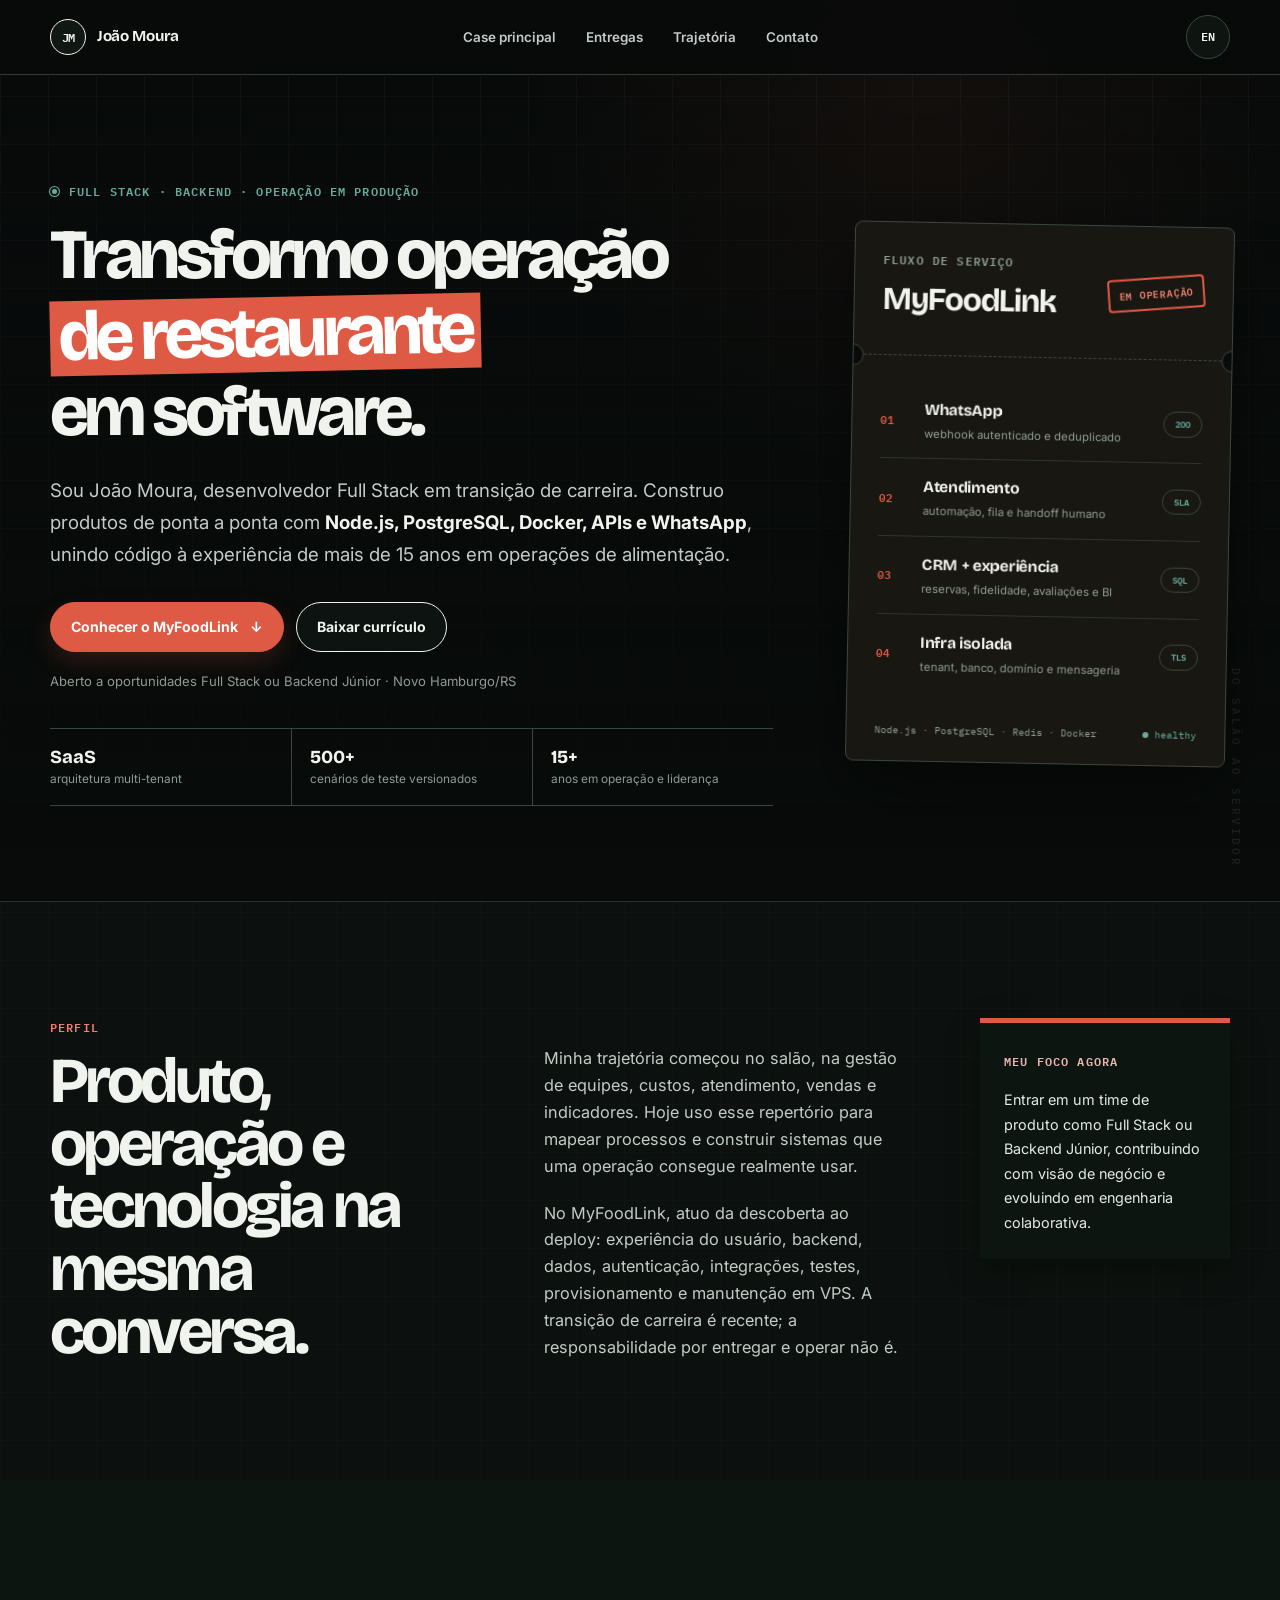
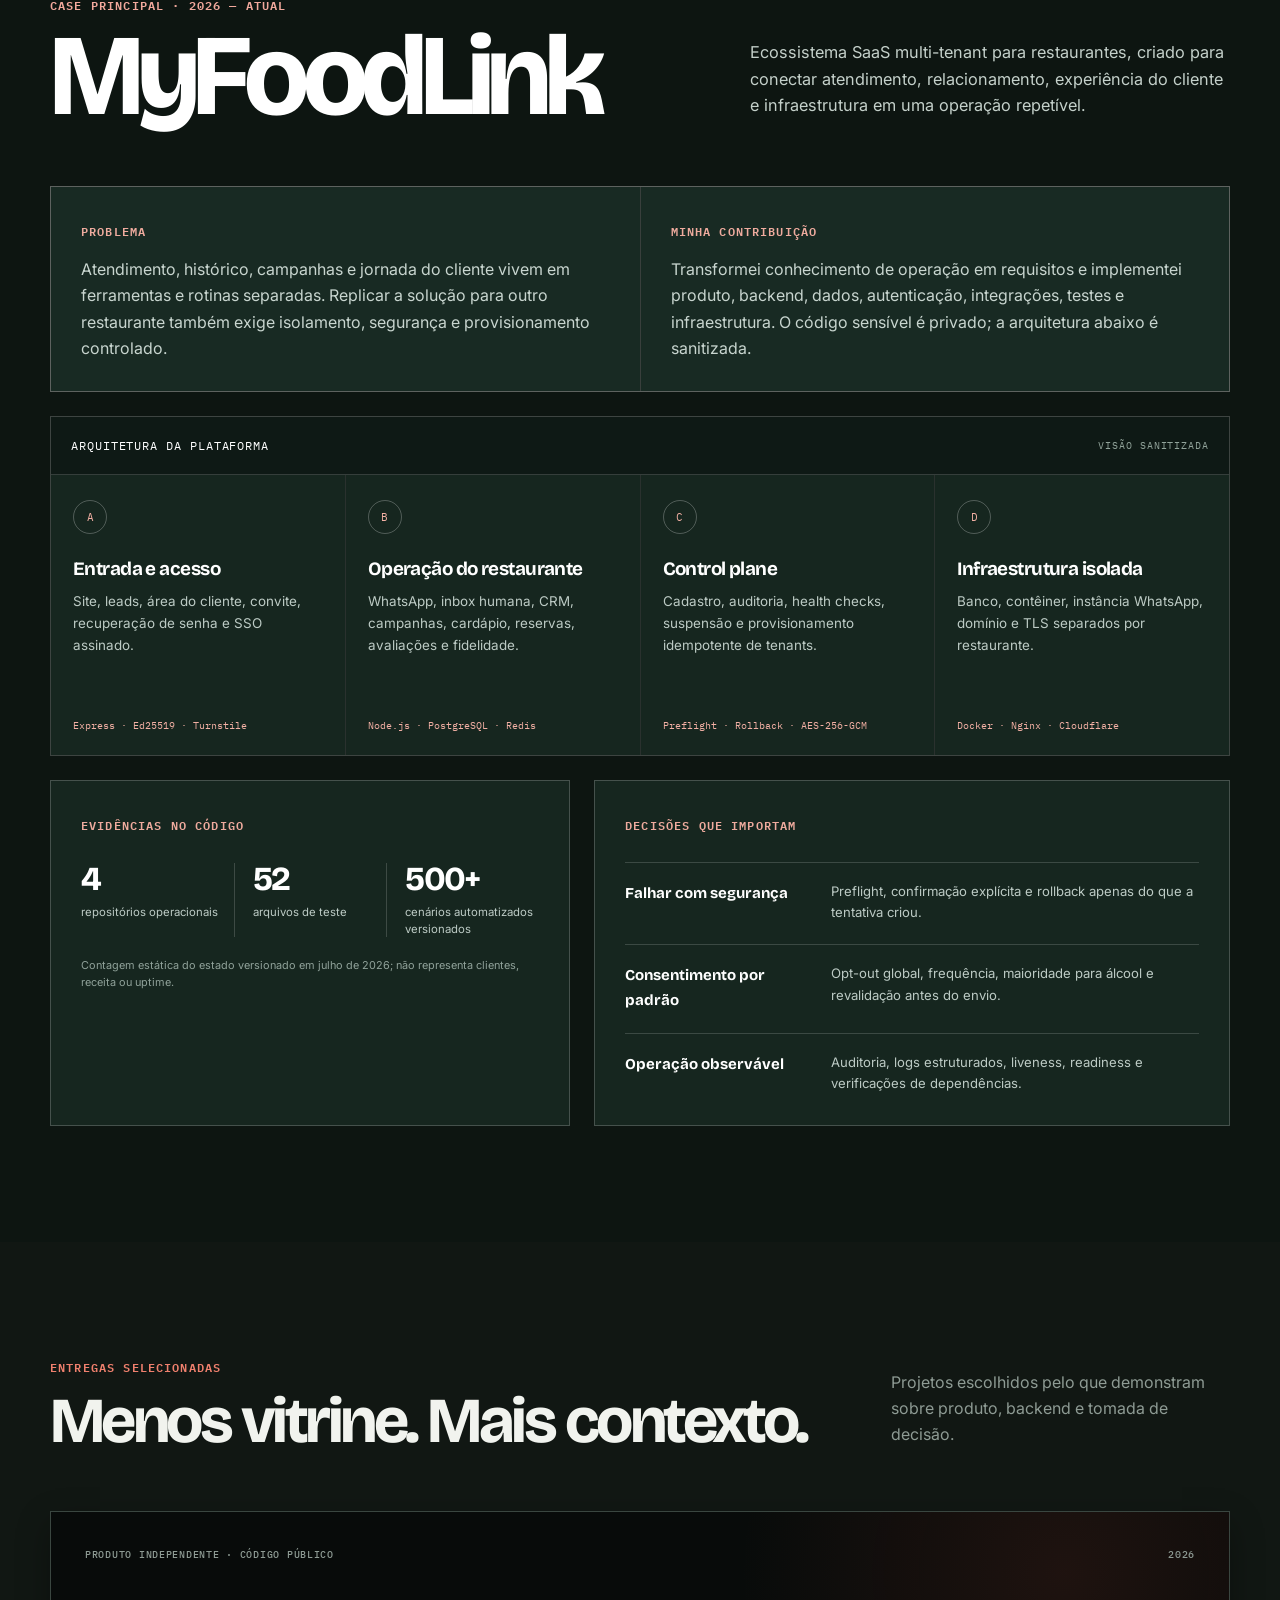
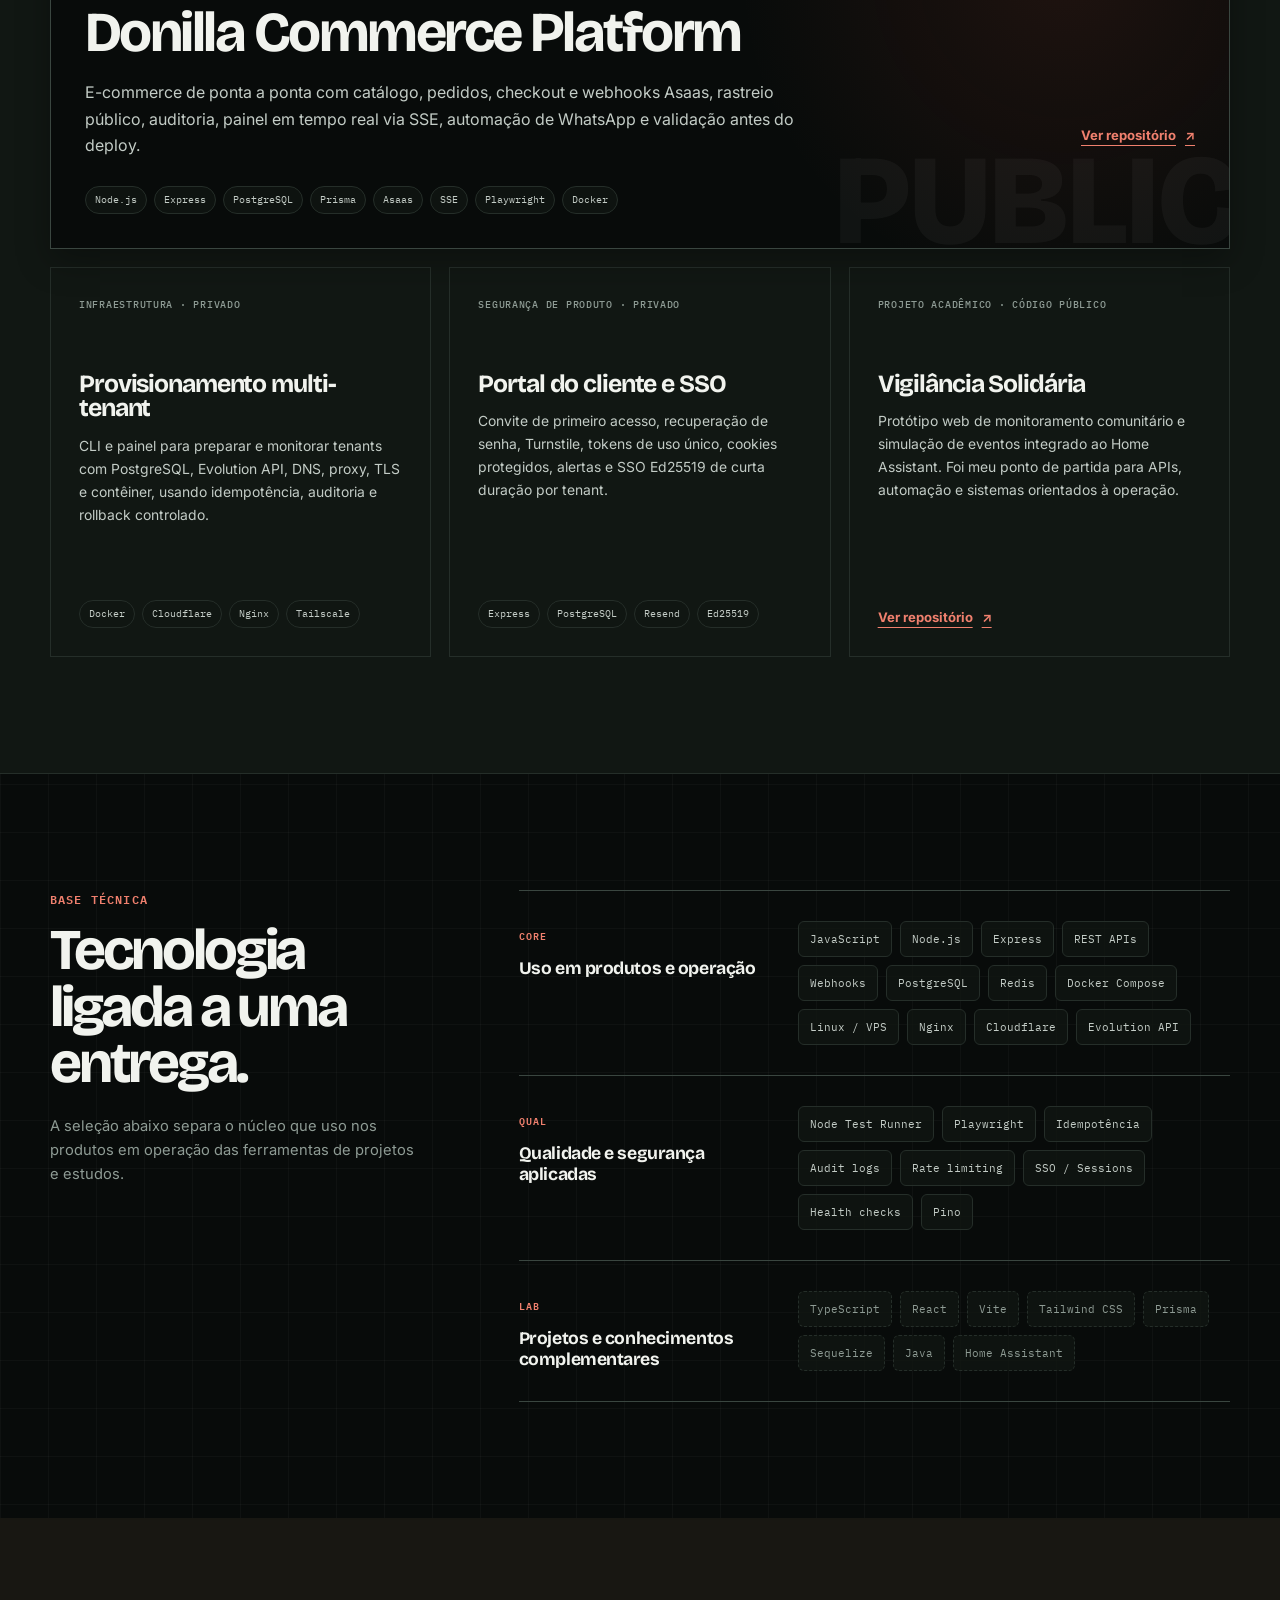
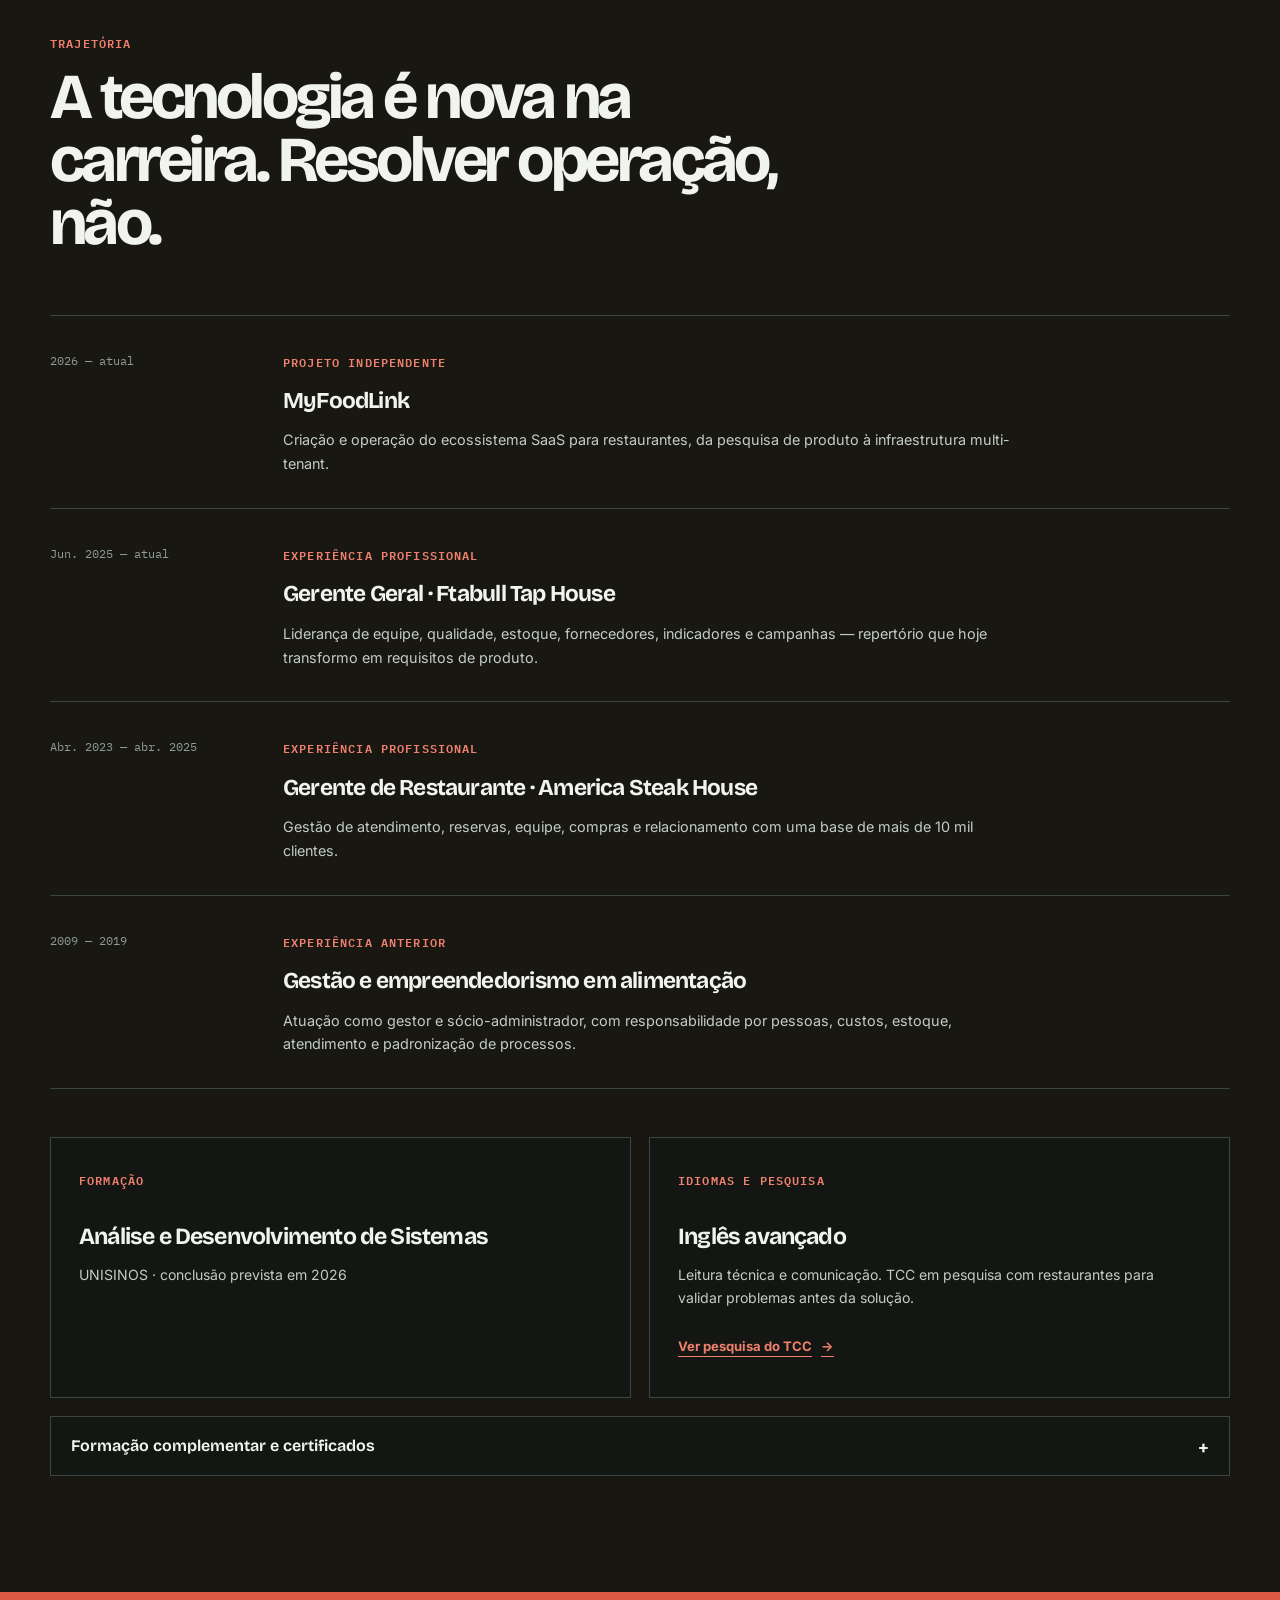
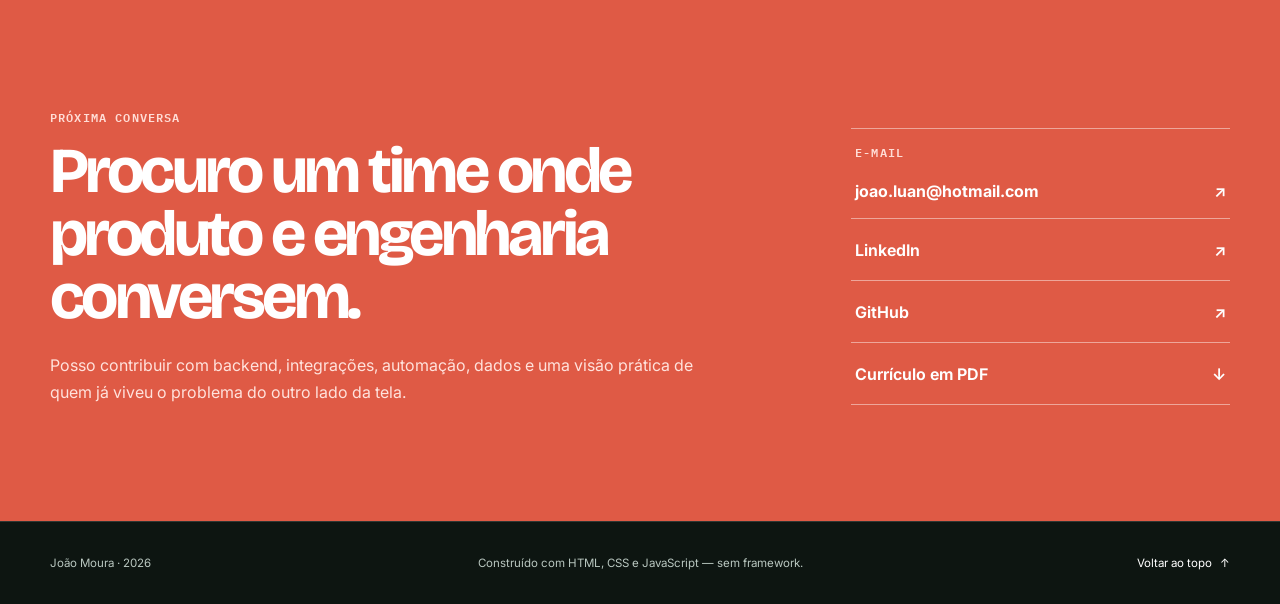
==== commit 23698d33: "feat: aplica tema dark ao portfolio" ====
--- a/index.html
+++ b/index.html
@@ -670,8 +670,8 @@
                 <span data-lang="en" lang="en">Professional experience</span>
               </span>
               <h3>
-                <span data-lang="pt">Gerente Geral · SS Reis Ltda.</span>
-                <span data-lang="en" lang="en">General Manager · SS Reis Ltd.</span>
+                <span data-lang="pt">Gerente Geral · Ftabull Tap House</span>
+                <span data-lang="en" lang="en">General Manager · Ftabull Tap House</span>
               </h3>
               <p>
                 <span data-lang="pt">Liderança de equipe, qualidade, estoque, fornecedores, indicadores e campanhas — repertório que hoje transformo em requisitos de produto.</span>
--- a/assets/styles.css
+++ b/assets/styles.css
@@ -1,21 +1,21 @@
 :root {
-  --canvas: #edf1ee;
-  --canvas-deep: #e4eae6;
-  --paper: #fbfcfa;
-  --paper-warm: #f5f2ea;
-  --ink: #17251f;
-  --ink-2: #31433b;
-  --muted: #5c6c65;
-  --line: #c9d4ce;
-  --line-strong: #aebdb5;
-  --tomato: #d64f3a;
-  --tomato-dark: #ad3829;
-  --brass: #bf8d25;
-  --sage: #3f7467;
-  --night: #12201b;
+  --canvas: #080b0a;
+  --canvas-deep: #0d1210;
+  --paper: #111713;
+  --paper-warm: #181712;
+  --ink: #f1f3ee;
+  --ink-2: #c3ccc6;
+  --muted: #8e9b94;
+  --line: #252e29;
+  --line-strong: #3a4640;
+  --tomato: #df5a45;
+  --tomato-dark: #f0806e;
+  --brass: #d2a748;
+  --sage: #69aa9a;
+  --night: #0d1511;
   --white: #ffffff;
-  --shadow: 0 28px 70px rgba(23, 37, 31, 0.12);
-  --shadow-small: 0 12px 32px rgba(23, 37, 31, 0.08);
+  --shadow: 0 28px 70px rgba(0, 0, 0, 0.46);
+  --shadow-small: 0 12px 32px rgba(0, 0, 0, 0.3);
   --radius: 24px;
   --radius-small: 14px;
   --display: "Bricolage Grotesque", "Arial Narrow", sans-serif;
@@ -39,8 +39,8 @@
   margin: 0;
   min-width: 320px;
   background:
-    linear-gradient(rgba(23, 37, 31, 0.035) 1px, transparent 1px),
-    linear-gradient(90deg, rgba(23, 37, 31, 0.035) 1px, transparent 1px),
+    linear-gradient(rgba(255, 255, 255, 0.026) 1px, transparent 1px),
+    linear-gradient(90deg, rgba(255, 255, 255, 0.026) 1px, transparent 1px),
     var(--canvas);
   background-size: 48px 48px;
   color: var(--ink);
@@ -58,7 +58,9 @@
   inset: 0;
   z-index: -1;
   pointer-events: none;
-  background: linear-gradient(180deg, rgba(237, 241, 238, 0) 0%, rgba(237, 241, 238, 0.74) 66%, var(--canvas) 100%);
+  background:
+    radial-gradient(circle at 72% 10%, rgba(223, 90, 69, 0.055), transparent 32%),
+    linear-gradient(180deg, rgba(8, 11, 10, 0) 0%, rgba(8, 11, 10, 0.72) 66%, var(--canvas) 100%);
 }
 
 button,
@@ -131,8 +133,8 @@
   position: sticky;
   top: 0;
   z-index: 100;
-  border-bottom: 1px solid rgba(174, 189, 181, 0.78);
-  background: rgba(237, 241, 238, 0.9);
+  border-bottom: 1px solid rgba(58, 70, 64, 0.78);
+  background: rgba(8, 11, 10, 0.88);
   backdrop-filter: blur(18px) saturate(1.15);
 }
 
@@ -224,7 +226,7 @@
   min-height: 44px;
   border: 1px solid var(--line-strong);
   border-radius: 999px;
-  background: rgba(251, 252, 250, 0.74);
+  background: rgba(17, 23, 19, 0.82);
   color: var(--ink);
   cursor: pointer;
 }
@@ -291,7 +293,7 @@
   bottom: 124px;
   z-index: -1;
   transform: rotate(90deg);
-  color: rgba(23, 37, 31, 0.085);
+  color: rgba(241, 243, 238, 0.085);
   font-family: var(--mono);
   font-size: 0.68rem;
   font-weight: 600;
@@ -414,17 +416,18 @@
 }
 
 .button-primary {
-  background: var(--night);
+  border-color: var(--tomato);
+  background: var(--tomato);
   color: var(--white);
-  box-shadow: 0 10px 24px rgba(18, 32, 27, 0.16);
+  box-shadow: 0 10px 24px rgba(223, 90, 69, 0.18);
 }
 
 .button-primary:hover {
-  box-shadow: 0 14px 30px rgba(18, 32, 27, 0.23);
+  box-shadow: 0 14px 30px rgba(223, 90, 69, 0.28);
 }
 
 .button-secondary {
-  background: rgba(251, 252, 250, 0.72);
+  background: rgba(17, 23, 19, 0.76);
   color: var(--ink);
 }
 
@@ -557,7 +560,7 @@
 }
 
 .service-flow li + li {
-  border-top: 1px solid rgba(174, 189, 181, 0.62);
+  border-top: 1px solid rgba(58, 70, 64, 0.62);
 }
 
 .flow-index {
@@ -656,7 +659,7 @@
 
 .profile {
   border-top: 1px solid var(--line);
-  background: rgba(251, 252, 250, 0.58);
+  background: rgba(17, 23, 19, 0.58);
 }
 
 .profile-layout {
@@ -937,7 +940,7 @@
   position: absolute;
   right: -10px;
   bottom: -17px;
-  color: rgba(23, 37, 31, 0.06);
+  color: rgba(241, 243, 238, 0.045);
   font-family: var(--display);
   font-size: clamp(4.5rem, 10vw, 8.5rem);
   font-weight: 800;
@@ -1031,7 +1034,7 @@
   padding: 5px 9px;
   border: 1px solid var(--line);
   border-radius: 999px;
-  background: rgba(251, 252, 250, 0.72);
+  background: rgba(17, 23, 19, 0.78);
   color: var(--ink-2);
   font-family: var(--mono);
   font-size: 0.61rem;
@@ -1050,7 +1053,7 @@
   flex-direction: column;
   padding: 28px;
   border: 1px solid var(--line);
-  background: var(--white);
+  background: var(--paper);
   transition: transform 180ms ease, border-color 180ms ease, box-shadow 180ms ease;
 }
 
@@ -1146,7 +1149,7 @@
   padding: 7px 11px;
   border: 1px solid var(--line);
   border-radius: 6px;
-  background: rgba(251, 252, 250, 0.72);
+  background: rgba(17, 23, 19, 0.78);
   color: var(--ink-2);
   font-family: var(--mono);
   font-size: 0.7rem;
@@ -1209,7 +1212,7 @@
 .education-card {
   padding: 28px;
   border: 1px solid var(--line-strong);
-  background: rgba(255, 255, 255, 0.46);
+  background: rgba(17, 23, 19, 0.68);
 }
 
 .education-card .micro-label {
@@ -1236,7 +1239,7 @@
 .certificates {
   margin-top: 18px;
   border: 1px solid var(--line-strong);
-  background: rgba(255, 255, 255, 0.34);
+  background: rgba(17, 23, 19, 0.58);
 }
 
 .certificates summary {
@@ -1450,7 +1453,7 @@
     padding: 12px 20px 20px;
     border-bottom: 1px solid var(--line-strong);
     background: var(--canvas);
-    box-shadow: 0 18px 28px rgba(23, 37, 31, 0.1);
+    box-shadow: 0 18px 28px rgba(0, 0, 0, 0.36);
   }
 
   .nav-panel.is-open {
@@ -1563,6 +1566,7 @@
 
   .hero h1 em {
     max-width: 100%;
+    font-size: 0.88em;
   }
 
   .hero-lead {
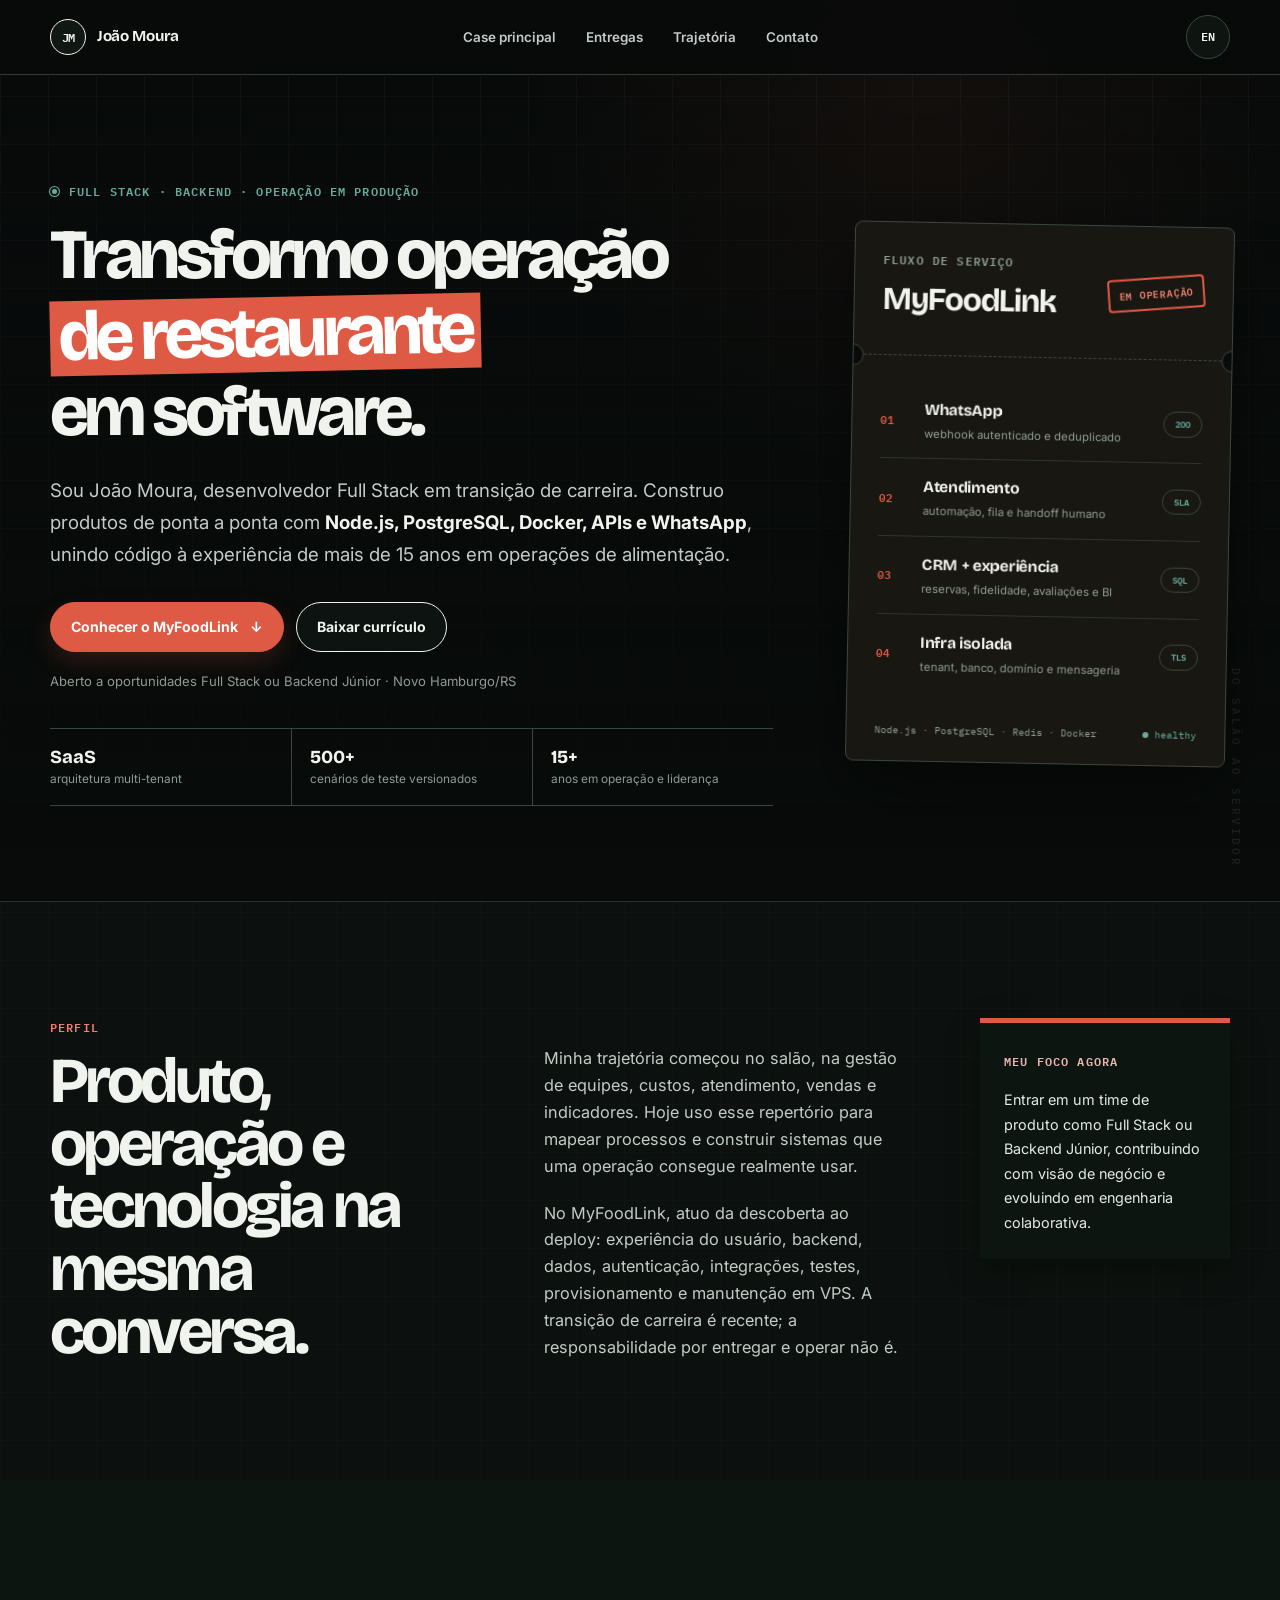
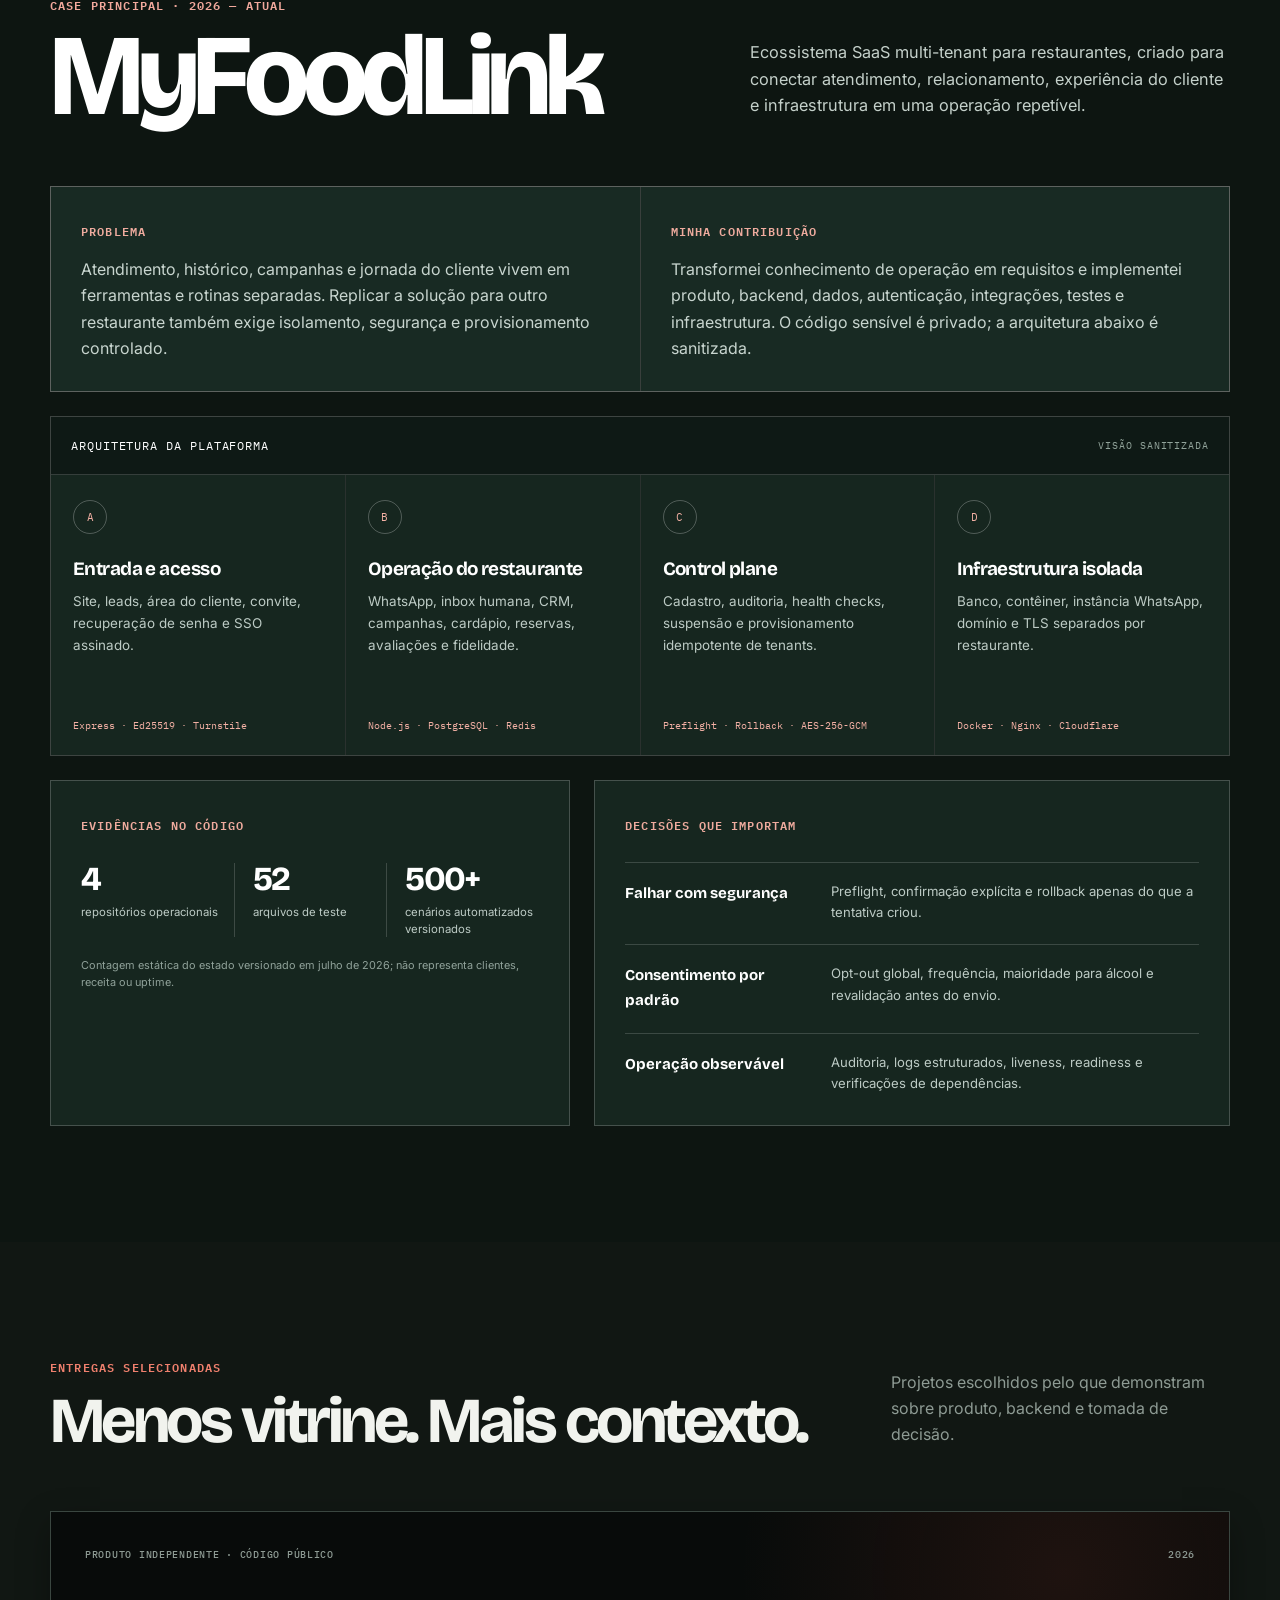
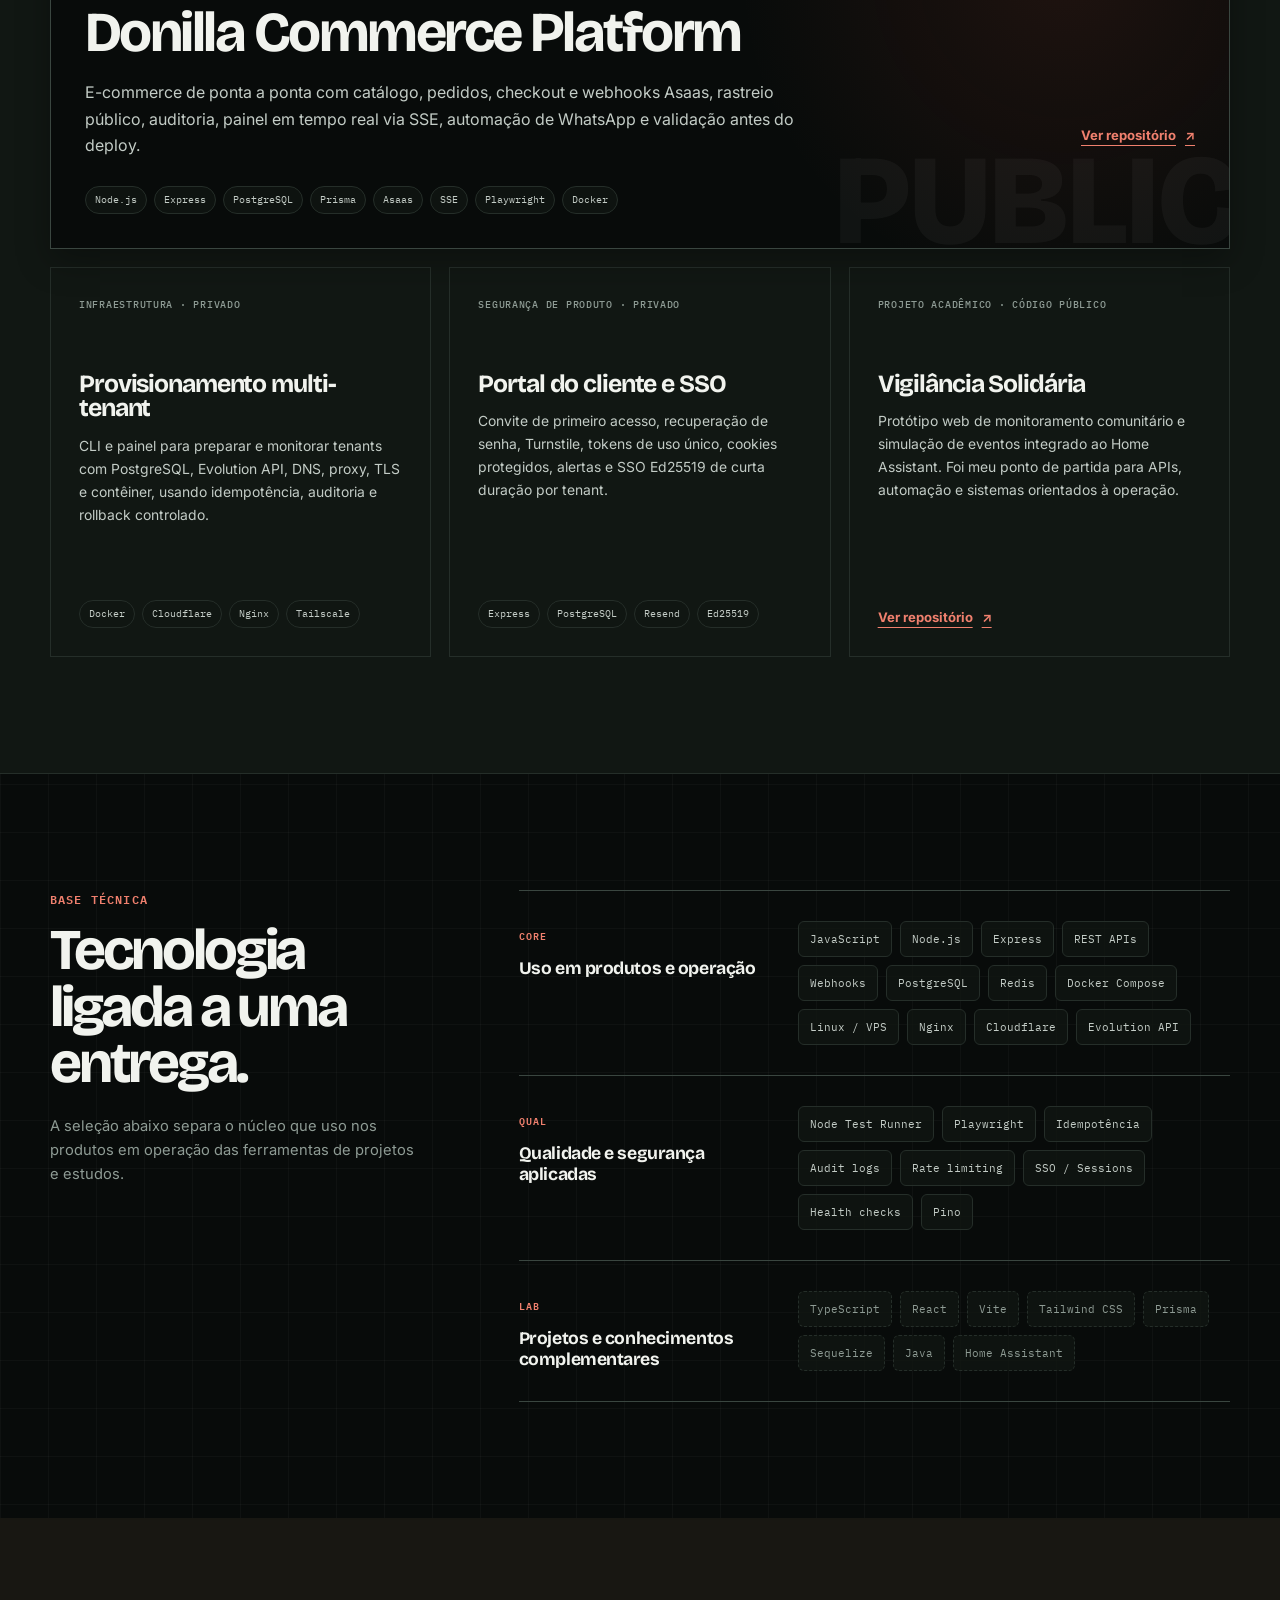
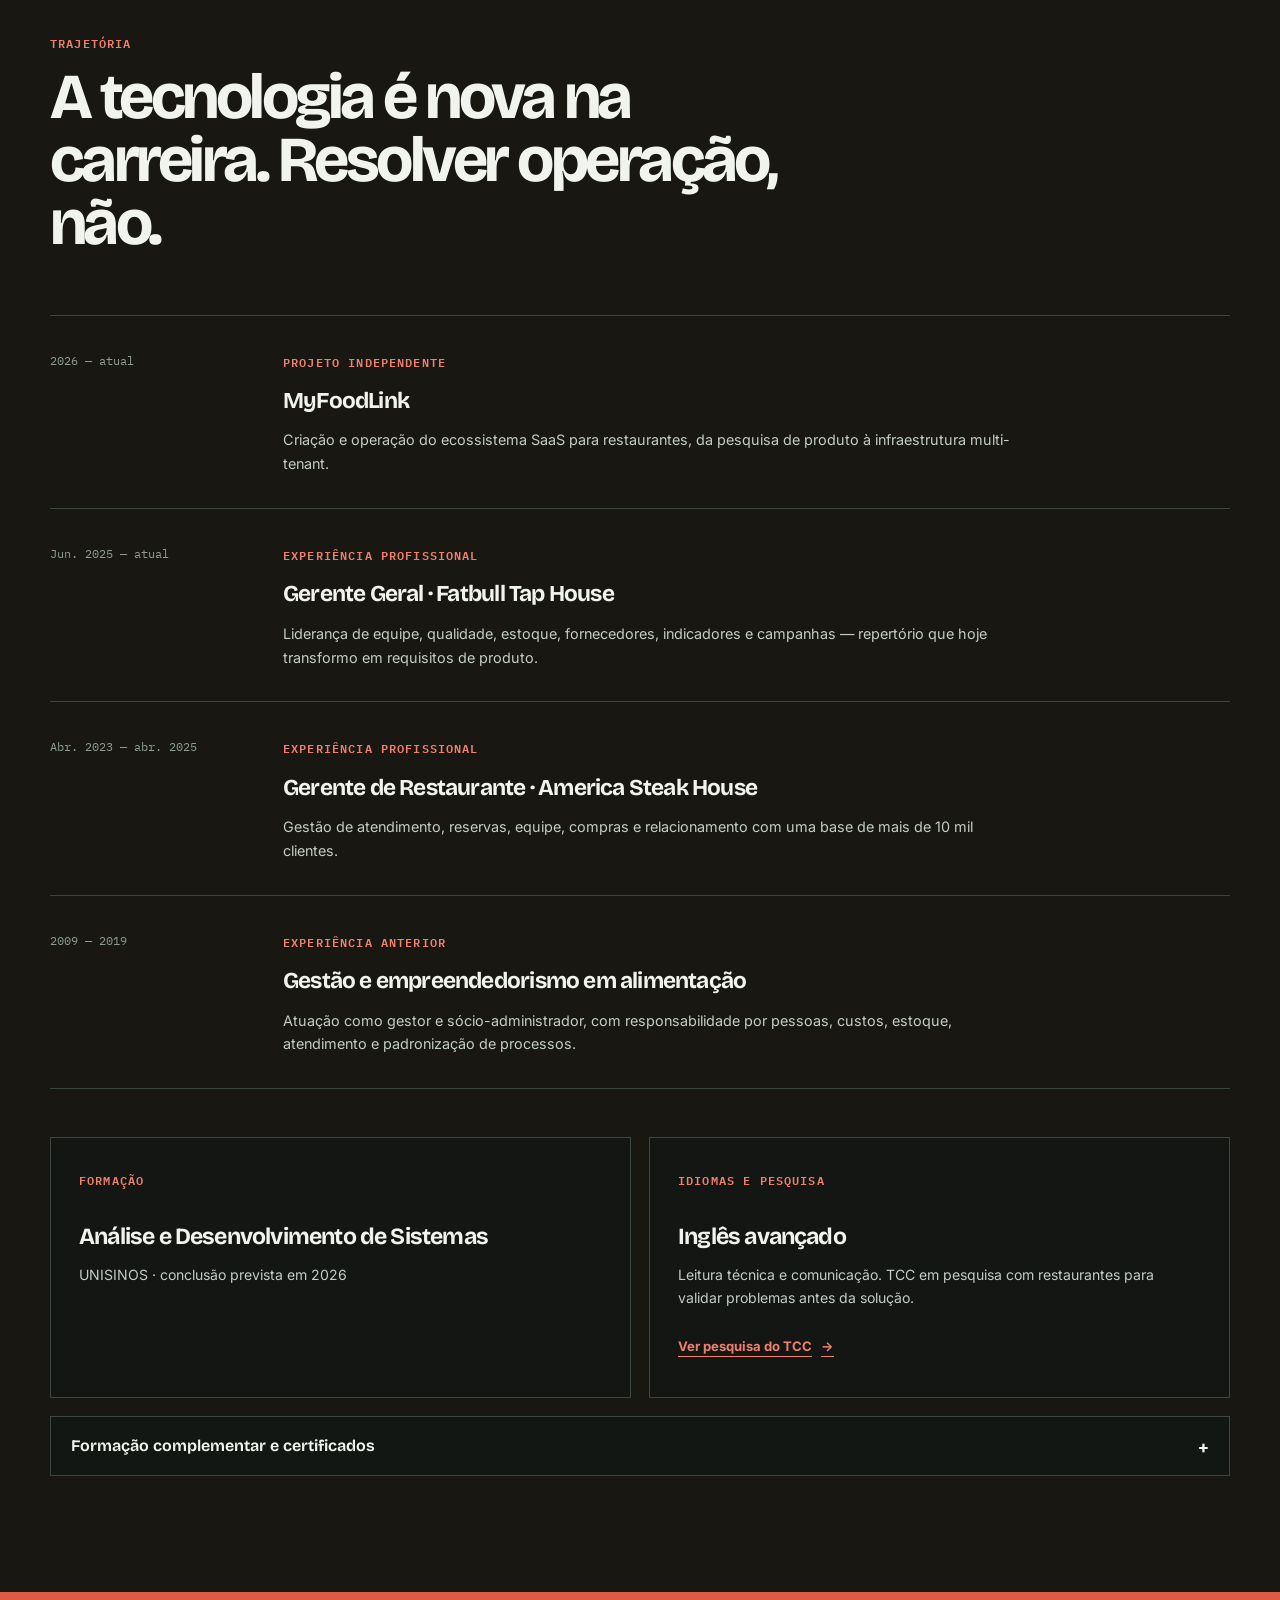
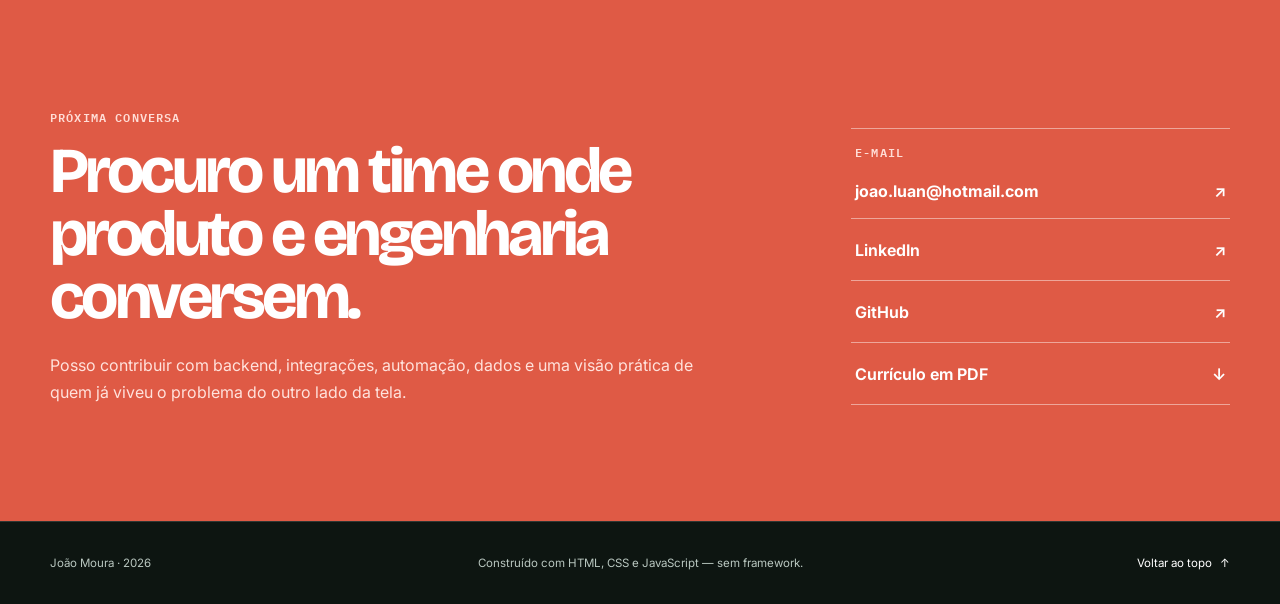
==== commit 6450e735: "Correct spelling of 'Fatbull Tap House' in index.html" ====
--- a/index.html
+++ b/index.html
@@ -670,7 +670,7 @@
                 <span data-lang="en" lang="en">Professional experience</span>
               </span>
               <h3>
-                <span data-lang="pt">Gerente Geral · Ftabull Tap House</span>
+                <span data-lang="pt">Gerente Geral · Fatbull Tap House</span>
                 <span data-lang="en" lang="en">General Manager · Ftabull Tap House</span>
               </h3>
               <p>
